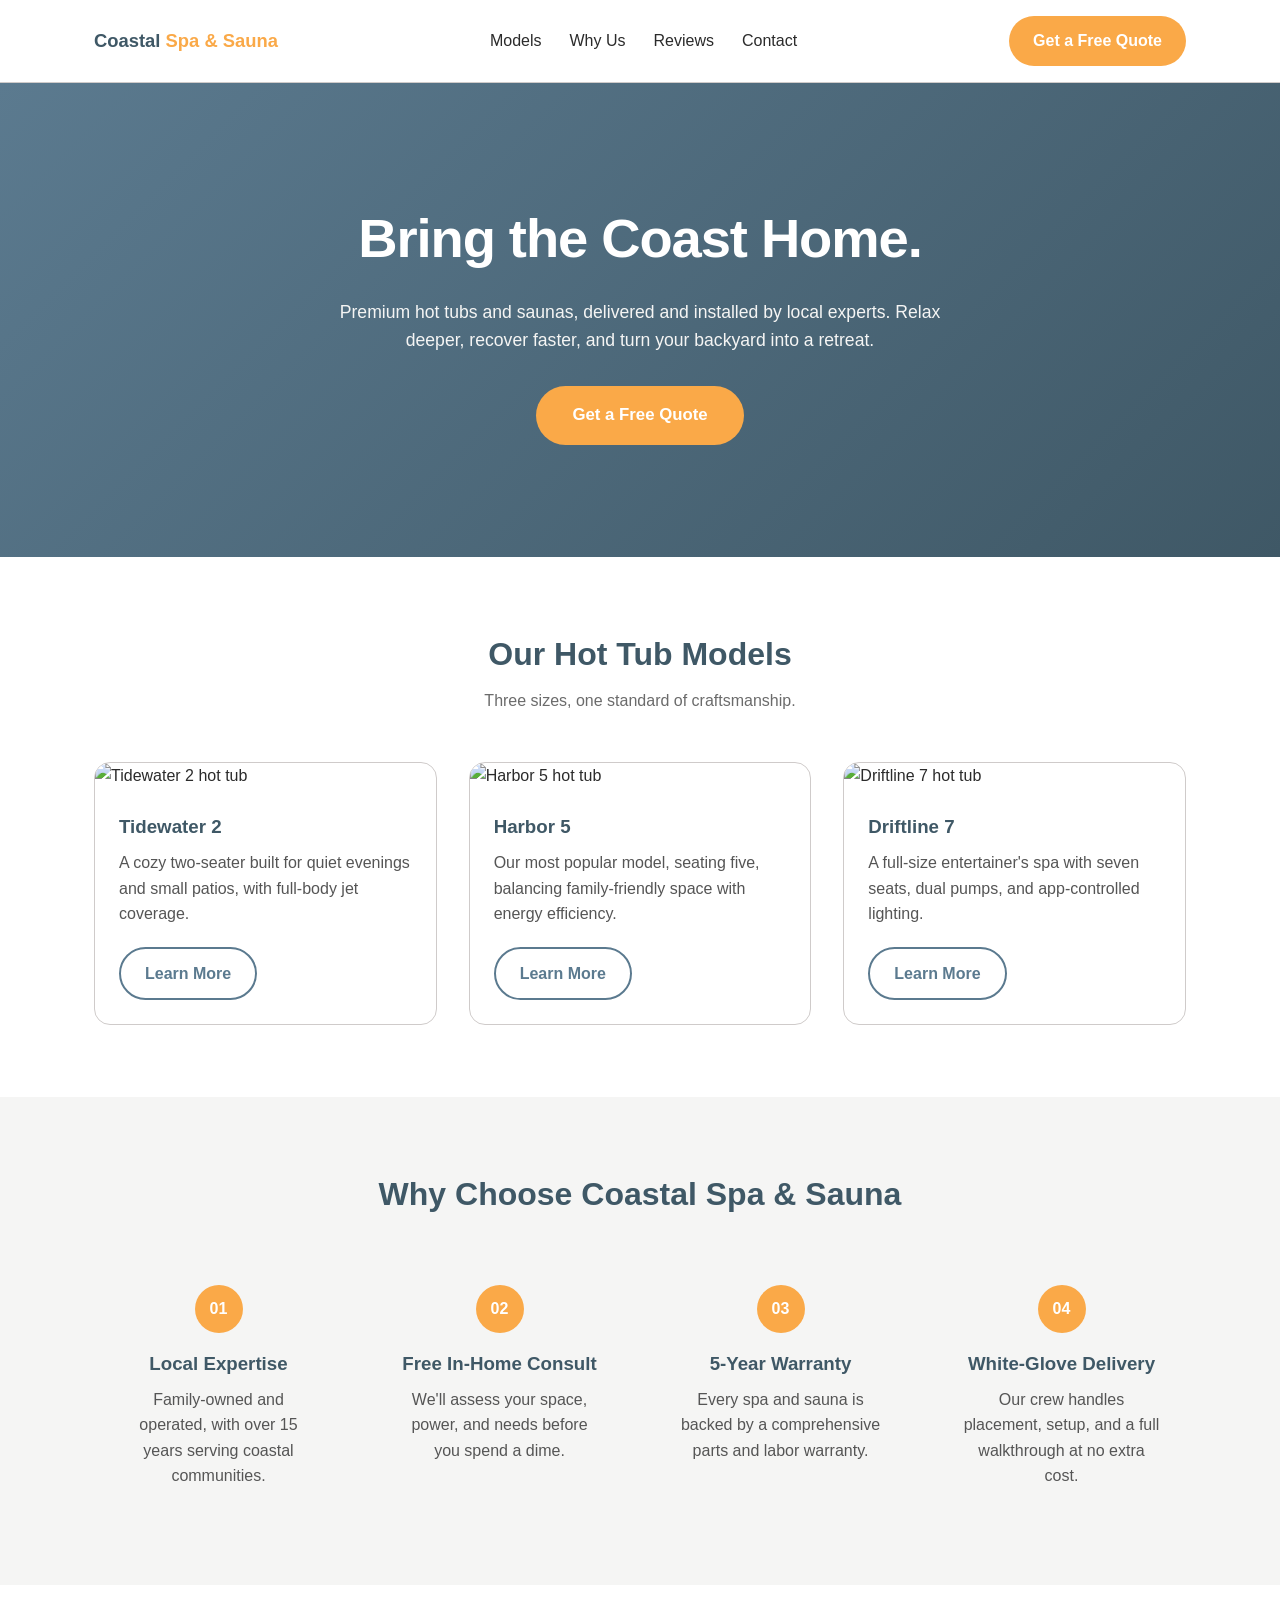
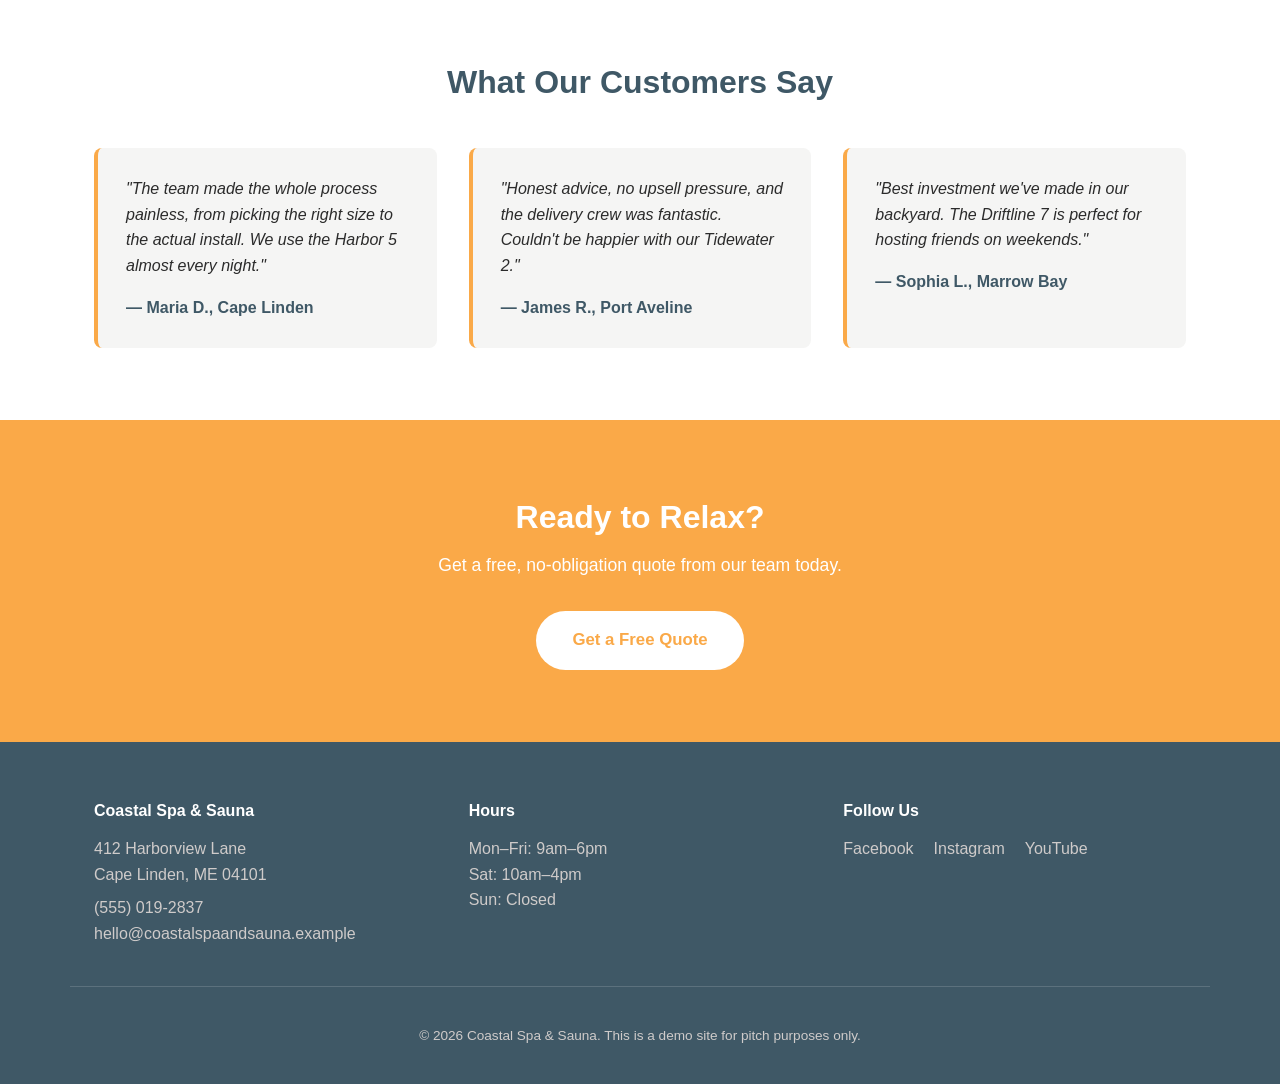
==== index.html @ b7e0aa8c "Add pricing landing page for ad campaign, link nav CTA to it New pricing.html is a conversion-focuse" ====
<!DOCTYPE html>
<html lang="en">
<head>
<meta charset="UTF-8">
<meta name="viewport" content="width=device-width, initial-scale=1.0">
<title>Coastal Spa & Sauna | Hot Tubs & Saunas</title>
<link rel="stylesheet" href="styles.css">
</head>
<body>

<header class="site-header">
  <div class="container header-inner">
    <a href="#" class="logo">Coastal <span>Spa &amp; Sauna</span></a>
    <nav class="nav">
      <a href="#models">Models</a>
      <a href="#why-us">Why Us</a>
      <a href="#testimonials">Reviews</a>
      <a href="#contact">Contact</a>
    </nav>
    <a href="pricing.html" class="btn btn-primary nav-cta">Get a Free Quote</a>
  </div>
</header>

<section class="hero">
  <div class="container hero-inner">
    <h1>Bring the Coast Home.</h1>
    <p class="subheadline">Premium hot tubs and saunas, delivered and installed by local experts. Relax deeper, recover faster, and turn your backyard into a retreat.</p>
    <a href="#quote" class="btn btn-primary btn-lg">Get a Free Quote</a>
  </div>
</section>

<section class="section" id="models">
  <div class="container">
    <h2 class="section-title">Our Hot Tub Models</h2>
    <p class="section-subtitle">Three sizes, one standard of craftsmanship.</p>
    <div class="product-grid">

      <article class="product-card">
        <img src="https://placehold.co/480x320/5B7A8F/FFFFFF?text=Tidewater+2" alt="Tidewater 2 hot tub">
        <div class="product-body">
          <h3>Tidewater 2</h3>
          <p>A cozy two-seater built for quiet evenings and small patios, with full-body jet coverage.</p>
          <a href="#quote" class="btn btn-outline">Learn More</a>
        </div>
      </article>

      <article class="product-card">
        <img src="https://placehold.co/480x320/FAA948/FFFFFF?text=Harbor+5" alt="Harbor 5 hot tub">
        <div class="product-body">
          <h3>Harbor 5</h3>
          <p>Our most popular model, seating five, balancing family-friendly space with energy efficiency.</p>
          <a href="#quote" class="btn btn-outline">Learn More</a>
        </div>
      </article>

      <article class="product-card">
        <img src="https://placehold.co/480x320/5B7A8F/FFFFFF?text=Driftline+7" alt="Driftline 7 hot tub">
        <div class="product-body">
          <h3>Driftline 7</h3>
          <p>A full-size entertainer's spa with seven seats, dual pumps, and app-controlled lighting.</p>
          <a href="#quote" class="btn btn-outline">Learn More</a>
        </div>
      </article>

    </div>
  </div>
</section>

<section class="section section-alt" id="why-us">
  <div class="container">
    <h2 class="section-title">Why Choose Coastal Spa &amp; Sauna</h2>
    <div class="values-grid">
      <div class="value-card">
        <div class="value-icon">01</div>
        <h3>Local Expertise</h3>
        <p>Family-owned and operated, with over 15 years serving coastal communities.</p>
      </div>
      <div class="value-card">
        <div class="value-icon">02</div>
        <h3>Free In-Home Consult</h3>
        <p>We'll assess your space, power, and needs before you spend a dime.</p>
      </div>
      <div class="value-card">
        <div class="value-icon">03</div>
        <h3>5-Year Warranty</h3>
        <p>Every spa and sauna is backed by a comprehensive parts and labor warranty.</p>
      </div>
      <div class="value-card">
        <div class="value-icon">04</div>
        <h3>White-Glove Delivery</h3>
        <p>Our crew handles placement, setup, and a full walkthrough at no extra cost.</p>
      </div>
    </div>
  </div>
</section>

<section class="section" id="testimonials">
  <div class="container">
    <h2 class="section-title">What Our Customers Say</h2>
    <div class="testimonial-grid">
      <blockquote class="testimonial-card">
        <p>"The team made the whole process painless, from picking the right size to the actual install. We use the Harbor 5 almost every night."</p>
        <footer>&mdash; Maria D., Cape Linden</footer>
      </blockquote>
      <blockquote class="testimonial-card">
        <p>"Honest advice, no upsell pressure, and the delivery crew was fantastic. Couldn't be happier with our Tidewater 2."</p>
        <footer>&mdash; James R., Port Aveline</footer>
      </blockquote>
      <blockquote class="testimonial-card">
        <p>"Best investment we've made in our backyard. The Driftline 7 is perfect for hosting friends on weekends."</p>
        <footer>&mdash; Sophia L., Marrow Bay</footer>
      </blockquote>
    </div>
  </div>
</section>

<section class="section section-cta" id="quote">
  <div class="container cta-inner">
    <h2>Ready to Relax?</h2>
    <p>Get a free, no-obligation quote from our team today.</p>
    <a href="#contact" class="btn btn-primary btn-lg">Get a Free Quote</a>
  </div>
</section>

<footer class="site-footer" id="contact">
  <div class="container footer-inner">
    <div class="footer-col">
      <h4>Coastal Spa &amp; Sauna</h4>
      <p>412 Harborview Lane<br>Cape Linden, ME 04101</p>
      <p>(555) 019-2837<br>hello@coastalspaandsauna.example</p>
    </div>
    <div class="footer-col">
      <h4>Hours</h4>
      <p>Mon&ndash;Fri: 9am&ndash;6pm<br>Sat: 10am&ndash;4pm<br>Sun: Closed</p>
    </div>
    <div class="footer-col">
      <h4>Follow Us</h4>
      <div class="social-links">
        <a href="#" aria-label="Facebook">Facebook</a>
        <a href="#" aria-label="Instagram">Instagram</a>
        <a href="#" aria-label="YouTube">YouTube</a>
      </div>
    </div>
  </div>
  <div class="container footer-bottom">
    <p>&copy; 2026 Coastal Spa &amp; Sauna. This is a demo site for pitch purposes only.</p>
  </div>
</footer>

<script src="script.js"></script>
</body>
</html>
---- styles.css ----
:root {
  --color-amber: #FAA948;
  --color-slate: #5B7A8F;
  --color-slate-dark: #3f5866;
  --color-stone: #CFCBCA;
  --color-cream: #F5F5F4;
  --color-ink: #2b2b2b;

  --font-base: -apple-system, BlinkMacSystemFont, "Segoe UI", Helvetica, Arial, sans-serif;
  --max-width: 1140px;
}

* {
  box-sizing: border-box;
}

html {
  scroll-behavior: smooth;
}

body {
  margin: 0;
  font-family: var(--font-base);
  color: var(--color-ink);
  background: #fff;
  line-height: 1.6;
}

img {
  max-width: 100%;
  display: block;
}

a {
  text-decoration: none;
  color: inherit;
}

.container {
  max-width: var(--max-width);
  margin: 0 auto;
  padding: 0 1.5rem;
}

/* Buttons */
.btn {
  display: inline-block;
  padding: 0.75rem 1.5rem;
  border-radius: 999px;
  font-weight: 600;
  transition: transform 0.15s ease, box-shadow 0.15s ease, background 0.15s ease;
}

.btn-primary {
  background: var(--color-amber);
  color: #fff;
}

.btn-primary:hover {
  background: #e9963a;
  transform: translateY(-1px);
}

.btn-outline {
  border: 2px solid var(--color-slate);
  color: var(--color-slate);
}

.btn-outline:hover {
  background: var(--color-slate);
  color: #fff;
}

.btn-lg {
  padding: 1rem 2.25rem;
  font-size: 1.05rem;
}

/* Header */
.site-header {
  position: sticky;
  top: 0;
  background: rgba(255, 255, 255, 0.95);
  backdrop-filter: blur(6px);
  border-bottom: 1px solid var(--color-stone);
  z-index: 100;
}

.header-inner {
  display: flex;
  align-items: center;
  justify-content: space-between;
  padding-top: 1rem;
  padding-bottom: 1rem;
  gap: 1rem;
}

.logo {
  font-weight: 700;
  font-size: 1.15rem;
  color: var(--color-slate-dark);
  white-space: nowrap;
}

.logo span {
  color: var(--color-amber);
}

.nav {
  display: none;
  gap: 1.75rem;
  font-weight: 500;
}

.nav a:hover {
  color: var(--color-amber);
}

.nav-cta {
  display: none;
}

@media (min-width: 768px) {
  .nav {
    display: flex;
  }
  .nav-cta {
    display: inline-block;
  }
}

/* Hero */
.hero {
  background: linear-gradient(135deg, var(--color-slate) 0%, var(--color-slate-dark) 100%);
  color: #fff;
  padding: 5rem 0;
  text-align: center;
}

.hero h1 {
  font-size: 2.4rem;
  margin: 0 0 1rem;
  font-weight: 800;
  letter-spacing: -0.02em;
}

.hero .subheadline {
  max-width: 640px;
  margin: 0 auto 2rem;
  font-size: 1.1rem;
  color: var(--color-cream);
}

@media (min-width: 768px) {
  .hero {
    padding: 7rem 0;
  }
  .hero h1 {
    font-size: 3.4rem;
  }
}

/* Sections */
.section {
  padding: 4.5rem 0;
}

.section-alt {
  background: var(--color-cream);
}

.section-title {
  text-align: center;
  font-size: 2rem;
  margin: 0 0 0.5rem;
  color: var(--color-slate-dark);
}

.section-subtitle {
  text-align: center;
  color: #6b6b6b;
  margin: 0 0 3rem;
}

/* Product grid */
.product-grid {
  display: grid;
  grid-template-columns: 1fr;
  gap: 2rem;
  margin-top: 2.5rem;
}

@media (min-width: 768px) {
  .product-grid {
    grid-template-columns: repeat(3, 1fr);
  }
}

.product-card {
  border: 1px solid var(--color-stone);
  border-radius: 16px;
  overflow: hidden;
  background: #fff;
  transition: box-shadow 0.2s ease, transform 0.2s ease;
}

.product-card:hover {
  box-shadow: 0 12px 28px rgba(0, 0, 0, 0.08);
  transform: translateY(-4px);
}

.product-card img {
  width: 100%;
  height: auto;
}

.product-body {
  padding: 1.5rem;
}

.product-body h3 {
  margin: 0 0 0.5rem;
  color: var(--color-slate-dark);
}

.product-body p {
  color: #555;
  margin: 0 0 1.25rem;
}

/* Values grid */
.values-grid {
  display: grid;
  grid-template-columns: 1fr;
  gap: 2rem;
  margin-top: 2.5rem;
}

@media (min-width: 640px) {
  .values-grid {
    grid-template-columns: repeat(2, 1fr);
  }
}

@media (min-width: 1024px) {
  .values-grid {
    grid-template-columns: repeat(4, 1fr);
  }
}

.value-card {
  text-align: center;
  padding: 1.5rem;
}

.value-icon {
  width: 48px;
  height: 48px;
  margin: 0 auto 1rem;
  display: flex;
  align-items: center;
  justify-content: center;
  border-radius: 50%;
  background: var(--color-amber);
  color: #fff;
  font-weight: 700;
}

.value-card h3 {
  margin: 0 0 0.5rem;
  color: var(--color-slate-dark);
}

.value-card p {
  color: #555;
  margin: 0;
}

/* Testimonials */
.testimonial-grid {
  display: grid;
  grid-template-columns: 1fr;
  gap: 2rem;
  margin-top: 2.5rem;
}

@media (min-width: 768px) {
  .testimonial-grid {
    grid-template-columns: repeat(3, 1fr);
  }
}

.testimonial-card {
  background: var(--color-cream);
  border-left: 4px solid var(--color-amber);
  border-radius: 8px;
  padding: 1.75rem;
  margin: 0;
}

.testimonial-card p {
  margin: 0 0 1rem;
  font-style: italic;
  color: var(--color-ink);
}

.testimonial-card footer {
  font-weight: 600;
  color: var(--color-slate-dark);
}

/* CTA band */
.section-cta {
  background: var(--color-amber);
  color: #fff;
  text-align: center;
}

.section-cta h2 {
  margin: 0 0 0.5rem;
  font-size: 2rem;
}

.section-cta p {
  margin: 0 0 2rem;
  font-size: 1.1rem;
}

.section-cta .btn-primary {
  background: #fff;
  color: var(--color-amber);
}

.section-cta .btn-primary:hover {
  background: var(--color-cream);
}

/* Footer */
.site-footer {
  background: var(--color-slate-dark);
  color: var(--color-cream);
  padding: 3.5rem 0 1.5rem;
}

.footer-inner {
  display: grid;
  grid-template-columns: 1fr;
  gap: 2rem;
  margin-bottom: 2rem;
}

@media (min-width: 640px) {
  .footer-inner {
    grid-template-columns: repeat(3, 1fr);
  }
}

.footer-col h4 {
  color: #fff;
  margin: 0 0 0.75rem;
}

.footer-col p {
  margin: 0 0 0.5rem;
  color: var(--color-stone);
}

.social-links {
  display: flex;
  gap: 1.25rem;
}

.social-links a {
  color: var(--color-stone);
  font-weight: 500;
}

.social-links a:hover {
  color: var(--color-amber);
}

.footer-bottom {
  border-top: 1px solid rgba(255, 255, 255, 0.15);
  padding-top: 1.5rem;
  text-align: center;
  font-size: 0.85rem;
  color: var(--color-stone);
}

/* Landing page (pricing) header */
.landing-header .header-inner {
  justify-content: space-between;
}

.landing-phone {
  font-weight: 600;
  color: var(--color-slate-dark);
}

.landing-phone:hover {
  color: var(--color-amber);
}

/* Pricing hero */
.pricing-hero {
  padding: 3.5rem 0;
}

.eyebrow {
  text-transform: uppercase;
  letter-spacing: 0.08em;
  font-size: 0.85rem;
  font-weight: 700;
  color: var(--color-amber);
  margin: 0 0 1rem;
}

.pricing-hero h1 {
  font-size: 2rem;
}

@media (min-width: 768px) {
  .pricing-hero h1 {
    font-size: 2.75rem;
  }
}

/* Pricing form section */
.pricing-form-section {
  padding-top: 3rem;
}

.pricing-layout {
  display: grid;
  grid-template-columns: 1fr;
  gap: 2.5rem;
}

@media (min-width: 900px) {
  .pricing-layout {
    grid-template-columns: 1.2fr 1fr;
    align-items: start;
  }
}

.quote-form {
  background: var(--color-cream);
  border: 1px solid var(--color-stone);
  border-radius: 16px;
  padding: 2rem;
}

.quote-form h2 {
  margin: 0 0 0.5rem;
  color: var(--color-slate-dark);
}

.form-subtitle {
  margin: 0 0 1.5rem;
  color: #555;
}

.quote-form label {
  display: block;
  font-weight: 600;
  margin: 1rem 0 0.4rem;
  color: var(--color-slate-dark);
}

.quote-form input,
.quote-form select {
  width: 100%;
  padding: 0.7rem 0.9rem;
  border: 1px solid var(--color-stone);
  border-radius: 8px;
  font-size: 1rem;
  font-family: inherit;
  background: #fff;
  color: var(--color-ink);
}

.quote-form input:focus,
.quote-form select:focus {
  outline: 2px solid var(--color-slate);
  outline-offset: 1px;
}

.form-submit {
  width: 100%;
  margin-top: 1.5rem;
  border: none;
  cursor: pointer;
}

.form-disclaimer {
  margin: 1rem 0 0;
  font-size: 0.8rem;
  color: #777;
}

/* Pricing tiers */
.pricing-tiers h2 {
  margin: 0 0 1.25rem;
  color: var(--color-slate-dark);
}

.price-card {
  position: relative;
  border: 1px solid var(--color-stone);
  border-radius: 12px;
  padding: 1.25rem 1.5rem;
  margin-bottom: 1.25rem;
}

.price-card-featured {
  border-color: var(--color-amber);
  border-width: 2px;
}

.price-card-badge {
  position: absolute;
  top: -0.7rem;
  right: 1.25rem;
  background: var(--color-amber);
  color: #fff;
  font-size: 0.75rem;
  font-weight: 700;
  padding: 0.25rem 0.75rem;
  border-radius: 999px;
}

.price-card-head {
  display: flex;
  align-items: baseline;
  justify-content: space-between;
  gap: 1rem;
  margin-bottom: 0.4rem;
}

.price-card-head h3 {
  margin: 0;
  color: var(--color-slate-dark);
}

.price-card .price {
  font-weight: 700;
  color: var(--color-amber);
  white-space: nowrap;
}

.price-card p {
  margin: 0;
  color: #555;
  font-size: 0.92rem;
}

.price-note {
  font-size: 0.85rem;
  color: #777;
  margin-top: 1rem;
}

/* Trust strip */
.trust-strip {
  padding: 3rem 0;
}

.trust-grid {
  display: grid;
  grid-template-columns: 1fr;
  gap: 1.5rem;
  text-align: center;
}

@media (min-width: 640px) {
  .trust-grid {
    grid-template-columns: repeat(2, 1fr);
  }
}

@media (min-width: 1024px) {
  .trust-grid {
    grid-template-columns: repeat(4, 1fr);
  }
}

.trust-item {
  display: flex;
  flex-direction: column;
  gap: 0.3rem;
}

.trust-item strong {
  color: var(--color-slate-dark);
  font-size: 1.1rem;
}

.trust-item span {
  color: #666;
  font-size: 0.9rem;
}
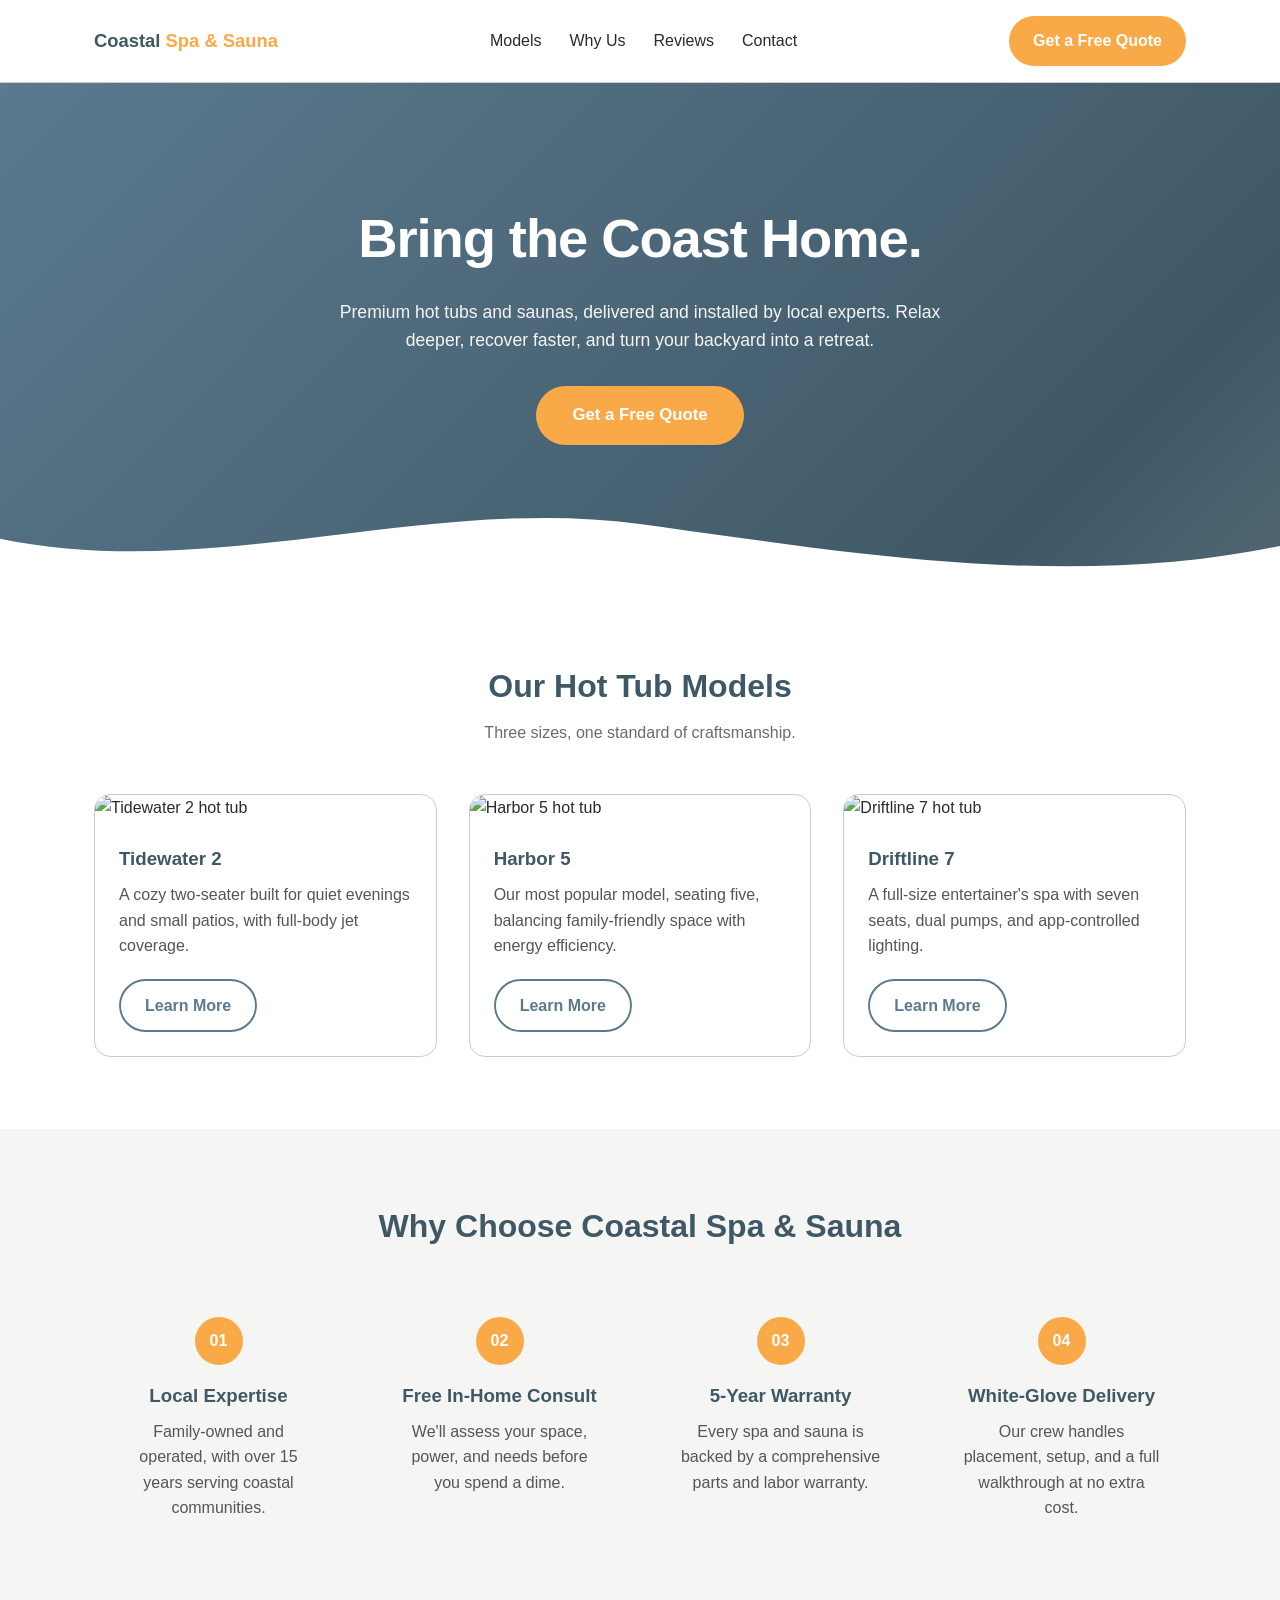
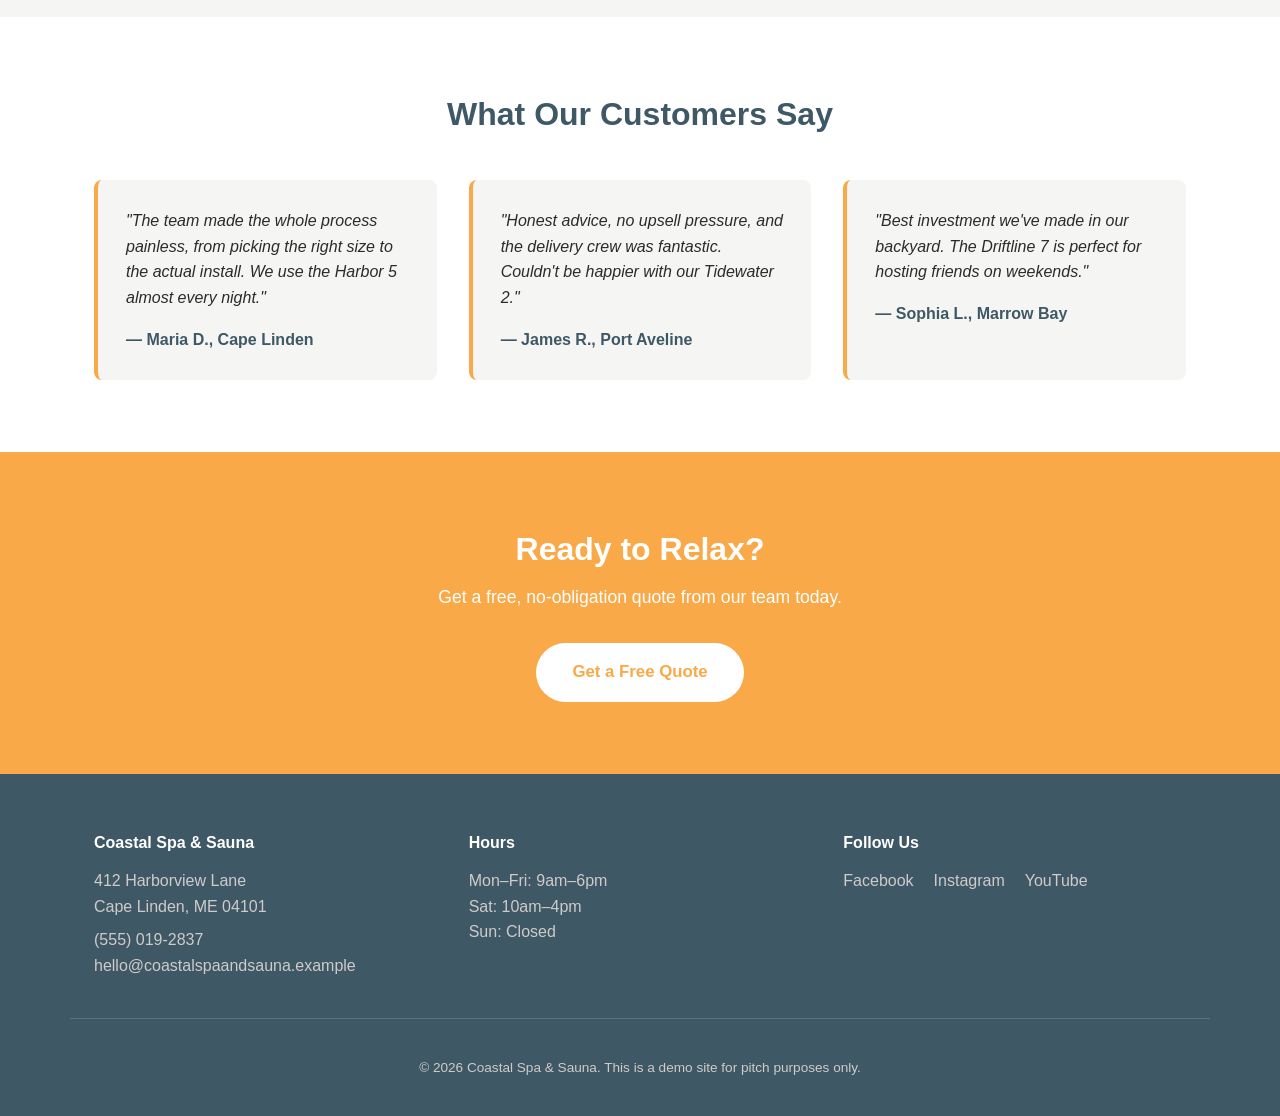
==== commit 351988a0: "Add animated bubbles, wave divider, and entrance motion to hero Makes the homepage hero more eye-cat" ====
--- a/index.html
+++ b/index.html
@@ -22,10 +22,20 @@
 </header>
 
 <section class="hero">
+  <div class="hero-bubbles" aria-hidden="true">
+    <span></span><span></span><span></span><span></span><span></span>
+    <span></span><span></span><span></span><span></span><span></span>
+    <span></span><span></span>
+  </div>
   <div class="container hero-inner">
     <h1>Bring the Coast Home.</h1>
     <p class="subheadline">Premium hot tubs and saunas, delivered and installed by local experts. Relax deeper, recover faster, and turn your backyard into a retreat.</p>
     <a href="#quote" class="btn btn-primary btn-lg">Get a Free Quote</a>
+  </div>
+  <div class="hero-wave" aria-hidden="true">
+    <svg viewBox="0 0 1440 120" preserveAspectRatio="none" xmlns="http://www.w3.org/2000/svg">
+      <path d="M0,64 C240,112 480,16 720,48 C960,80 1200,120 1440,72 L1440,120 L0,120 Z"></path>
+    </svg>
   </div>
 </section>
 
--- a/styles.css
+++ b/styles.css
@@ -131,10 +131,25 @@
 
 /* Hero */
 .hero {
-  background: linear-gradient(135deg, var(--color-slate) 0%, var(--color-slate-dark) 100%);
+  position: relative;
+  overflow: hidden;
+  background: linear-gradient(135deg, var(--color-slate) 0%, var(--color-slate-dark) 55%, #33485499 100%);
+  background-size: 150% 150%;
+  animation: hero-gradient 18s ease infinite;
   color: #fff;
-  padding: 5rem 0;
+  padding: 5rem 0 7rem;
   text-align: center;
+}
+
+@keyframes hero-gradient {
+  0%   { background-position: 0% 50%; }
+  50%  { background-position: 100% 50%; }
+  100% { background-position: 0% 50%; }
+}
+
+.hero-inner {
+  position: relative;
+  z-index: 2;
 }
 
 .hero h1 {
@@ -142,6 +157,8 @@
   margin: 0 0 1rem;
   font-weight: 800;
   letter-spacing: -0.02em;
+  opacity: 0;
+  animation: hero-rise 0.8s cubic-bezier(0.22, 1, 0.36, 1) 0.15s forwards;
 }
 
 .hero .subheadline {
@@ -149,14 +166,107 @@
   margin: 0 auto 2rem;
   font-size: 1.1rem;
   color: var(--color-cream);
+  opacity: 0;
+  animation: hero-rise 0.8s cubic-bezier(0.22, 1, 0.36, 1) 0.35s forwards;
+}
+
+.hero .btn-lg {
+  opacity: 0;
+  animation: hero-rise 0.8s cubic-bezier(0.22, 1, 0.36, 1) 0.55s forwards;
+}
+
+@keyframes hero-rise {
+  from { opacity: 0; transform: translateY(24px); }
+  to   { opacity: 1; transform: translateY(0); }
+}
+
+/* Rising bubbles */
+.hero-bubbles {
+  position: absolute;
+  inset: 0;
+  z-index: 1;
+  pointer-events: none;
+}
+
+.hero-bubbles span {
+  position: absolute;
+  bottom: -60px;
+  display: block;
+  width: 20px;
+  height: 20px;
+  border-radius: 50%;
+  background: rgba(255, 255, 255, 0.12);
+  border: 1px solid rgba(255, 255, 255, 0.18);
+  animation: bubble-rise linear infinite;
+}
+
+.hero-bubbles span:nth-child(1)  { left: 6%;  width: 14px; height: 14px; animation-duration: 13s; animation-delay: 0s; }
+.hero-bubbles span:nth-child(2)  { left: 15%; width: 28px; height: 28px; animation-duration: 17s; animation-delay: 3s; }
+.hero-bubbles span:nth-child(3)  { left: 24%; width: 10px; height: 10px; animation-duration: 11s; animation-delay: 1s; }
+.hero-bubbles span:nth-child(4)  { left: 33%; width: 22px; height: 22px; animation-duration: 15s; animation-delay: 5s; }
+.hero-bubbles span:nth-child(5)  { left: 42%; width: 16px; height: 16px; animation-duration: 14s; animation-delay: 2s; }
+.hero-bubbles span:nth-child(6)  { left: 50%; width: 32px; height: 32px; animation-duration: 19s; animation-delay: 6s; background: rgba(250, 169, 72, 0.14); border-color: rgba(250, 169, 72, 0.22); }
+.hero-bubbles span:nth-child(7)  { left: 59%; width: 12px; height: 12px; animation-duration: 12s; animation-delay: 4s; }
+.hero-bubbles span:nth-child(8)  { left: 67%; width: 24px; height: 24px; animation-duration: 16s; animation-delay: 1.5s; }
+.hero-bubbles span:nth-child(9)  { left: 75%; width: 18px; height: 18px; animation-duration: 14s; animation-delay: 7s; }
+.hero-bubbles span:nth-child(10) { left: 83%; width: 26px; height: 26px; animation-duration: 18s; animation-delay: 3.5s; background: rgba(250, 169, 72, 0.12); border-color: rgba(250, 169, 72, 0.2); }
+.hero-bubbles span:nth-child(11) { left: 91%; width: 12px; height: 12px; animation-duration: 11s; animation-delay: 2.5s; }
+.hero-bubbles span:nth-child(12) { left: 96%; width: 20px; height: 20px; animation-duration: 15s; animation-delay: 5.5s; }
+
+@keyframes bubble-rise {
+  0%   { transform: translateY(0) scale(0.6); opacity: 0; }
+  10%  { opacity: 1; }
+  90%  { opacity: 1; }
+  100% { transform: translateY(-115vh) scale(1); opacity: 0; }
+}
+
+/* Wave divider */
+.hero-wave {
+  position: absolute;
+  left: 0;
+  right: 0;
+  bottom: -1px;
+  z-index: 2;
+  line-height: 0;
+}
+
+.hero-wave svg {
+  display: block;
+  width: 100%;
+  height: 80px;
+}
+
+.hero-wave path {
+  fill: #fff;
 }
 
 @media (min-width: 768px) {
   .hero {
-    padding: 7rem 0;
+    padding: 7rem 0 9rem;
   }
   .hero h1 {
     font-size: 3.4rem;
+  }
+  .hero-wave svg {
+    height: 110px;
+  }
+}
+
+@media (prefers-reduced-motion: reduce) {
+  .hero,
+  .hero h1,
+  .hero .subheadline,
+  .hero .btn-lg,
+  .hero-bubbles span {
+    animation: none;
+  }
+  .hero h1,
+  .hero .subheadline,
+  .hero .btn-lg {
+    opacity: 1;
+  }
+  .hero-bubbles {
+    display: none;
   }
 }
 
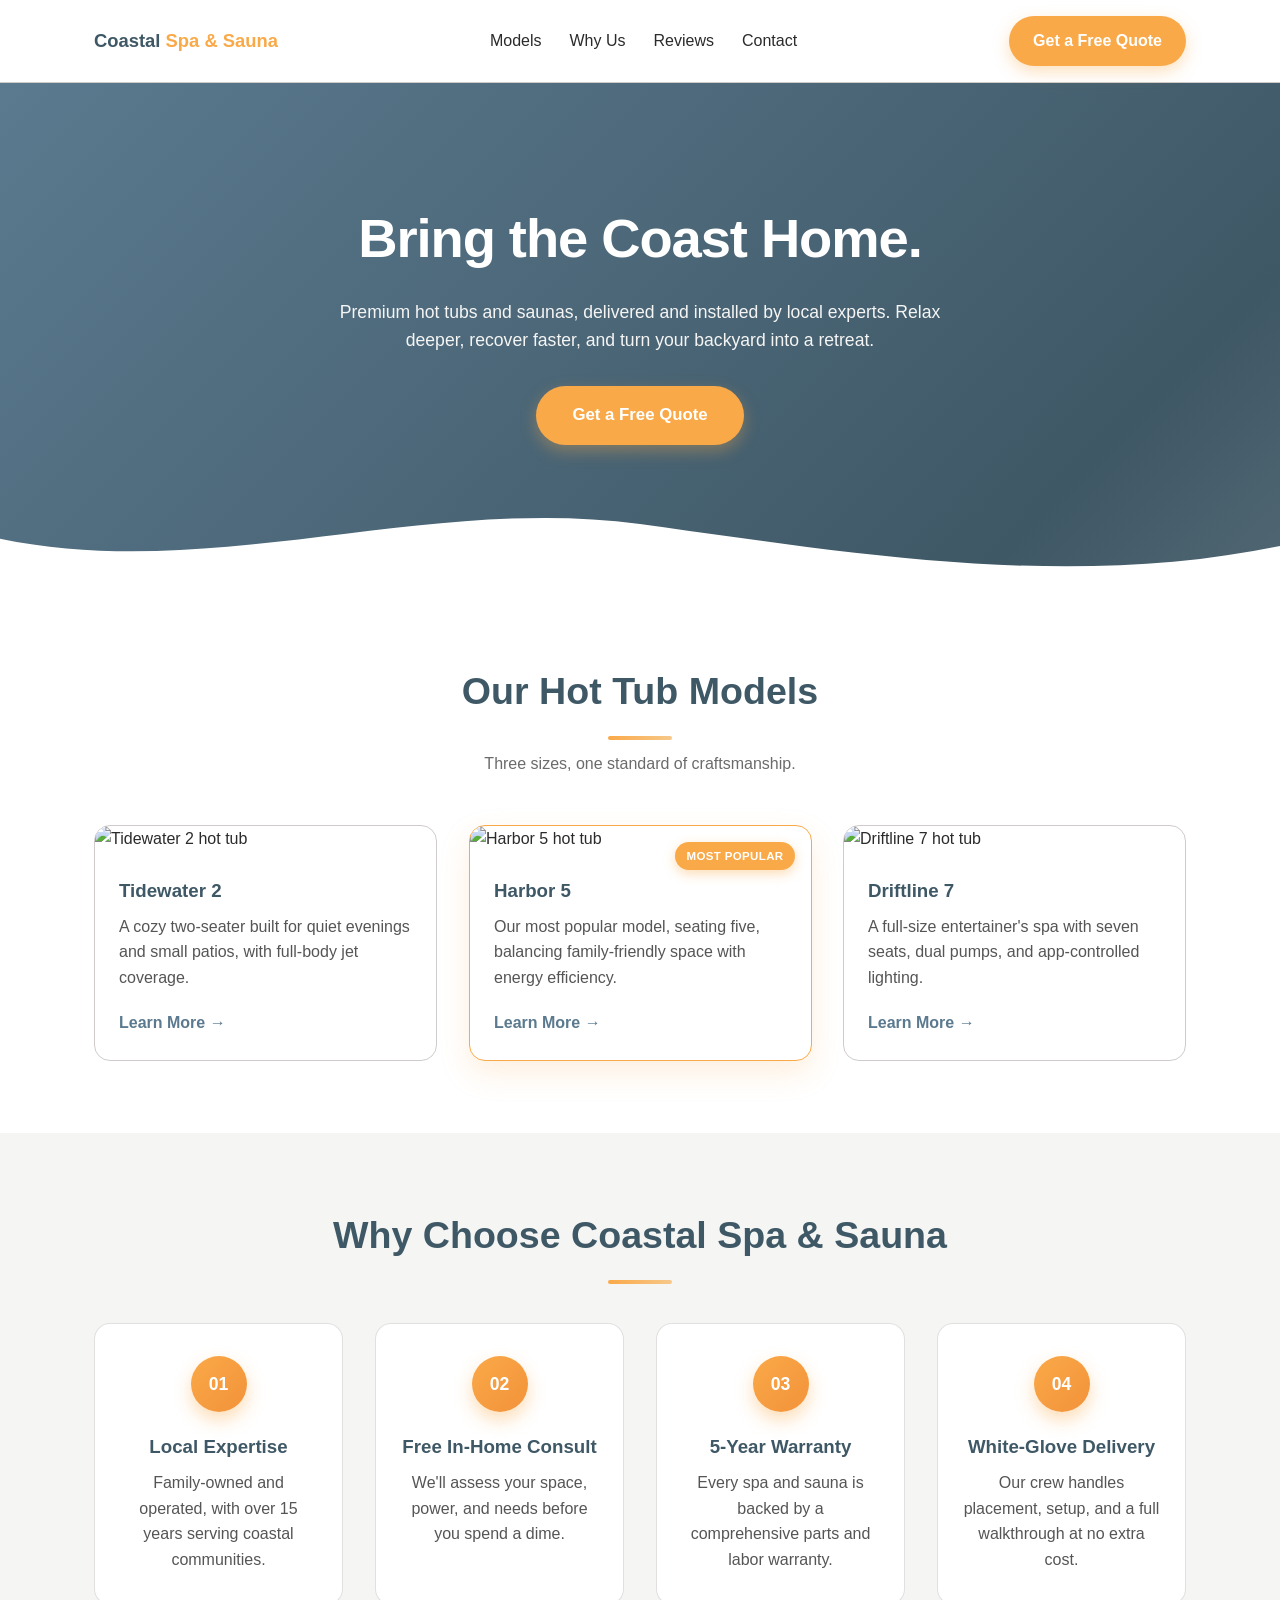
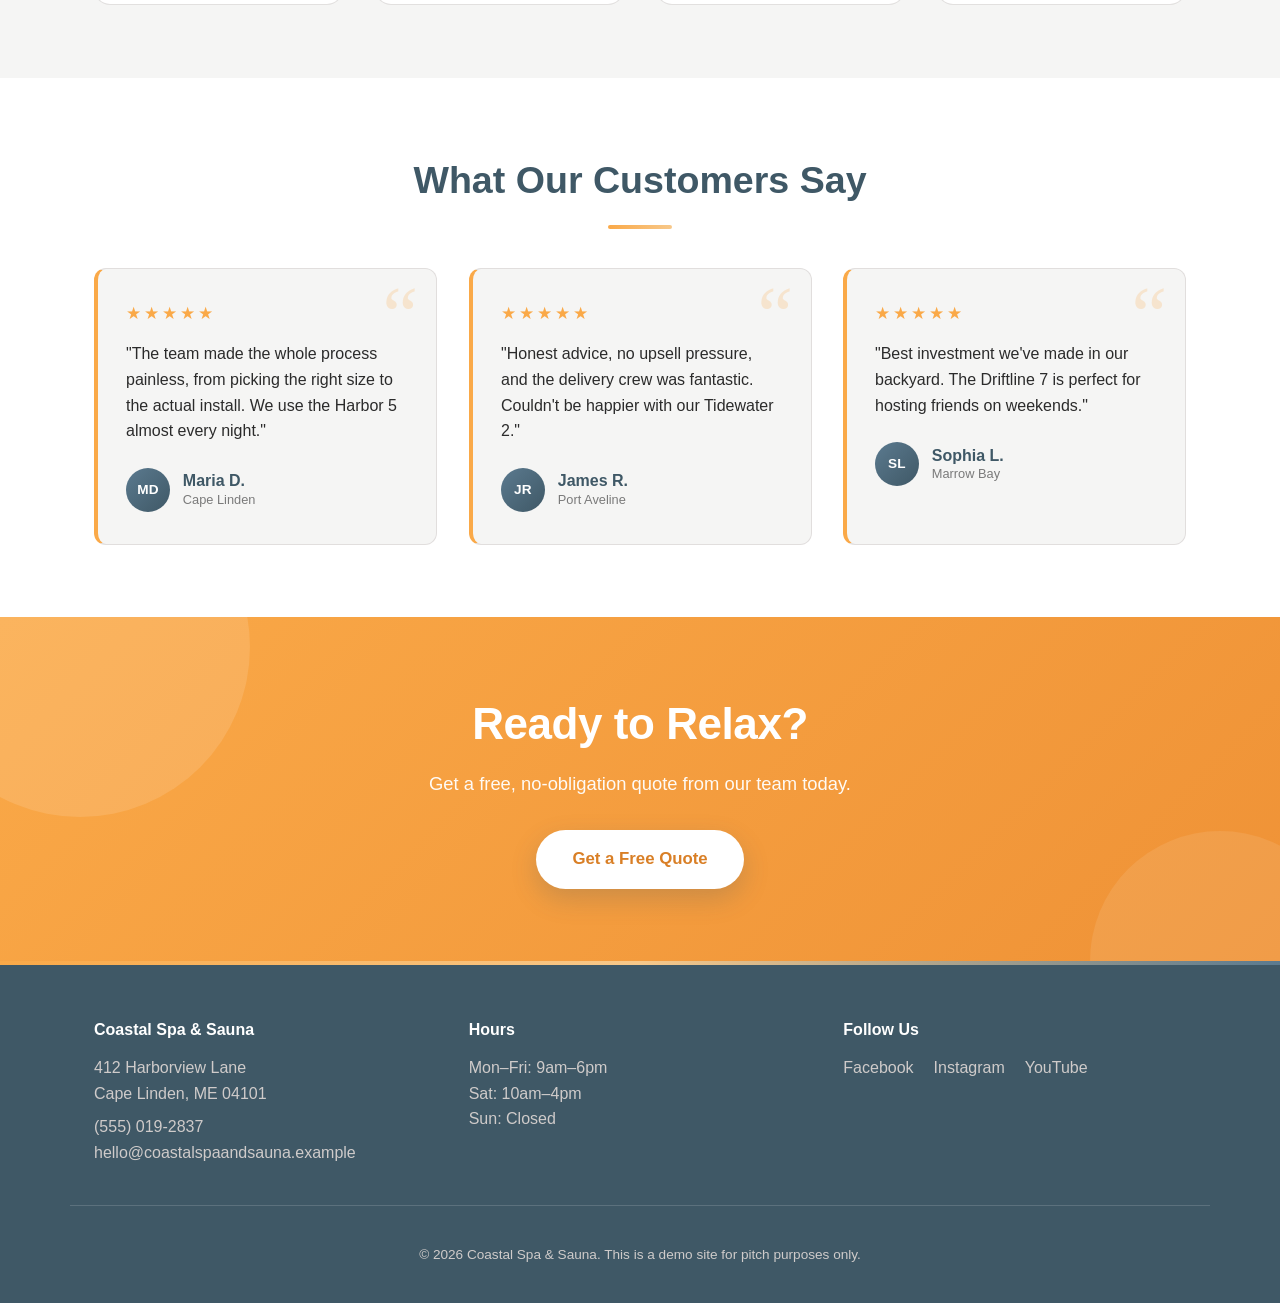
==== commit 3096d157: "Style the full site for visual engagement Extends the hero's motion language across both pages: - Sc" ====
--- a/index.html
+++ b/index.html
@@ -41,34 +41,41 @@
 
 <section class="section" id="models">
   <div class="container">
-    <h2 class="section-title">Our Hot Tub Models</h2>
-    <p class="section-subtitle">Three sizes, one standard of craftsmanship.</p>
+    <h2 class="section-title reveal">Our Hot Tub Models</h2>
+    <p class="section-subtitle reveal">Three sizes, one standard of craftsmanship.</p>
     <div class="product-grid">
 
-      <article class="product-card">
-        <img src="https://placehold.co/480x320/5B7A8F/FFFFFF?text=Tidewater+2" alt="Tidewater 2 hot tub">
+      <article class="product-card reveal">
+        <div class="product-media">
+          <img src="https://placehold.co/480x320/5B7A8F/FFFFFF?text=Tidewater+2" alt="Tidewater 2 hot tub">
+        </div>
         <div class="product-body">
           <h3>Tidewater 2</h3>
           <p>A cozy two-seater built for quiet evenings and small patios, with full-body jet coverage.</p>
-          <a href="#quote" class="btn btn-outline">Learn More</a>
+          <a href="#quote" class="product-link">Learn More <span aria-hidden="true">&rarr;</span></a>
         </div>
       </article>
 
-      <article class="product-card">
-        <img src="https://placehold.co/480x320/FAA948/FFFFFF?text=Harbor+5" alt="Harbor 5 hot tub">
+      <article class="product-card product-card-featured reveal">
+        <div class="product-badge">Most Popular</div>
+        <div class="product-media">
+          <img src="https://placehold.co/480x320/FAA948/FFFFFF?text=Harbor+5" alt="Harbor 5 hot tub">
+        </div>
         <div class="product-body">
           <h3>Harbor 5</h3>
           <p>Our most popular model, seating five, balancing family-friendly space with energy efficiency.</p>
-          <a href="#quote" class="btn btn-outline">Learn More</a>
+          <a href="#quote" class="product-link">Learn More <span aria-hidden="true">&rarr;</span></a>
         </div>
       </article>
 
-      <article class="product-card">
-        <img src="https://placehold.co/480x320/5B7A8F/FFFFFF?text=Driftline+7" alt="Driftline 7 hot tub">
+      <article class="product-card reveal">
+        <div class="product-media">
+          <img src="https://placehold.co/480x320/5B7A8F/FFFFFF?text=Driftline+7" alt="Driftline 7 hot tub">
+        </div>
         <div class="product-body">
           <h3>Driftline 7</h3>
           <p>A full-size entertainer's spa with seven seats, dual pumps, and app-controlled lighting.</p>
-          <a href="#quote" class="btn btn-outline">Learn More</a>
+          <a href="#quote" class="product-link">Learn More <span aria-hidden="true">&rarr;</span></a>
         </div>
       </article>
 
@@ -78,24 +85,24 @@
 
 <section class="section section-alt" id="why-us">
   <div class="container">
-    <h2 class="section-title">Why Choose Coastal Spa &amp; Sauna</h2>
+    <h2 class="section-title reveal">Why Choose Coastal Spa &amp; Sauna</h2>
     <div class="values-grid">
-      <div class="value-card">
+      <div class="value-card reveal">
         <div class="value-icon">01</div>
         <h3>Local Expertise</h3>
         <p>Family-owned and operated, with over 15 years serving coastal communities.</p>
       </div>
-      <div class="value-card">
+      <div class="value-card reveal">
         <div class="value-icon">02</div>
         <h3>Free In-Home Consult</h3>
         <p>We'll assess your space, power, and needs before you spend a dime.</p>
       </div>
-      <div class="value-card">
+      <div class="value-card reveal">
         <div class="value-icon">03</div>
         <h3>5-Year Warranty</h3>
         <p>Every spa and sauna is backed by a comprehensive parts and labor warranty.</p>
       </div>
-      <div class="value-card">
+      <div class="value-card reveal">
         <div class="value-icon">04</div>
         <h3>White-Glove Delivery</h3>
         <p>Our crew handles placement, setup, and a full walkthrough at no extra cost.</p>
@@ -106,29 +113,41 @@
 
 <section class="section" id="testimonials">
   <div class="container">
-    <h2 class="section-title">What Our Customers Say</h2>
+    <h2 class="section-title reveal">What Our Customers Say</h2>
     <div class="testimonial-grid">
-      <blockquote class="testimonial-card">
+      <blockquote class="testimonial-card reveal">
+        <div class="stars" role="img" aria-label="Rated 5 out of 5">&#9733;&#9733;&#9733;&#9733;&#9733;</div>
         <p>"The team made the whole process painless, from picking the right size to the actual install. We use the Harbor 5 almost every night."</p>
-        <footer>&mdash; Maria D., Cape Linden</footer>
+        <footer>
+          <span class="avatar" aria-hidden="true">MD</span>
+          <span class="cite">Maria D.<small>Cape Linden</small></span>
+        </footer>
       </blockquote>
-      <blockquote class="testimonial-card">
+      <blockquote class="testimonial-card reveal">
+        <div class="stars" role="img" aria-label="Rated 5 out of 5">&#9733;&#9733;&#9733;&#9733;&#9733;</div>
         <p>"Honest advice, no upsell pressure, and the delivery crew was fantastic. Couldn't be happier with our Tidewater 2."</p>
-        <footer>&mdash; James R., Port Aveline</footer>
+        <footer>
+          <span class="avatar" aria-hidden="true">JR</span>
+          <span class="cite">James R.<small>Port Aveline</small></span>
+        </footer>
       </blockquote>
-      <blockquote class="testimonial-card">
+      <blockquote class="testimonial-card reveal">
+        <div class="stars" role="img" aria-label="Rated 5 out of 5">&#9733;&#9733;&#9733;&#9733;&#9733;</div>
         <p>"Best investment we've made in our backyard. The Driftline 7 is perfect for hosting friends on weekends."</p>
-        <footer>&mdash; Sophia L., Marrow Bay</footer>
+        <footer>
+          <span class="avatar" aria-hidden="true">SL</span>
+          <span class="cite">Sophia L.<small>Marrow Bay</small></span>
+        </footer>
       </blockquote>
     </div>
   </div>
 </section>
 
 <section class="section section-cta" id="quote">
-  <div class="container cta-inner">
+  <div class="cta-inner container reveal">
     <h2>Ready to Relax?</h2>
     <p>Get a free, no-obligation quote from our team today.</p>
-    <a href="#contact" class="btn btn-primary btn-lg">Get a Free Quote</a>
+    <a href="pricing.html" class="btn btn-primary btn-lg">Get a Free Quote</a>
   </div>
 </section>
 
--- a/styles.css
+++ b/styles.css
@@ -42,6 +42,48 @@
   padding: 0 1.5rem;
 }
 
+/* Scroll reveal */
+.reveal {
+  opacity: 0;
+  transform: translateY(28px);
+  transition: opacity 0.7s cubic-bezier(0.22, 1, 0.36, 1),
+              transform 0.7s cubic-bezier(0.22, 1, 0.36, 1);
+  will-change: opacity, transform;
+}
+
+.reveal.is-visible {
+  opacity: 1;
+  transform: none;
+}
+
+/* Staggered reveal for items within a grid */
+.product-grid .reveal:nth-child(2),
+.values-grid .reveal:nth-child(2),
+.testimonial-grid .reveal:nth-child(2),
+.trust-grid .reveal:nth-child(2) {
+  transition-delay: 0.1s;
+}
+
+.product-grid .reveal:nth-child(3),
+.values-grid .reveal:nth-child(3),
+.testimonial-grid .reveal:nth-child(3),
+.trust-grid .reveal:nth-child(3) {
+  transition-delay: 0.2s;
+}
+
+.values-grid .reveal:nth-child(4),
+.trust-grid .reveal:nth-child(4) {
+  transition-delay: 0.3s;
+}
+
+@media (prefers-reduced-motion: reduce) {
+  .reveal {
+    opacity: 1;
+    transform: none;
+    transition: none;
+  }
+}
+
 /* Buttons */
 .btn {
   display: inline-block;
@@ -54,11 +96,13 @@
 .btn-primary {
   background: var(--color-amber);
   color: #fff;
+  box-shadow: 0 6px 16px rgba(250, 169, 72, 0.35);
 }
 
 .btn-primary:hover {
   background: #e9963a;
-  transform: translateY(-1px);
+  transform: translateY(-2px);
+  box-shadow: 0 10px 24px rgba(250, 169, 72, 0.45);
 }
 
 .btn-outline {
@@ -84,6 +128,12 @@
   backdrop-filter: blur(6px);
   border-bottom: 1px solid var(--color-stone);
   z-index: 100;
+  transition: box-shadow 0.3s ease, background 0.3s ease;
+}
+
+.site-header.scrolled {
+  background: rgba(255, 255, 255, 0.98);
+  box-shadow: 0 4px 20px rgba(63, 88, 102, 0.1);
 }
 
 .header-inner {
@@ -257,12 +307,14 @@
   .hero h1,
   .hero .subheadline,
   .hero .btn-lg,
+  .pricing-hero .eyebrow,
   .hero-bubbles span {
     animation: none;
   }
   .hero h1,
   .hero .subheadline,
-  .hero .btn-lg {
+  .hero .btn-lg,
+  .pricing-hero .eyebrow {
     opacity: 1;
   }
   .hero-bubbles {
@@ -282,14 +334,30 @@
 .section-title {
   text-align: center;
   font-size: 2rem;
-  margin: 0 0 0.5rem;
+  margin: 0 0 1.5rem;
   color: var(--color-slate-dark);
+}
+
+.section-title::after {
+  content: "";
+  display: block;
+  width: 64px;
+  height: 4px;
+  margin: 0.9rem auto 0;
+  border-radius: 999px;
+  background: linear-gradient(90deg, var(--color-amber), #f7c88a);
 }
 
 .section-subtitle {
   text-align: center;
   color: #6b6b6b;
-  margin: 0 0 3rem;
+  margin: -0.75rem 0 3rem;
+}
+
+@media (min-width: 768px) {
+  .section-title {
+    font-size: 2.35rem;
+  }
 }
 
 /* Product grid */
@@ -307,21 +375,73 @@
 }
 
 .product-card {
+  position: relative;
   border: 1px solid var(--color-stone);
   border-radius: 16px;
   overflow: hidden;
   background: #fff;
-  transition: box-shadow 0.2s ease, transform 0.2s ease;
+  transition: transform 0.35s ease, box-shadow 0.35s ease,
+              opacity 0.7s cubic-bezier(0.22, 1, 0.36, 1);
+}
+
+.product-card::before {
+  content: "";
+  position: absolute;
+  top: 0;
+  left: 0;
+  right: 0;
+  height: 4px;
+  z-index: 3;
+  background: linear-gradient(90deg, var(--color-amber), #f7c88a);
+  transform: scaleX(0);
+  transform-origin: left;
+  transition: transform 0.4s ease;
 }
 
 .product-card:hover {
-  box-shadow: 0 12px 28px rgba(0, 0, 0, 0.08);
-  transform: translateY(-4px);
-}
-
-.product-card img {
+  box-shadow: 0 18px 40px rgba(63, 88, 102, 0.16);
+  transform: translateY(-6px);
+}
+
+.product-card:hover::before {
+  transform: scaleX(1);
+}
+
+.product-card-featured {
+  border-color: var(--color-amber);
+  box-shadow: 0 12px 30px rgba(250, 169, 72, 0.18);
+}
+
+.product-badge {
+  position: absolute;
+  top: 1rem;
+  right: 1rem;
+  z-index: 3;
+  background: var(--color-amber);
+  color: #fff;
+  font-size: 0.72rem;
+  font-weight: 700;
+  letter-spacing: 0.03em;
+  text-transform: uppercase;
+  padding: 0.3rem 0.7rem;
+  border-radius: 999px;
+  box-shadow: 0 4px 12px rgba(250, 169, 72, 0.4);
+}
+
+.product-media {
+  position: relative;
+  overflow: hidden;
+}
+
+.product-media img {
   width: 100%;
   height: auto;
+  display: block;
+  transition: transform 0.6s cubic-bezier(0.22, 1, 0.36, 1);
+}
+
+.product-card:hover .product-media img {
+  transform: scale(1.07);
 }
 
 .product-body {
@@ -336,6 +456,24 @@
 .product-body p {
   color: #555;
   margin: 0 0 1.25rem;
+}
+
+.product-link {
+  font-weight: 600;
+  color: var(--color-slate);
+}
+
+.product-link span {
+  display: inline-block;
+  transition: transform 0.25s ease;
+}
+
+.product-link:hover {
+  color: var(--color-amber);
+}
+
+.product-link:hover span {
+  transform: translateX(4px);
 }
 
 /* Values grid */
@@ -360,20 +498,37 @@
 
 .value-card {
   text-align: center;
-  padding: 1.5rem;
+  padding: 2rem 1.5rem;
+  background: #fff;
+  border: 1px solid rgba(207, 203, 202, 0.6);
+  border-radius: 16px;
+  transition: transform 0.3s ease, box-shadow 0.3s ease,
+              opacity 0.7s cubic-bezier(0.22, 1, 0.36, 1);
+}
+
+.value-card:hover {
+  transform: translateY(-6px);
+  box-shadow: 0 16px 34px rgba(63, 88, 102, 0.12);
 }
 
 .value-icon {
-  width: 48px;
-  height: 48px;
-  margin: 0 auto 1rem;
+  width: 56px;
+  height: 56px;
+  margin: 0 auto 1.25rem;
   display: flex;
   align-items: center;
   justify-content: center;
   border-radius: 50%;
-  background: var(--color-amber);
+  background: linear-gradient(135deg, var(--color-amber), #f2923a);
   color: #fff;
   font-weight: 700;
+  font-size: 1.1rem;
+  box-shadow: 0 8px 18px rgba(250, 169, 72, 0.4);
+  transition: transform 0.3s ease;
+}
+
+.value-card:hover .value-icon {
+  transform: scale(1.08) rotate(-4deg);
 }
 
 .value-card h3 {
@@ -401,55 +556,166 @@
 }
 
 .testimonial-card {
+  position: relative;
   background: var(--color-cream);
+  border: 1px solid rgba(207, 203, 202, 0.55);
   border-left: 4px solid var(--color-amber);
-  border-radius: 8px;
-  padding: 1.75rem;
+  border-radius: 12px;
+  padding: 2rem 1.75rem;
   margin: 0;
+  overflow: hidden;
+  transition: transform 0.3s ease, box-shadow 0.3s ease,
+              opacity 0.7s cubic-bezier(0.22, 1, 0.36, 1);
+}
+
+.testimonial-card::before {
+  content: "\201C";
+  position: absolute;
+  top: 0.4rem;
+  right: 1.1rem;
+  font-family: Georgia, "Times New Roman", serif;
+  font-size: 5rem;
+  line-height: 1;
+  color: rgba(250, 169, 72, 0.22);
+  pointer-events: none;
+}
+
+.testimonial-card:hover {
+  transform: translateY(-5px);
+  box-shadow: 0 16px 34px rgba(63, 88, 102, 0.12);
+}
+
+.stars {
+  color: var(--color-amber);
+  letter-spacing: 3px;
+  font-size: 1.05rem;
+  margin-bottom: 0.85rem;
 }
 
 .testimonial-card p {
-  margin: 0 0 1rem;
-  font-style: italic;
+  margin: 0 0 1.5rem;
   color: var(--color-ink);
+  position: relative;
 }
 
 .testimonial-card footer {
+  display: flex;
+  align-items: center;
+  gap: 0.8rem;
   font-weight: 600;
   color: var(--color-slate-dark);
 }
 
+.avatar {
+  flex: none;
+  width: 44px;
+  height: 44px;
+  border-radius: 50%;
+  display: flex;
+  align-items: center;
+  justify-content: center;
+  background: linear-gradient(135deg, var(--color-slate), var(--color-slate-dark));
+  color: #fff;
+  font-size: 0.85rem;
+  font-weight: 700;
+  letter-spacing: 0.02em;
+}
+
+.cite {
+  display: flex;
+  flex-direction: column;
+  line-height: 1.3;
+}
+
+.cite small {
+  font-weight: 500;
+  color: #7a7a7a;
+  font-size: 0.8rem;
+}
+
 /* CTA band */
 .section-cta {
-  background: var(--color-amber);
+  position: relative;
+  overflow: hidden;
+  background: linear-gradient(135deg, var(--color-amber) 0%, #ef9236 100%);
   color: #fff;
   text-align: center;
 }
 
+.section-cta::before,
+.section-cta::after {
+  content: "";
+  position: absolute;
+  border-radius: 50%;
+  pointer-events: none;
+}
+
+.section-cta::before {
+  width: 340px;
+  height: 340px;
+  top: -140px;
+  left: -90px;
+  background: rgba(255, 255, 255, 0.12);
+}
+
+.section-cta::after {
+  width: 260px;
+  height: 260px;
+  bottom: -130px;
+  right: -70px;
+  background: rgba(255, 255, 255, 0.09);
+}
+
+.cta-inner {
+  position: relative;
+  z-index: 1;
+}
+
 .section-cta h2 {
-  margin: 0 0 0.5rem;
-  font-size: 2rem;
+  margin: 0 0 0.6rem;
+  font-size: 2.2rem;
+  letter-spacing: -0.01em;
+}
+
+@media (min-width: 768px) {
+  .section-cta h2 {
+    font-size: 2.75rem;
+  }
 }
 
 .section-cta p {
   margin: 0 0 2rem;
-  font-size: 1.1rem;
+  font-size: 1.15rem;
+  opacity: 0.95;
 }
 
 .section-cta .btn-primary {
   background: #fff;
-  color: var(--color-amber);
+  color: #d97f26;
+  box-shadow: 0 10px 26px rgba(63, 88, 102, 0.22);
 }
 
 .section-cta .btn-primary:hover {
   background: var(--color-cream);
+  box-shadow: 0 14px 32px rgba(63, 88, 102, 0.3);
 }
 
 /* Footer */
 .site-footer {
+  position: relative;
   background: var(--color-slate-dark);
   color: var(--color-cream);
   padding: 3.5rem 0 1.5rem;
+}
+
+.site-footer::before {
+  content: "";
+  position: absolute;
+  top: 0;
+  left: 0;
+  right: 0;
+  height: 4px;
+  background: linear-gradient(90deg, var(--color-amber), #f7c88a, var(--color-slate));
 }
 
 .footer-inner {
@@ -513,16 +779,26 @@
 
 /* Pricing hero */
 .pricing-hero {
-  padding: 3.5rem 0;
+  padding: 3.5rem 0 6rem;
 }
 
 .eyebrow {
+  display: inline-block;
   text-transform: uppercase;
   letter-spacing: 0.08em;
-  font-size: 0.85rem;
+  font-size: 0.8rem;
   font-weight: 700;
-  color: var(--color-amber);
-  margin: 0 0 1rem;
+  color: #fff;
+  background: rgba(255, 255, 255, 0.15);
+  border: 1px solid rgba(255, 255, 255, 0.25);
+  padding: 0.4rem 0.9rem;
+  border-radius: 999px;
+  margin: 0 0 1.25rem;
+}
+
+.pricing-hero .eyebrow {
+  opacity: 0;
+  animation: hero-rise 0.8s cubic-bezier(0.22, 1, 0.36, 1) 0.05s forwards;
 }
 
 .pricing-hero h1 {
@@ -616,15 +892,29 @@
 
 .price-card {
   position: relative;
+  background: #fff;
   border: 1px solid var(--color-stone);
   border-radius: 12px;
   padding: 1.25rem 1.5rem;
   margin-bottom: 1.25rem;
+  transition: transform 0.25s ease, box-shadow 0.25s ease, border-color 0.25s ease;
+}
+
+.price-card:hover {
+  transform: translateY(-3px);
+  box-shadow: 0 12px 26px rgba(63, 88, 102, 0.1);
+  border-color: var(--color-slate);
 }
 
 .price-card-featured {
   border-color: var(--color-amber);
   border-width: 2px;
+  background: linear-gradient(135deg, #ffffff, #fff6ea);
+}
+
+.price-card-featured:hover {
+  border-color: var(--color-amber);
+  box-shadow: 0 14px 30px rgba(250, 169, 72, 0.22);
 }
 
 .price-card-badge {
@@ -697,7 +987,32 @@
 .trust-item {
   display: flex;
   flex-direction: column;
-  gap: 0.3rem;
+  align-items: center;
+  gap: 0.35rem;
+  transition: transform 0.7s cubic-bezier(0.22, 1, 0.36, 1),
+              opacity 0.7s cubic-bezier(0.22, 1, 0.36, 1);
+}
+
+.trust-item .trust-icon {
+  width: 56px;
+  height: 56px;
+  margin-bottom: 0.35rem;
+  display: flex;
+  align-items: center;
+  justify-content: center;
+  border-radius: 50%;
+  background: linear-gradient(135deg, var(--color-amber), #f2923a);
+  box-shadow: 0 8px 18px rgba(250, 169, 72, 0.35);
+}
+
+.trust-item .trust-icon svg {
+  width: 26px;
+  height: 26px;
+  fill: none;
+  stroke: #fff;
+  stroke-width: 2;
+  stroke-linecap: round;
+  stroke-linejoin: round;
 }
 
 .trust-item strong {
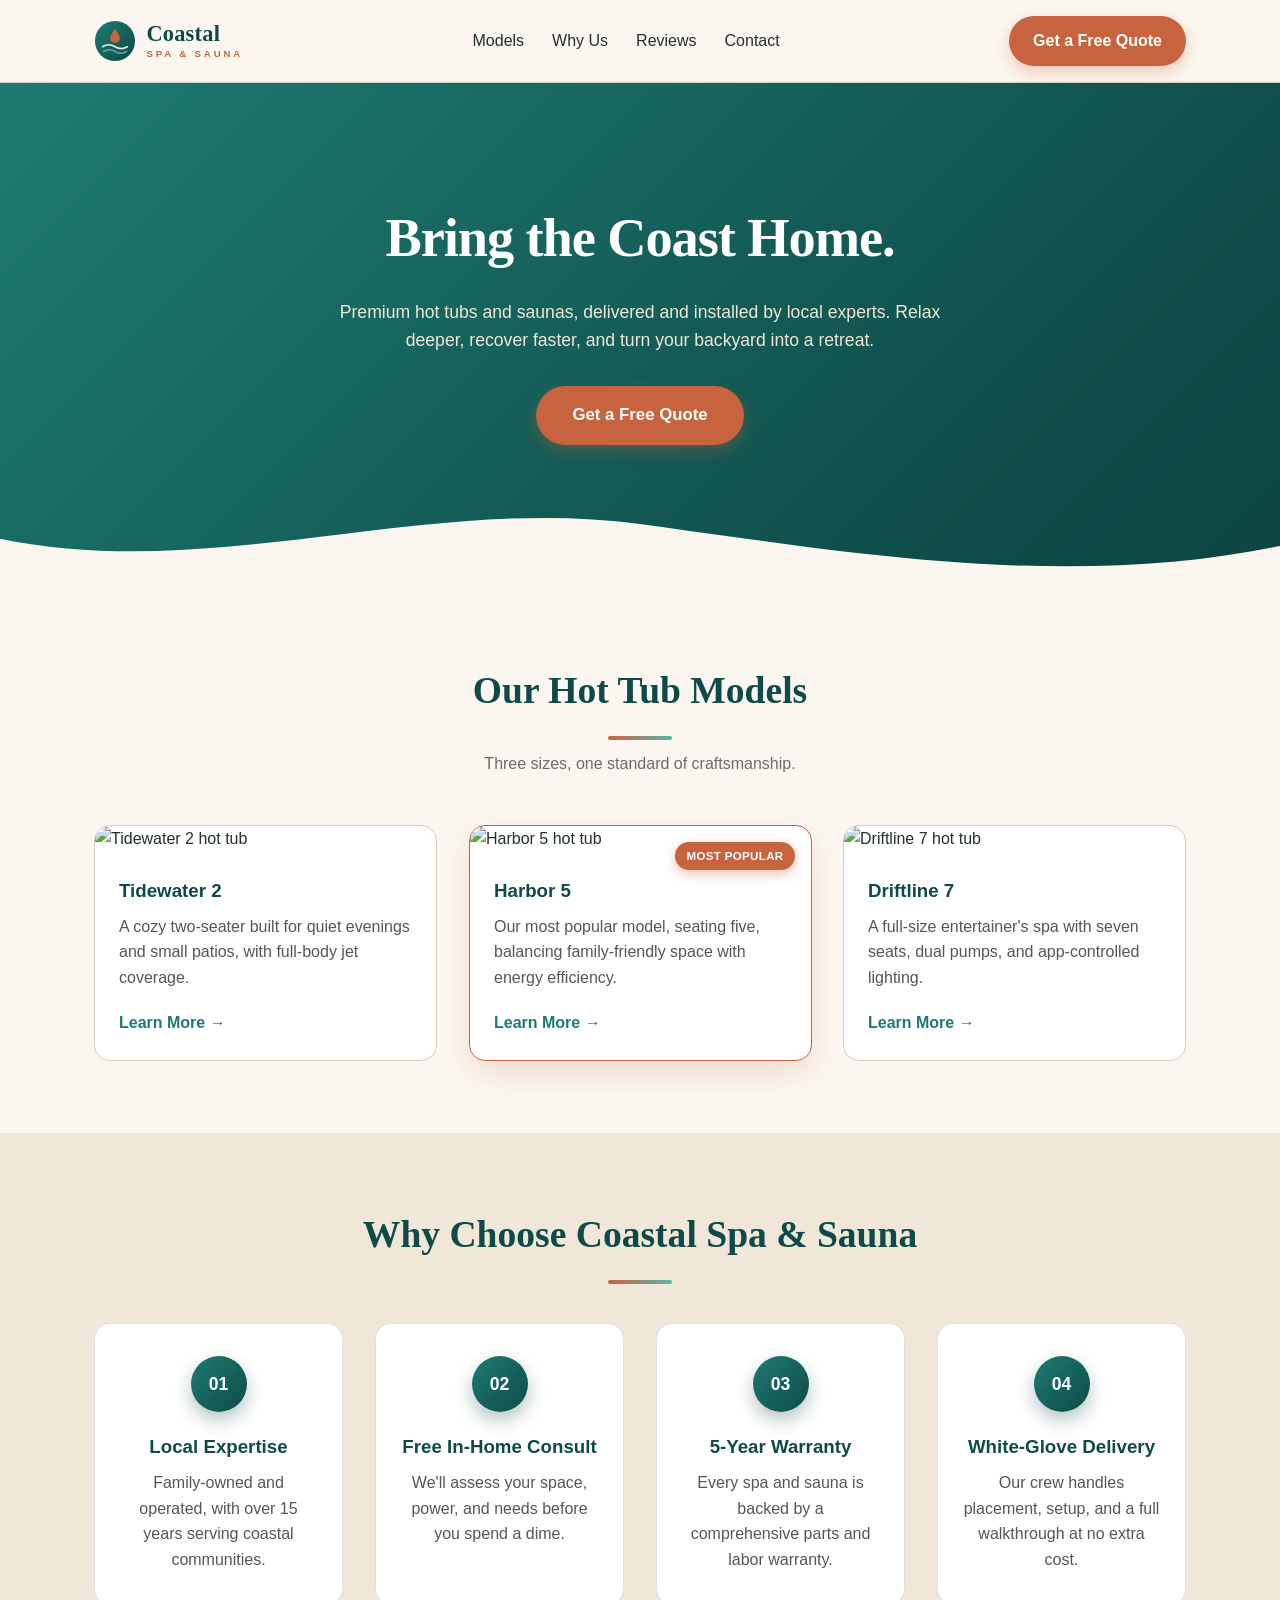
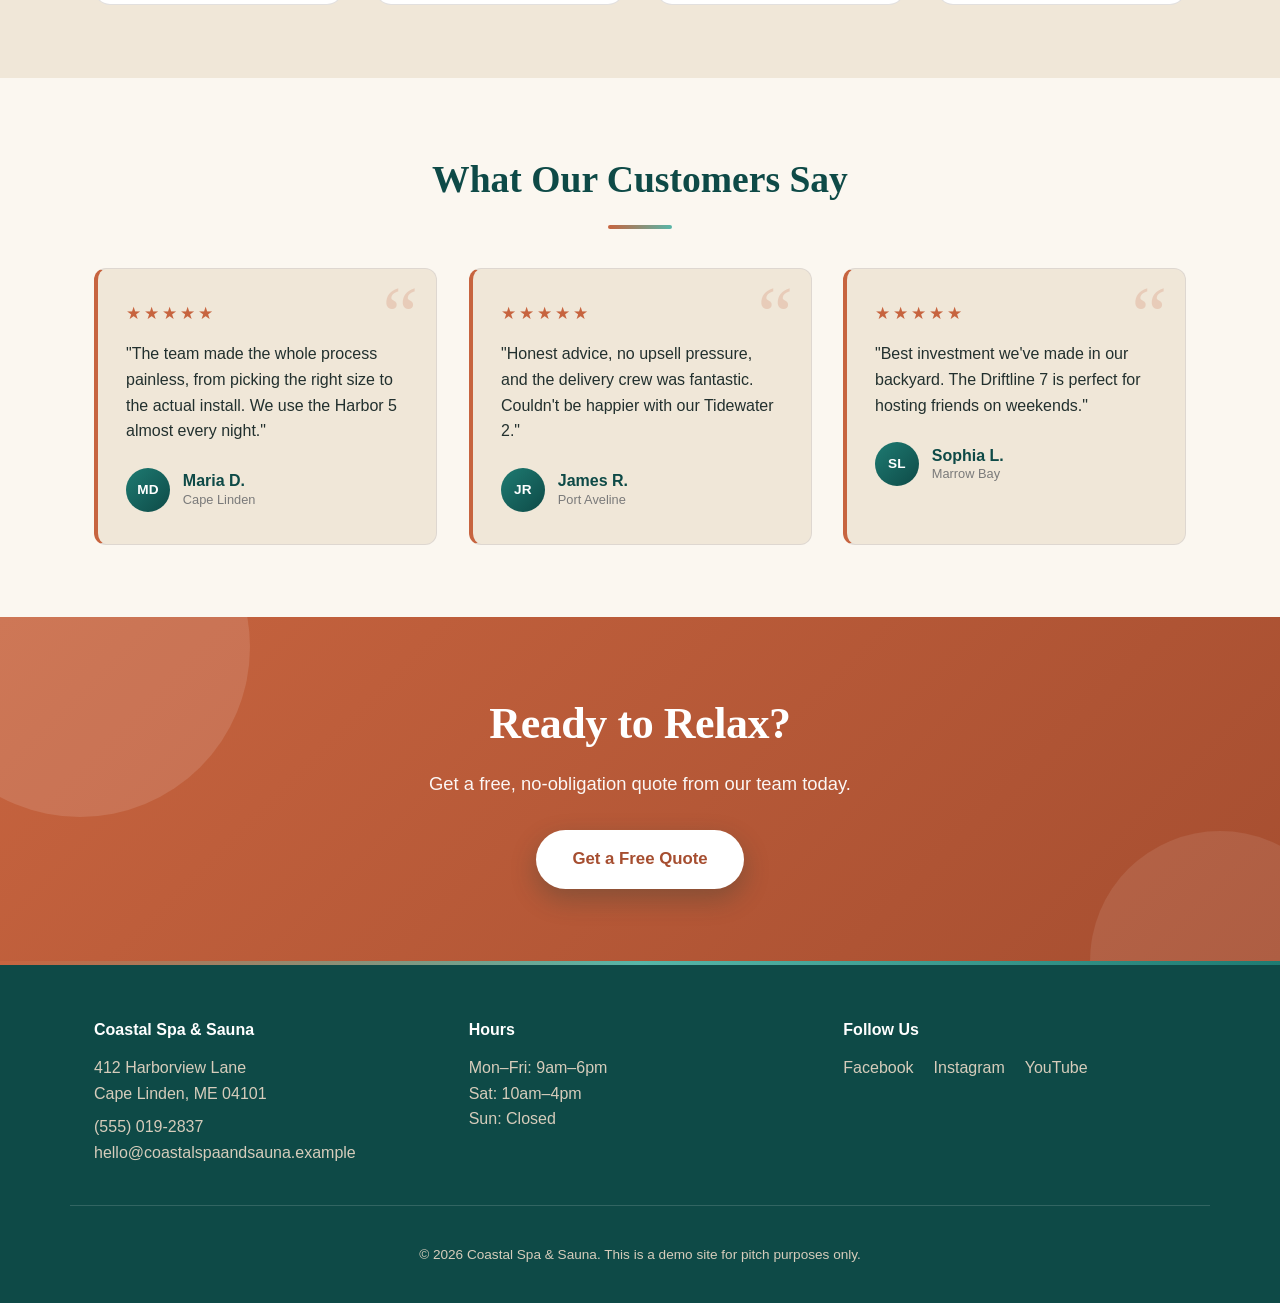
==== commit 24b94b0c: "Rebrand styling for a boutique hot tub dealer identity Replaces the amber/slate scheme with a spa-in" ====
--- a/index.html
+++ b/index.html
@@ -10,7 +10,26 @@
 
 <header class="site-header">
   <div class="container header-inner">
-    <a href="#" class="logo">Coastal <span>Spa &amp; Sauna</span></a>
+    <a href="index.html" class="logo">
+      <span class="logo-mark" aria-hidden="true">
+        <svg viewBox="0 0 44 44" xmlns="http://www.w3.org/2000/svg">
+          <defs>
+            <linearGradient id="spaMark" x1="0" y1="0" x2="1" y2="1">
+              <stop offset="0" stop-color="#1E7B72"/>
+              <stop offset="1" stop-color="#0E4A47"/>
+            </linearGradient>
+          </defs>
+          <circle cx="22" cy="22" r="21" fill="url(#spaMark)"/>
+          <path d="M22 9 C25 14 27 16.5 27 19 a5 5 0 0 1 -10 0 C17 16.5 19 14 22 9 Z" fill="#C7643F"/>
+          <path d="M9 28 q6.5 -4 13 0 t13 0" fill="none" stroke="#FBF7F0" stroke-width="1.6" stroke-linecap="round" opacity="0.9"/>
+          <path d="M10 33 q6 -3.6 12 0 t12 0" fill="none" stroke="#57B6A8" stroke-width="1.6" stroke-linecap="round" opacity="0.9"/>
+        </svg>
+      </span>
+      <span class="logo-text">
+        <span class="logo-name">Coastal</span>
+        <span class="logo-sub">Spa &amp; Sauna</span>
+      </span>
+    </a>
     <nav class="nav">
       <a href="#models">Models</a>
       <a href="#why-us">Why Us</a>
@@ -47,35 +66,35 @@
 
       <article class="product-card reveal">
         <div class="product-media">
-          <img src="https://placehold.co/480x320/5B7A8F/FFFFFF?text=Tidewater+2" alt="Tidewater 2 hot tub">
+          <img src="https://placehold.co/480x320/1E7B72/FFFFFF?text=Tidewater+2" alt="Tidewater 2 hot tub">
         </div>
         <div class="product-body">
           <h3>Tidewater 2</h3>
           <p>A cozy two-seater built for quiet evenings and small patios, with full-body jet coverage.</p>
-          <a href="#quote" class="product-link">Learn More <span aria-hidden="true">&rarr;</span></a>
+          <a href="tidewater-2.html" class="product-link">Learn More <span aria-hidden="true">&rarr;</span></a>
         </div>
       </article>
 
       <article class="product-card product-card-featured reveal">
         <div class="product-badge">Most Popular</div>
         <div class="product-media">
-          <img src="https://placehold.co/480x320/FAA948/FFFFFF?text=Harbor+5" alt="Harbor 5 hot tub">
+          <img src="https://placehold.co/480x320/C7643F/FFFFFF?text=Harbor+5" alt="Harbor 5 hot tub">
         </div>
         <div class="product-body">
           <h3>Harbor 5</h3>
           <p>Our most popular model, seating five, balancing family-friendly space with energy efficiency.</p>
-          <a href="#quote" class="product-link">Learn More <span aria-hidden="true">&rarr;</span></a>
+          <a href="harbor-5.html" class="product-link">Learn More <span aria-hidden="true">&rarr;</span></a>
         </div>
       </article>
 
       <article class="product-card reveal">
         <div class="product-media">
-          <img src="https://placehold.co/480x320/5B7A8F/FFFFFF?text=Driftline+7" alt="Driftline 7 hot tub">
+          <img src="https://placehold.co/480x320/0E4A47/FFFFFF?text=Driftline+7" alt="Driftline 7 hot tub">
         </div>
         <div class="product-body">
           <h3>Driftline 7</h3>
           <p>A full-size entertainer's spa with seven seats, dual pumps, and app-controlled lighting.</p>
-          <a href="#quote" class="product-link">Learn More <span aria-hidden="true">&rarr;</span></a>
+          <a href="driftline-7.html" class="product-link">Learn More <span aria-hidden="true">&rarr;</span></a>
         </div>
       </article>
 
--- a/styles.css
+++ b/styles.css
@@ -1,12 +1,19 @@
 :root {
-  --color-amber: #FAA948;
-  --color-slate: #5B7A8F;
-  --color-slate-dark: #3f5866;
-  --color-stone: #CFCBCA;
-  --color-cream: #F5F5F4;
-  --color-ink: #2b2b2b;
+  /* Warm terracotta accent (was the agency amber) */
+  --color-amber: #C7643F;
+  --color-clay-dark: #A64E30;
+  /* Spa teal brand tones (were the agency slate) */
+  --color-slate: #1E7B72;
+  --color-slate-dark: #0E4A47;
+  --color-aqua: #57B6A8;
+  /* Warm neutrals */
+  --color-stone: #D6CCBB;
+  --color-cream: #F0E7D8;
+  --color-paper: #FBF7F0;
+  --color-ink: #22302E;
 
   --font-base: -apple-system, BlinkMacSystemFont, "Segoe UI", Helvetica, Arial, sans-serif;
+  --font-display: "Iowan Old Style", "Palatino Linotype", "Palatino", "Georgia", serif;
   --max-width: 1140px;
 }
 
@@ -22,8 +29,13 @@
   margin: 0;
   font-family: var(--font-base);
   color: var(--color-ink);
-  background: #fff;
+  background: var(--color-paper);
   line-height: 1.6;
+}
+
+h1, h2 {
+  font-family: var(--font-display);
+  font-weight: 700;
 }
 
 img {
@@ -96,13 +108,13 @@
 .btn-primary {
   background: var(--color-amber);
   color: #fff;
-  box-shadow: 0 6px 16px rgba(250, 169, 72, 0.35);
+  box-shadow: 0 6px 16px rgba(199, 100, 63, 0.32);
 }
 
 .btn-primary:hover {
-  background: #e9963a;
+  background: var(--color-clay-dark);
   transform: translateY(-2px);
-  box-shadow: 0 10px 24px rgba(250, 169, 72, 0.45);
+  box-shadow: 0 10px 24px rgba(199, 100, 63, 0.42);
 }
 
 .btn-outline {
@@ -124,16 +136,16 @@
 .site-header {
   position: sticky;
   top: 0;
-  background: rgba(255, 255, 255, 0.95);
-  backdrop-filter: blur(6px);
+  background: rgba(251, 247, 240, 0.9);
+  backdrop-filter: blur(8px);
   border-bottom: 1px solid var(--color-stone);
   z-index: 100;
   transition: box-shadow 0.3s ease, background 0.3s ease;
 }
 
 .site-header.scrolled {
-  background: rgba(255, 255, 255, 0.98);
-  box-shadow: 0 4px 20px rgba(63, 88, 102, 0.1);
+  background: rgba(251, 247, 240, 0.97);
+  box-shadow: 0 4px 20px rgba(14, 74, 71, 0.12);
 }
 
 .header-inner {
@@ -146,14 +158,46 @@
 }
 
 .logo {
+  display: flex;
+  align-items: center;
+  gap: 0.65rem;
+  white-space: nowrap;
+}
+
+.logo-mark {
+  flex: none;
+  width: 42px;
+  height: 42px;
+  display: block;
+}
+
+.logo-mark svg {
+  width: 100%;
+  height: 100%;
+  display: block;
+}
+
+.logo-text {
+  display: flex;
+  flex-direction: column;
+  line-height: 1;
+}
+
+.logo-name {
+  font-family: var(--font-display);
+  font-size: 1.4rem;
   font-weight: 700;
-  font-size: 1.15rem;
   color: var(--color-slate-dark);
-  white-space: nowrap;
-}
-
-.logo span {
+  letter-spacing: 0.01em;
+}
+
+.logo-sub {
+  font-size: 0.6rem;
+  font-weight: 600;
+  text-transform: uppercase;
+  letter-spacing: 0.3em;
   color: var(--color-amber);
+  margin-top: 3px;
 }
 
 .nav {
@@ -183,7 +227,7 @@
 .hero {
   position: relative;
   overflow: hidden;
-  background: linear-gradient(135deg, var(--color-slate) 0%, var(--color-slate-dark) 55%, #33485499 100%);
+  background: linear-gradient(135deg, #1E7B72 0%, #0E4A47 55%, #0A3835 100%);
   background-size: 150% 150%;
   animation: hero-gradient 18s ease infinite;
   color: #fff;
@@ -255,11 +299,11 @@
 .hero-bubbles span:nth-child(3)  { left: 24%; width: 10px; height: 10px; animation-duration: 11s; animation-delay: 1s; }
 .hero-bubbles span:nth-child(4)  { left: 33%; width: 22px; height: 22px; animation-duration: 15s; animation-delay: 5s; }
 .hero-bubbles span:nth-child(5)  { left: 42%; width: 16px; height: 16px; animation-duration: 14s; animation-delay: 2s; }
-.hero-bubbles span:nth-child(6)  { left: 50%; width: 32px; height: 32px; animation-duration: 19s; animation-delay: 6s; background: rgba(250, 169, 72, 0.14); border-color: rgba(250, 169, 72, 0.22); }
+.hero-bubbles span:nth-child(6)  { left: 50%; width: 32px; height: 32px; animation-duration: 19s; animation-delay: 6s; background: rgba(87, 182, 168, 0.18); border-color: rgba(87, 182, 168, 0.3); }
 .hero-bubbles span:nth-child(7)  { left: 59%; width: 12px; height: 12px; animation-duration: 12s; animation-delay: 4s; }
 .hero-bubbles span:nth-child(8)  { left: 67%; width: 24px; height: 24px; animation-duration: 16s; animation-delay: 1.5s; }
 .hero-bubbles span:nth-child(9)  { left: 75%; width: 18px; height: 18px; animation-duration: 14s; animation-delay: 7s; }
-.hero-bubbles span:nth-child(10) { left: 83%; width: 26px; height: 26px; animation-duration: 18s; animation-delay: 3.5s; background: rgba(250, 169, 72, 0.12); border-color: rgba(250, 169, 72, 0.2); }
+.hero-bubbles span:nth-child(10) { left: 83%; width: 26px; height: 26px; animation-duration: 18s; animation-delay: 3.5s; background: rgba(87, 182, 168, 0.16); border-color: rgba(87, 182, 168, 0.26); }
 .hero-bubbles span:nth-child(11) { left: 91%; width: 12px; height: 12px; animation-duration: 11s; animation-delay: 2.5s; }
 .hero-bubbles span:nth-child(12) { left: 96%; width: 20px; height: 20px; animation-duration: 15s; animation-delay: 5.5s; }
 
@@ -287,7 +331,7 @@
 }
 
 .hero-wave path {
-  fill: #fff;
+  fill: var(--color-paper);
 }
 
 @media (min-width: 768px) {
@@ -345,7 +389,7 @@
   height: 4px;
   margin: 0.9rem auto 0;
   border-radius: 999px;
-  background: linear-gradient(90deg, var(--color-amber), #f7c88a);
+  background: linear-gradient(90deg, var(--color-amber), var(--color-aqua));
 }
 
 .section-subtitle {
@@ -392,14 +436,14 @@
   right: 0;
   height: 4px;
   z-index: 3;
-  background: linear-gradient(90deg, var(--color-amber), #f7c88a);
+  background: linear-gradient(90deg, var(--color-amber), var(--color-aqua));
   transform: scaleX(0);
   transform-origin: left;
   transition: transform 0.4s ease;
 }
 
 .product-card:hover {
-  box-shadow: 0 18px 40px rgba(63, 88, 102, 0.16);
+  box-shadow: 0 18px 40px rgba(14, 74, 71, 0.16);
   transform: translateY(-6px);
 }
 
@@ -409,7 +453,7 @@
 
 .product-card-featured {
   border-color: var(--color-amber);
-  box-shadow: 0 12px 30px rgba(250, 169, 72, 0.18);
+  box-shadow: 0 12px 30px rgba(199, 100, 63, 0.18);
 }
 
 .product-badge {
@@ -425,7 +469,7 @@
   text-transform: uppercase;
   padding: 0.3rem 0.7rem;
   border-radius: 999px;
-  box-shadow: 0 4px 12px rgba(250, 169, 72, 0.4);
+  box-shadow: 0 4px 12px rgba(199, 100, 63, 0.4);
 }
 
 .product-media {
@@ -508,7 +552,7 @@
 
 .value-card:hover {
   transform: translateY(-6px);
-  box-shadow: 0 16px 34px rgba(63, 88, 102, 0.12);
+  box-shadow: 0 16px 34px rgba(14, 74, 71, 0.14);
 }
 
 .value-icon {
@@ -519,11 +563,11 @@
   align-items: center;
   justify-content: center;
   border-radius: 50%;
-  background: linear-gradient(135deg, var(--color-amber), #f2923a);
+  background: linear-gradient(135deg, var(--color-slate), var(--color-slate-dark));
   color: #fff;
   font-weight: 700;
   font-size: 1.1rem;
-  box-shadow: 0 8px 18px rgba(250, 169, 72, 0.4);
+  box-shadow: 0 8px 18px rgba(14, 74, 71, 0.32);
   transition: transform 0.3s ease;
 }
 
@@ -576,13 +620,13 @@
   font-family: Georgia, "Times New Roman", serif;
   font-size: 5rem;
   line-height: 1;
-  color: rgba(250, 169, 72, 0.22);
+  color: rgba(199, 100, 63, 0.2);
   pointer-events: none;
 }
 
 .testimonial-card:hover {
   transform: translateY(-5px);
-  box-shadow: 0 16px 34px rgba(63, 88, 102, 0.12);
+  box-shadow: 0 16px 34px rgba(14, 74, 71, 0.14);
 }
 
 .stars {
@@ -637,7 +681,7 @@
 .section-cta {
   position: relative;
   overflow: hidden;
-  background: linear-gradient(135deg, var(--color-amber) 0%, #ef9236 100%);
+  background: linear-gradient(135deg, var(--color-amber) 0%, var(--color-clay-dark) 100%);
   color: #fff;
   text-align: center;
 }
@@ -691,13 +735,13 @@
 
 .section-cta .btn-primary {
   background: #fff;
-  color: #d97f26;
-  box-shadow: 0 10px 26px rgba(63, 88, 102, 0.22);
+  color: var(--color-clay-dark);
+  box-shadow: 0 10px 26px rgba(10, 56, 53, 0.28);
 }
 
 .section-cta .btn-primary:hover {
   background: var(--color-cream);
-  box-shadow: 0 14px 32px rgba(63, 88, 102, 0.3);
+  box-shadow: 0 14px 32px rgba(10, 56, 53, 0.36);
 }
 
 /* Footer */
@@ -715,7 +759,7 @@
   left: 0;
   right: 0;
   height: 4px;
-  background: linear-gradient(90deg, var(--color-amber), #f7c88a, var(--color-slate));
+  background: linear-gradient(90deg, var(--color-amber), var(--color-aqua), var(--color-slate));
 }
 
 .footer-inner {
@@ -902,19 +946,19 @@
 
 .price-card:hover {
   transform: translateY(-3px);
-  box-shadow: 0 12px 26px rgba(63, 88, 102, 0.1);
+  box-shadow: 0 12px 26px rgba(14, 74, 71, 0.12);
   border-color: var(--color-slate);
 }
 
 .price-card-featured {
   border-color: var(--color-amber);
   border-width: 2px;
-  background: linear-gradient(135deg, #ffffff, #fff6ea);
+  background: linear-gradient(135deg, #ffffff, #fbefe7);
 }
 
 .price-card-featured:hover {
   border-color: var(--color-amber);
-  box-shadow: 0 14px 30px rgba(250, 169, 72, 0.22);
+  box-shadow: 0 14px 30px rgba(199, 100, 63, 0.22);
 }
 
 .price-card-badge {
@@ -1001,8 +1045,8 @@
   align-items: center;
   justify-content: center;
   border-radius: 50%;
-  background: linear-gradient(135deg, var(--color-amber), #f2923a);
-  box-shadow: 0 8px 18px rgba(250, 169, 72, 0.35);
+  background: linear-gradient(135deg, var(--color-slate), var(--color-slate-dark));
+  box-shadow: 0 8px 18px rgba(14, 74, 71, 0.3);
 }
 
 .trust-item .trust-icon svg {
@@ -1024,3 +1068,237 @@
   color: #666;
   font-size: 0.9rem;
 }
+
+/* ===== Product detail pages ===== */
+.breadcrumb {
+  padding: 1.25rem 0 0;
+  font-size: 0.85rem;
+  color: #888;
+}
+
+.breadcrumb a {
+  color: var(--color-slate);
+  font-weight: 500;
+}
+
+.breadcrumb a:hover {
+  color: var(--color-amber);
+}
+
+.breadcrumb span {
+  margin: 0 0.45rem;
+  color: var(--color-stone);
+}
+
+.pd-hero {
+  padding: 2rem 0 4rem;
+}
+
+.pd-grid {
+  display: grid;
+  grid-template-columns: 1fr;
+  gap: 2.5rem;
+  align-items: center;
+}
+
+@media (min-width: 900px) {
+  .pd-grid {
+    grid-template-columns: 1.05fr 0.95fr;
+    gap: 3.5rem;
+  }
+}
+
+.pd-media {
+  position: relative;
+}
+
+.pd-media img {
+  width: 100%;
+  height: auto;
+  border-radius: 20px;
+  box-shadow: 0 24px 50px rgba(14, 74, 71, 0.2);
+}
+
+.pd-tag {
+  display: inline-block;
+  font-size: 0.78rem;
+  font-weight: 700;
+  text-transform: uppercase;
+  letter-spacing: 0.06em;
+  color: var(--color-clay-dark);
+  background: rgba(199, 100, 63, 0.14);
+  padding: 0.35rem 0.85rem;
+  border-radius: 999px;
+  margin-bottom: 1rem;
+}
+
+.pd-info h1 {
+  font-size: 2.3rem;
+  margin: 0 0 0.75rem;
+  color: var(--color-slate-dark);
+  letter-spacing: -0.02em;
+}
+
+@media (min-width: 768px) {
+  .pd-info h1 {
+    font-size: 3rem;
+  }
+}
+
+.pd-tagline {
+  font-size: 1.15rem;
+  color: #555;
+  margin: 0 0 1.5rem;
+}
+
+.pd-price {
+  font-size: 1.6rem;
+  font-weight: 800;
+  color: var(--color-amber);
+  margin: 0;
+}
+
+.pd-price small {
+  display: block;
+  font-size: 0.85rem;
+  font-weight: 500;
+  color: #777;
+  margin-top: 0.2rem;
+}
+
+.pd-highlights {
+  display: flex;
+  flex-wrap: wrap;
+  gap: 0.75rem;
+  margin: 1.5rem 0 2rem;
+}
+
+.pd-chip {
+  background: var(--color-cream);
+  border: 1px solid var(--color-stone);
+  border-radius: 12px;
+  padding: 0.65rem 1.1rem;
+  text-align: center;
+  min-width: 82px;
+}
+
+.pd-chip strong {
+  display: block;
+  font-size: 1.2rem;
+  color: var(--color-slate-dark);
+  line-height: 1.2;
+}
+
+.pd-chip span {
+  font-size: 0.75rem;
+  color: #777;
+  text-transform: uppercase;
+  letter-spacing: 0.04em;
+}
+
+.pd-cta-row {
+  display: flex;
+  flex-wrap: wrap;
+  gap: 1rem;
+}
+
+/* Specifications */
+.spec-grid {
+  display: grid;
+  grid-template-columns: repeat(2, 1fr);
+  gap: 1px;
+  background: var(--color-stone);
+  border: 1px solid var(--color-stone);
+  border-radius: 16px;
+  overflow: hidden;
+  margin-top: 2.5rem;
+}
+
+@media (min-width: 768px) {
+  .spec-grid {
+    grid-template-columns: repeat(4, 1fr);
+  }
+}
+
+.spec-item {
+  background: #fff;
+  padding: 1.4rem 1.35rem;
+}
+
+.spec-label {
+  display: block;
+  font-size: 0.76rem;
+  text-transform: uppercase;
+  letter-spacing: 0.05em;
+  color: #8a8a8a;
+  margin-bottom: 0.4rem;
+}
+
+.spec-value {
+  display: block;
+  font-size: 1.05rem;
+  font-weight: 700;
+  color: var(--color-slate-dark);
+}
+
+/* Feature list */
+.feature-list {
+  display: grid;
+  grid-template-columns: 1fr;
+  gap: 1.25rem;
+  margin-top: 2.5rem;
+}
+
+@media (min-width: 700px) {
+  .feature-list {
+    grid-template-columns: repeat(2, 1fr);
+    gap: 1.5rem 2.5rem;
+  }
+}
+
+.feature-item {
+  display: flex;
+  gap: 0.85rem;
+  align-items: flex-start;
+}
+
+.feature-check {
+  flex: none;
+  width: 30px;
+  height: 30px;
+  border-radius: 50%;
+  display: flex;
+  align-items: center;
+  justify-content: center;
+  background: linear-gradient(135deg, var(--color-slate), var(--color-slate-dark));
+  box-shadow: 0 5px 13px rgba(14, 74, 71, 0.3);
+}
+
+.feature-check svg {
+  width: 16px;
+  height: 16px;
+  fill: none;
+  stroke: #fff;
+  stroke-width: 3;
+  stroke-linecap: round;
+  stroke-linejoin: round;
+}
+
+.feature-item p {
+  margin: 0.15rem 0 0;
+  color: #444;
+}
+
+/* Other models cross-links */
+.other-grid {
+  display: grid;
+  grid-template-columns: 1fr;
+  gap: 2rem;
+  margin-top: 2.5rem;
+}
+
+@media (min-width: 700px) {
+  .other-grid {
+    grid-template-columns: repeat(2, 1fr);
+  }
+}
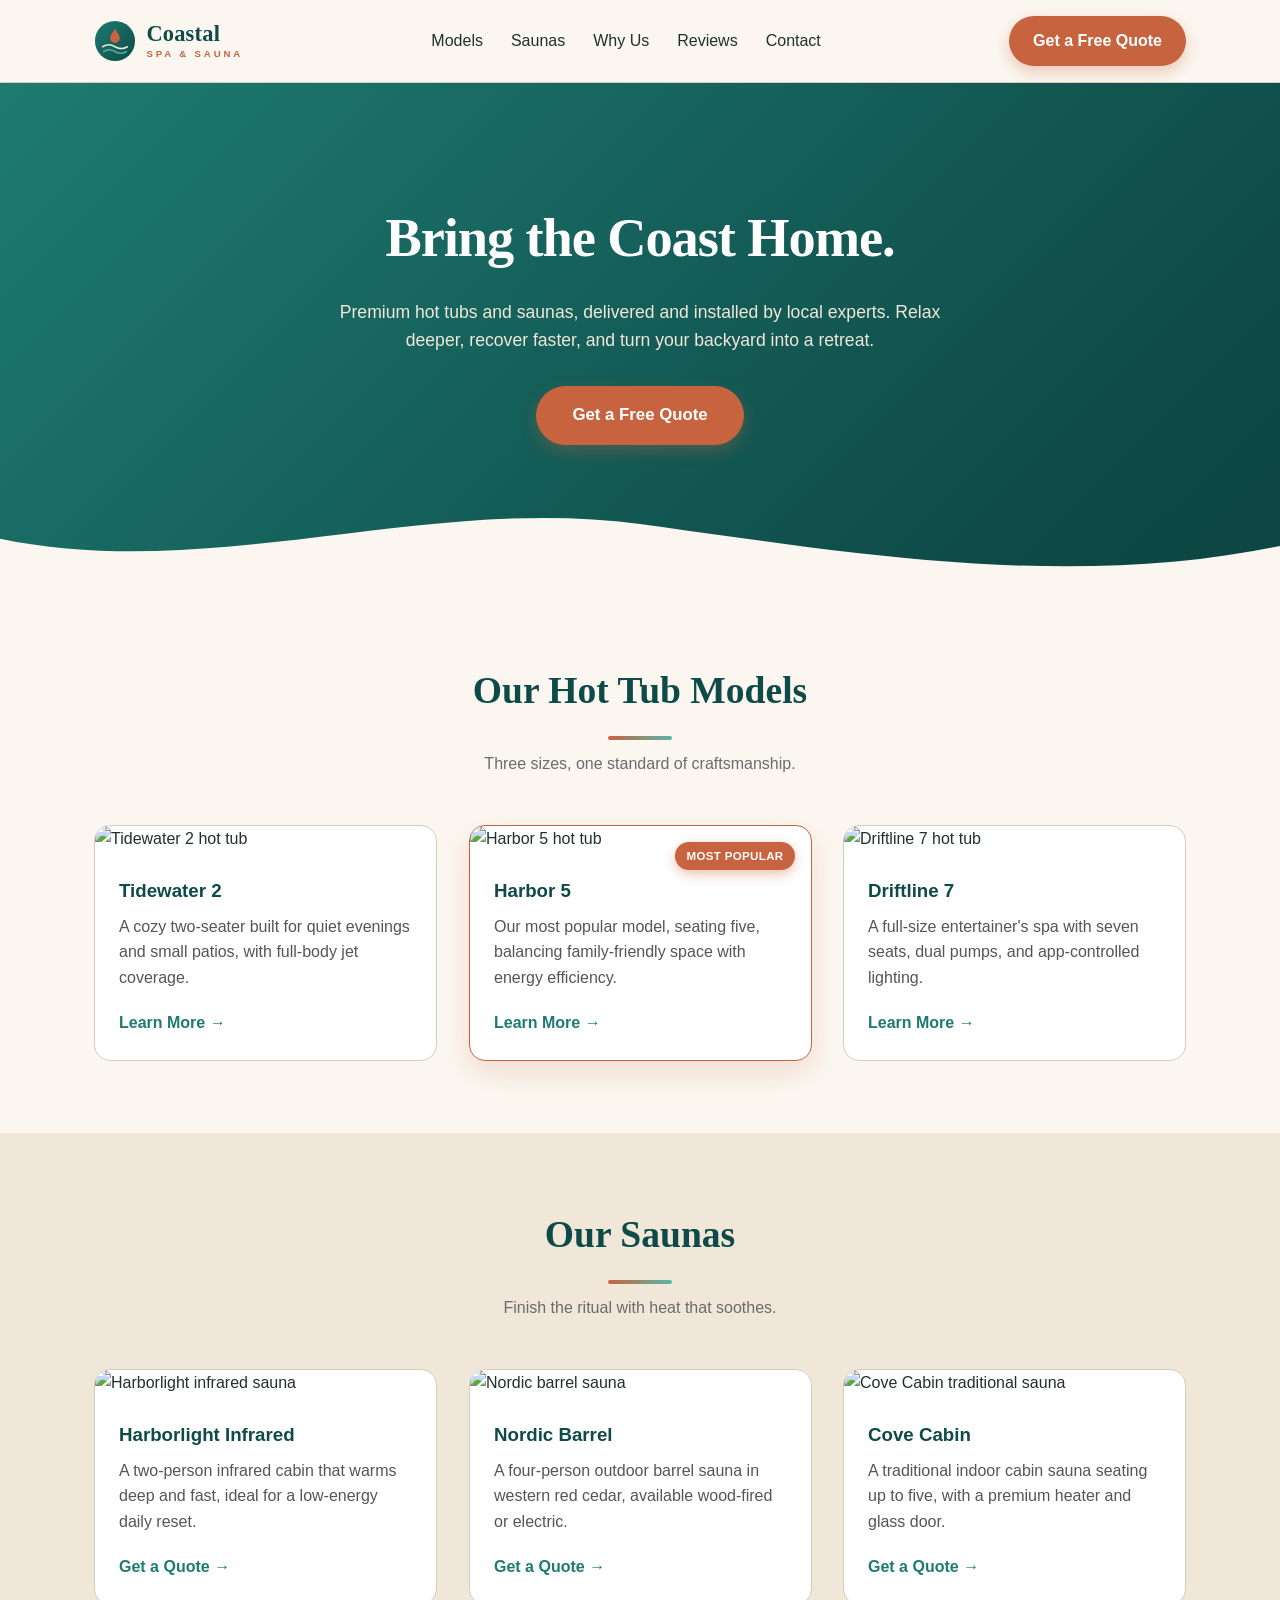
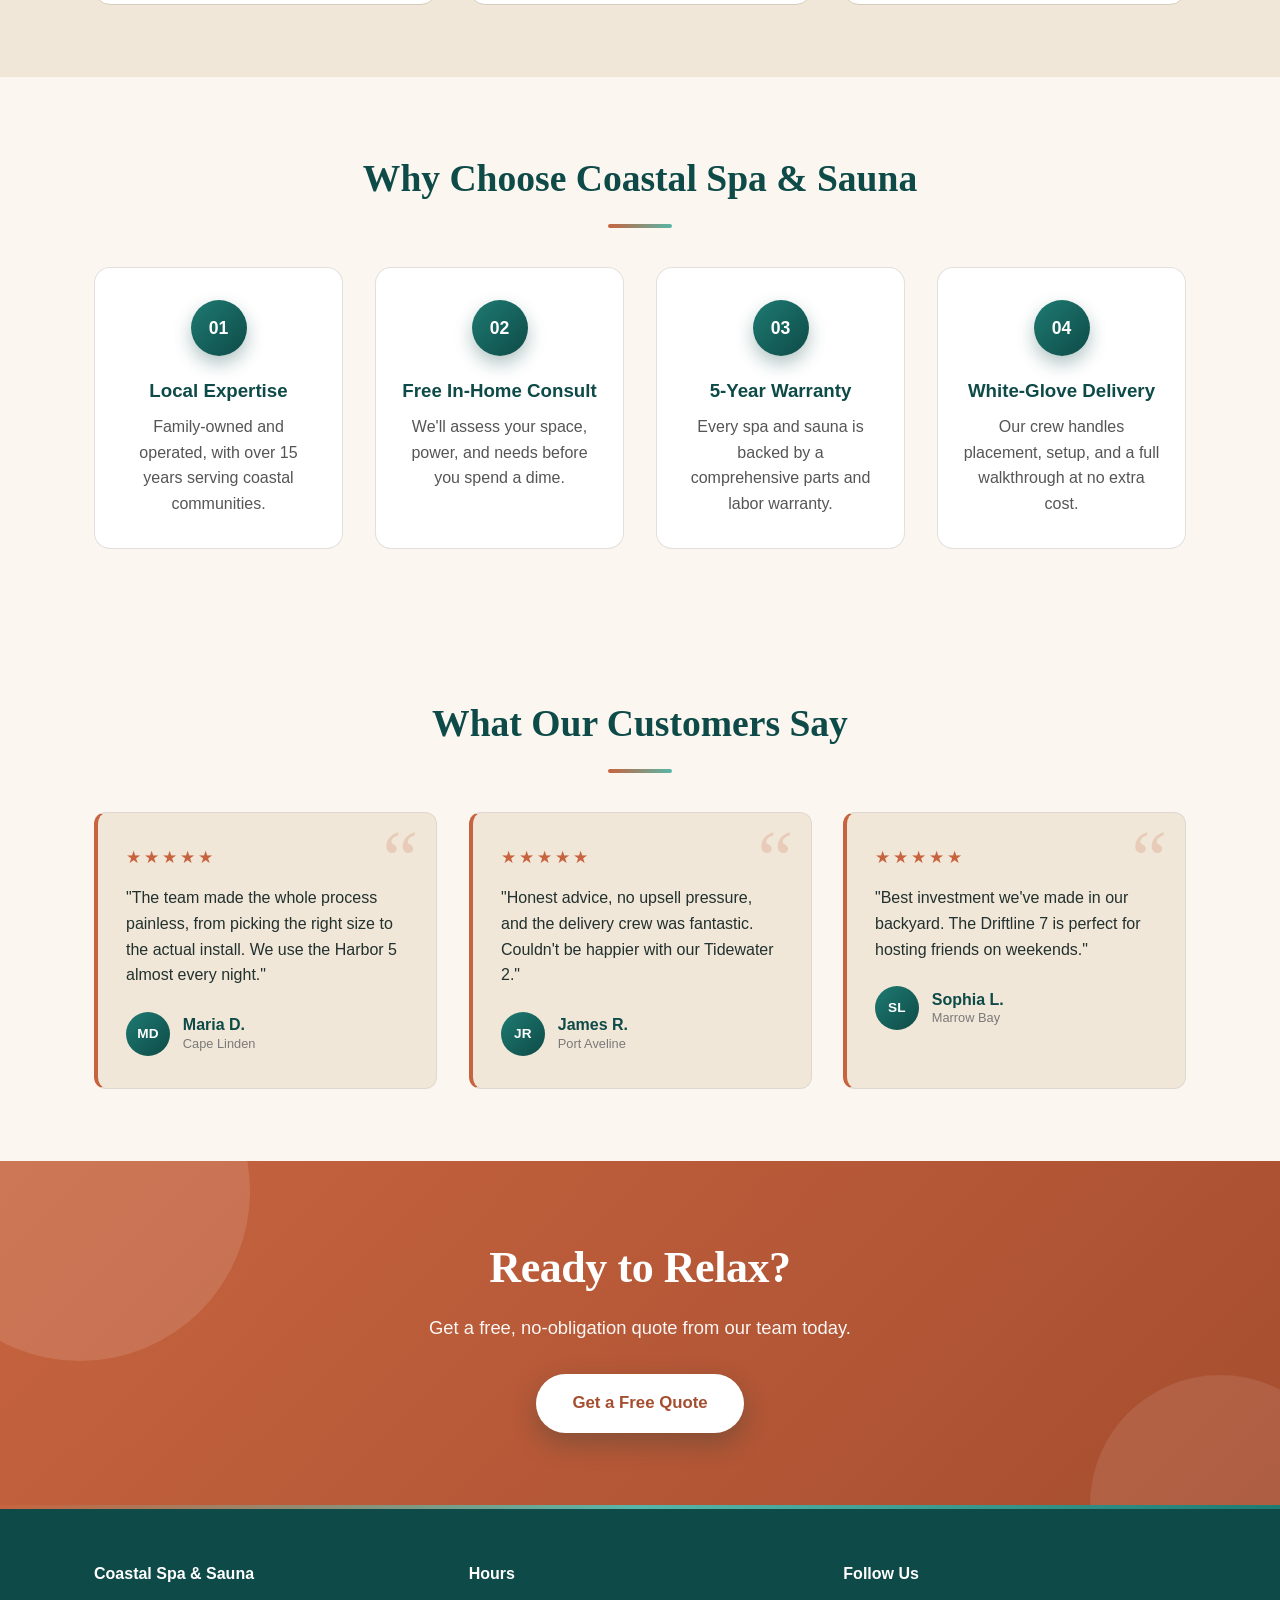
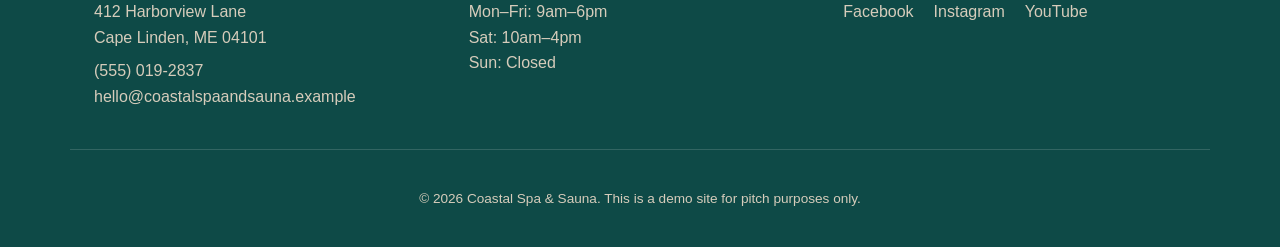
==== commit 98f428b9: "Add mobile nav, a saunas section, and SEO/social basics - Mobile navigation: a hamburger menu that o" ====
--- a/index.html
+++ b/index.html
@@ -4,6 +4,15 @@
 <meta charset="UTF-8">
 <meta name="viewport" content="width=device-width, initial-scale=1.0">
 <title>Coastal Spa & Sauna | Hot Tubs & Saunas</title>
+<meta name="description" content="Coastal Spa & Sauna is a family-owned dealer of premium hot tubs and saunas, delivered and installed across the coast. Explore our models and get a free quote.">
+<meta name="theme-color" content="#0E4A47">
+<link rel="icon" href="favicon.svg" type="image/svg+xml">
+<meta property="og:type" content="website">
+<meta property="og:title" content="Coastal Spa & Sauna | Hot Tubs & Saunas">
+<meta property="og:description" content="Family-owned dealer of premium hot tubs and saunas, delivered and installed across the coast. Get a free quote today.">
+<meta property="og:url" content="https://coastalspaandsauna.example/">
+<meta property="og:image" content="https://placehold.co/1200x630/0E4A47/FBF7F0?text=Coastal+Spa+%26+Sauna">
+<meta name="twitter:card" content="summary_large_image">
 <link rel="stylesheet" href="styles.css">
 </head>
 <body>
@@ -30,11 +39,16 @@
         <span class="logo-sub">Spa &amp; Sauna</span>
       </span>
     </a>
-    <nav class="nav">
+    <button class="nav-toggle" type="button" aria-label="Open menu" aria-expanded="false" aria-controls="site-nav">
+      <span></span><span></span><span></span>
+    </button>
+    <nav class="nav" id="site-nav">
       <a href="#models">Models</a>
+      <a href="#saunas">Saunas</a>
       <a href="#why-us">Why Us</a>
       <a href="#testimonials">Reviews</a>
       <a href="#contact">Contact</a>
+      <a href="pricing.html" class="btn btn-primary nav-cta-inline">Get a Free Quote</a>
     </nav>
     <a href="pricing.html" class="btn btn-primary nav-cta">Get a Free Quote</a>
   </div>
@@ -102,7 +116,50 @@
   </div>
 </section>
 
-<section class="section section-alt" id="why-us">
+<section class="section section-alt" id="saunas">
+  <div class="container">
+    <h2 class="section-title reveal">Our Saunas</h2>
+    <p class="section-subtitle reveal">Finish the ritual with heat that soothes.</p>
+    <div class="product-grid">
+
+      <article class="product-card reveal">
+        <div class="product-media">
+          <img src="https://placehold.co/480x320/1E7B72/FFFFFF?text=Harborlight" alt="Harborlight infrared sauna">
+        </div>
+        <div class="product-body">
+          <h3>Harborlight Infrared</h3>
+          <p>A two-person infrared cabin that warms deep and fast, ideal for a low-energy daily reset.</p>
+          <a href="pricing.html" class="product-link">Get a Quote <span aria-hidden="true">&rarr;</span></a>
+        </div>
+      </article>
+
+      <article class="product-card reveal">
+        <div class="product-media">
+          <img src="https://placehold.co/480x320/C7643F/FFFFFF?text=Nordic+Barrel" alt="Nordic barrel sauna">
+        </div>
+        <div class="product-body">
+          <h3>Nordic Barrel</h3>
+          <p>A four-person outdoor barrel sauna in western red cedar, available wood-fired or electric.</p>
+          <a href="pricing.html" class="product-link">Get a Quote <span aria-hidden="true">&rarr;</span></a>
+        </div>
+      </article>
+
+      <article class="product-card reveal">
+        <div class="product-media">
+          <img src="https://placehold.co/480x320/0E4A47/FFFFFF?text=Cove+Cabin" alt="Cove Cabin traditional sauna">
+        </div>
+        <div class="product-body">
+          <h3>Cove Cabin</h3>
+          <p>A traditional indoor cabin sauna seating up to five, with a premium heater and glass door.</p>
+          <a href="pricing.html" class="product-link">Get a Quote <span aria-hidden="true">&rarr;</span></a>
+        </div>
+      </article>
+
+    </div>
+  </div>
+</section>
+
+<section class="section" id="why-us">
   <div class="container">
     <h2 class="section-title reveal">Why Choose Coastal Spa &amp; Sauna</h2>
     <div class="values-grid">
@@ -195,6 +252,8 @@
   </div>
 </footer>
 
+<a href="pricing.html" class="mobile-quote-bar">Get a Free Quote</a>
+
 <script src="script.js"></script>
 </body>
 </html>
--- a/styles.css
+++ b/styles.css
@@ -200,26 +200,125 @@
   margin-top: 3px;
 }
 
+/* Hamburger toggle (mobile only) */
+.nav-toggle {
+  display: inline-flex;
+  flex-direction: column;
+  justify-content: center;
+  gap: 5px;
+  width: 44px;
+  height: 44px;
+  padding: 0 10px;
+  border: 1px solid var(--color-stone);
+  border-radius: 10px;
+  background: transparent;
+  cursor: pointer;
+}
+
+.nav-toggle span {
+  display: block;
+  height: 2px;
+  width: 100%;
+  border-radius: 2px;
+  background: var(--color-slate-dark);
+  transition: transform 0.25s ease, opacity 0.25s ease;
+}
+
+.site-header.nav-open .nav-toggle span:nth-child(1) { transform: translateY(7px) rotate(45deg); }
+.site-header.nav-open .nav-toggle span:nth-child(2) { opacity: 0; }
+.site-header.nav-open .nav-toggle span:nth-child(3) { transform: translateY(-7px) rotate(-45deg); }
+
+/* Nav: dropdown panel on mobile */
 .nav {
   display: none;
-  gap: 1.75rem;
-  font-weight: 500;
+  position: absolute;
+  top: 100%;
+  left: 0;
+  right: 0;
+  flex-direction: column;
+  align-items: stretch;
+  padding: 0.5rem 1.5rem 1.25rem;
+  background: var(--color-paper);
+  border-bottom: 1px solid var(--color-stone);
+  box-shadow: 0 14px 26px rgba(14, 74, 71, 0.12);
+  font-weight: 600;
+}
+
+.site-header.nav-open .nav {
+  display: flex;
+}
+
+.nav a {
+  padding: 0.85rem 0.25rem;
+  border-bottom: 1px solid rgba(14, 74, 71, 0.08);
 }
 
 .nav a:hover {
   color: var(--color-amber);
 }
 
+.nav-cta-inline {
+  margin-top: 1rem;
+  text-align: center;
+  color: #fff;
+  border-bottom: none;
+}
+
 .nav-cta {
   display: none;
 }
 
 @media (min-width: 768px) {
+  .nav-toggle {
+    display: none;
+  }
   .nav {
+    position: static;
     display: flex;
+    flex-direction: row;
+    align-items: center;
+    gap: 1.75rem;
+    padding: 0;
+    background: none;
+    border-bottom: none;
+    box-shadow: none;
+    font-weight: 500;
+  }
+  .nav a {
+    padding: 0;
+    border-bottom: none;
+  }
+  .nav-cta-inline {
+    display: none;
   }
   .nav-cta {
     display: inline-block;
+  }
+}
+
+/* Persistent quote bar (mobile only) */
+.mobile-quote-bar {
+  display: none;
+}
+
+@media (max-width: 767px) {
+  .mobile-quote-bar {
+    display: block;
+    position: fixed;
+    left: 0;
+    right: 0;
+    bottom: 0;
+    z-index: 200;
+    padding: 0.95rem 1rem;
+    background: var(--color-amber);
+    color: #fff;
+    font-weight: 700;
+    text-align: center;
+    letter-spacing: 0.01em;
+    box-shadow: 0 -4px 18px rgba(14, 74, 71, 0.2);
+  }
+  body {
+    padding-bottom: 3.6rem;
   }
 }
 
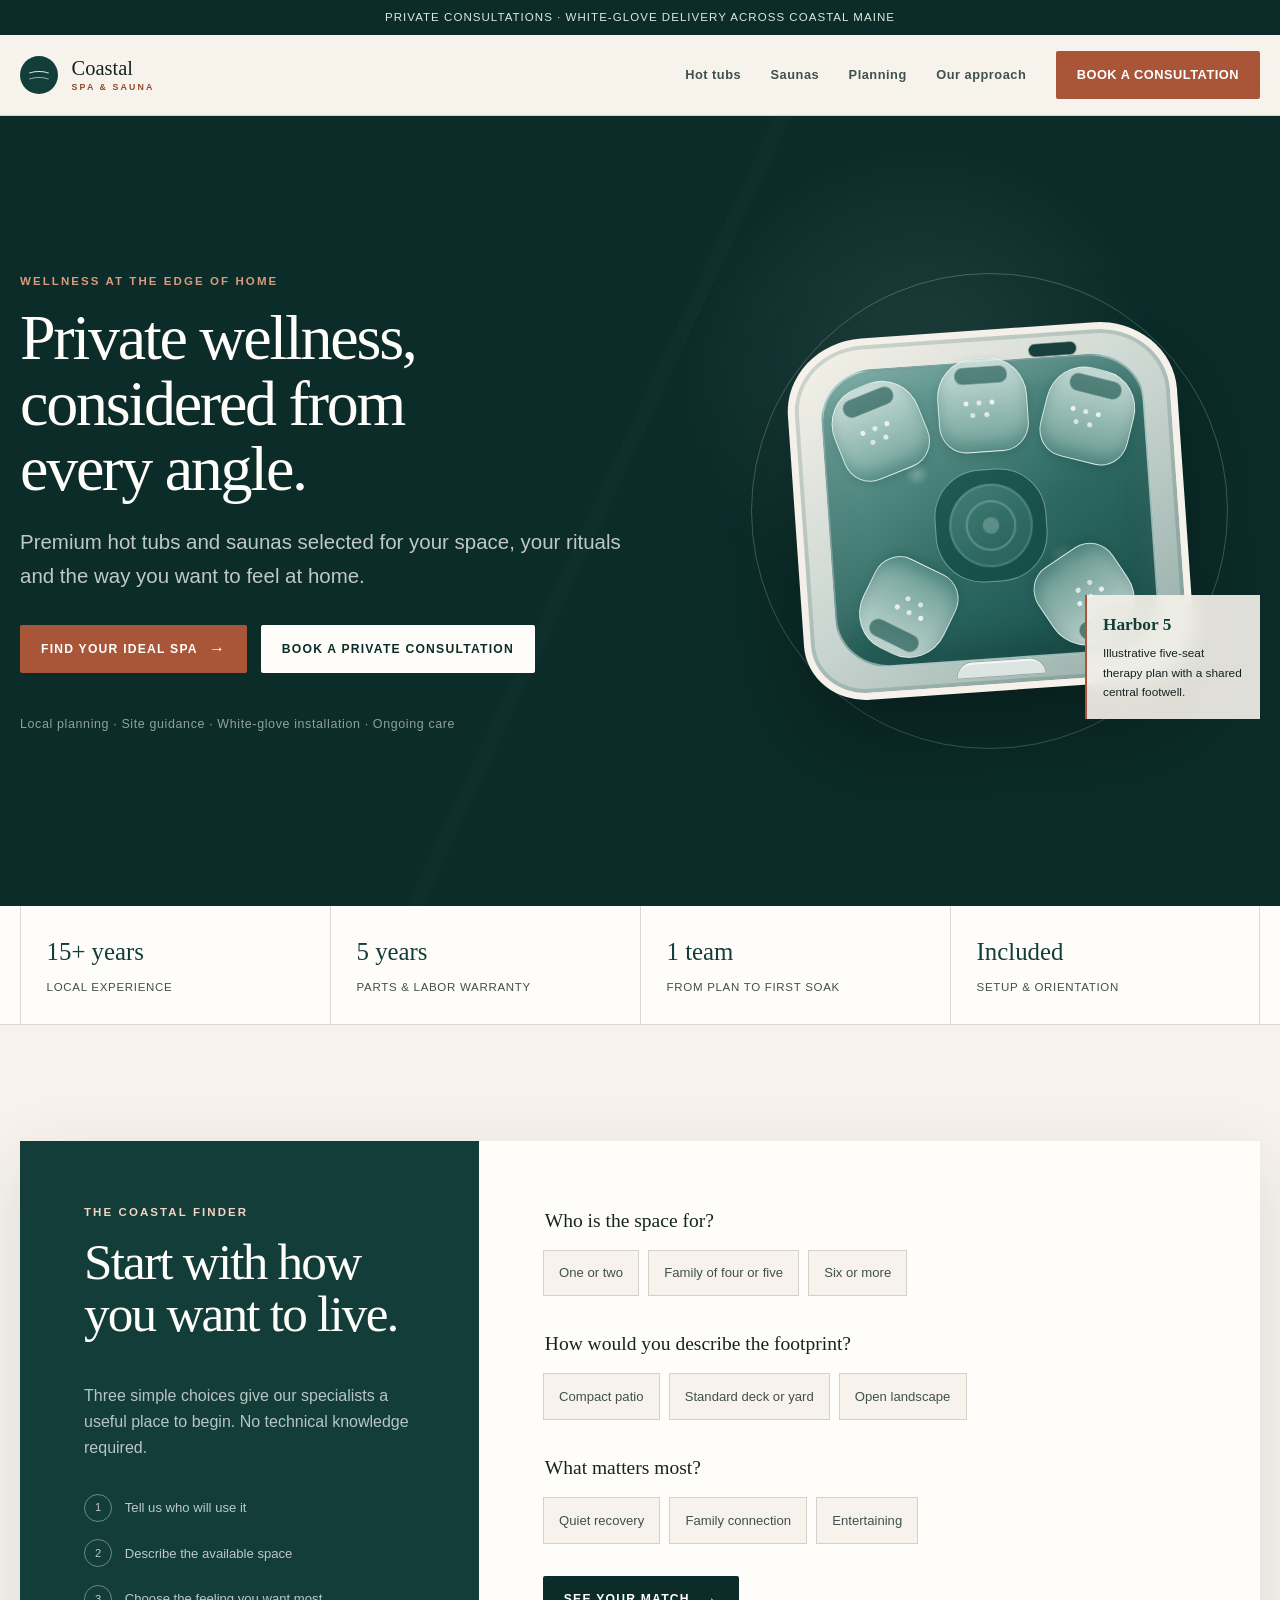
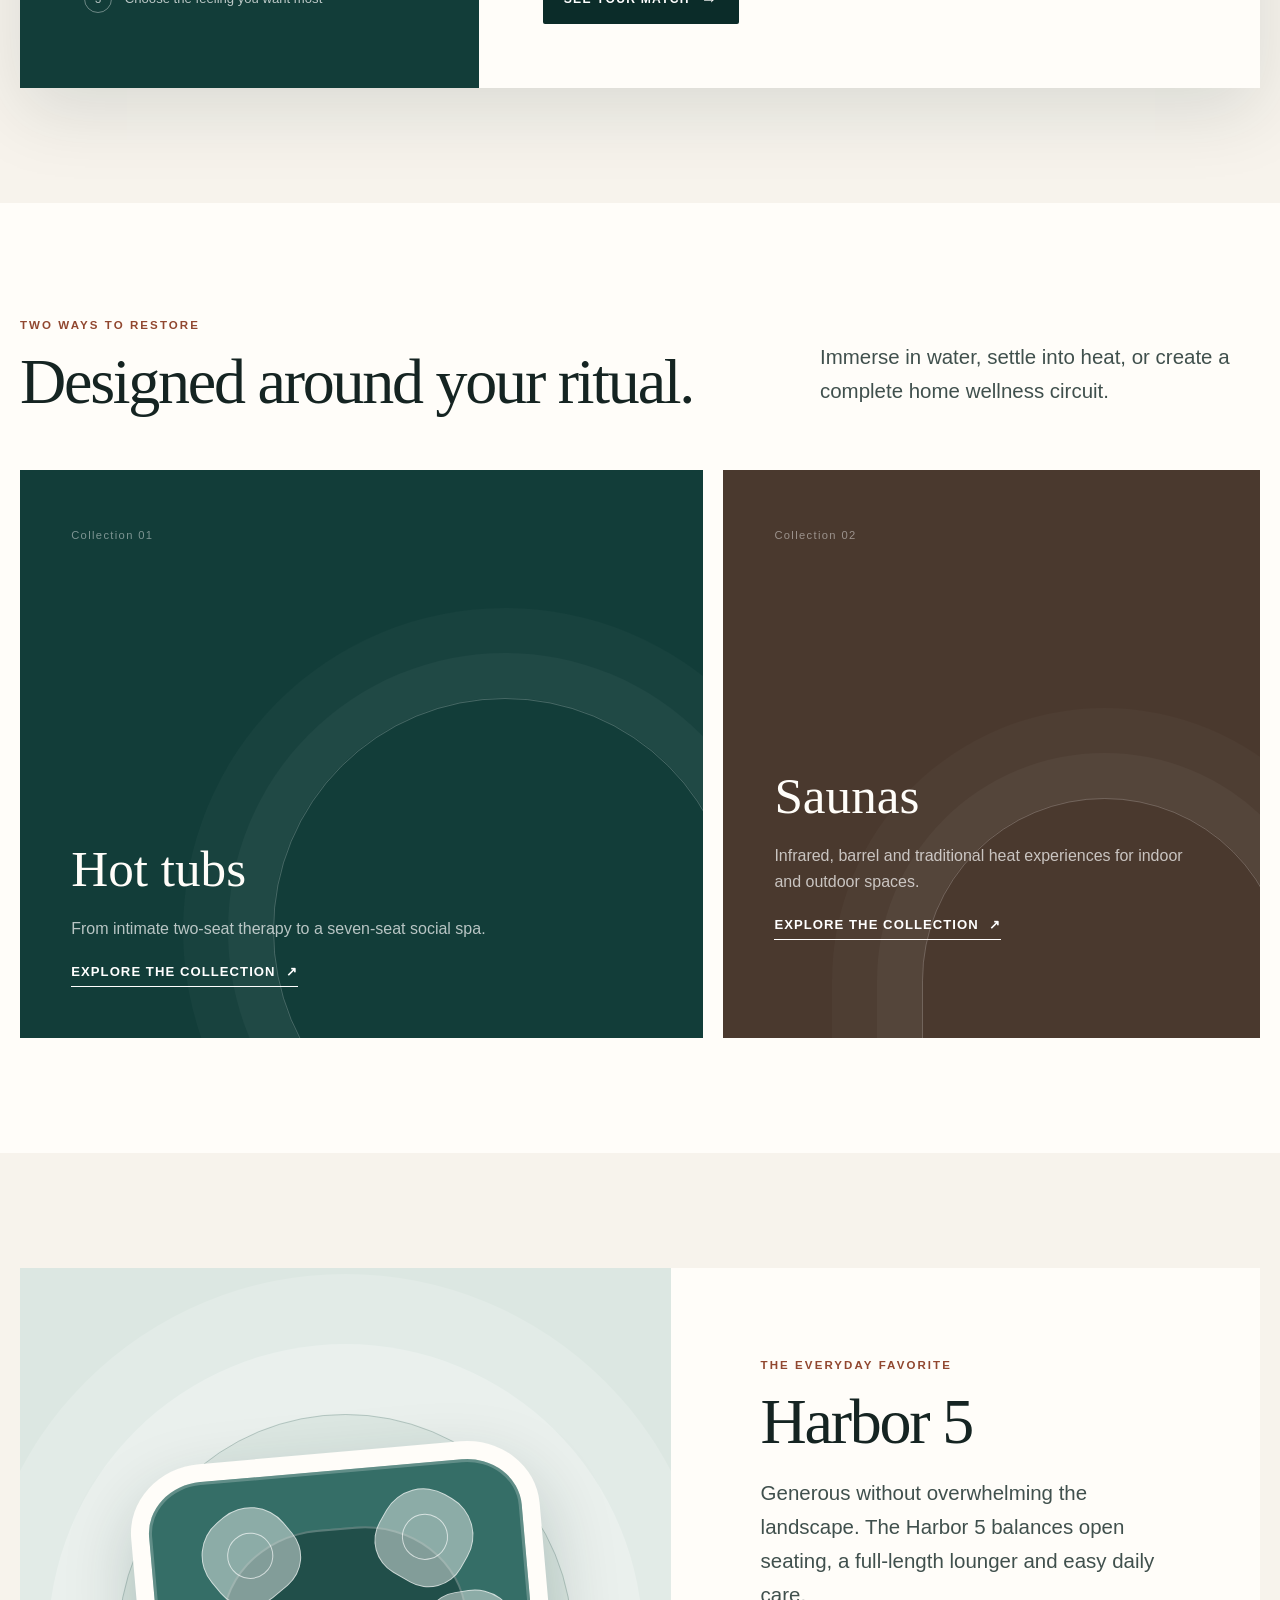
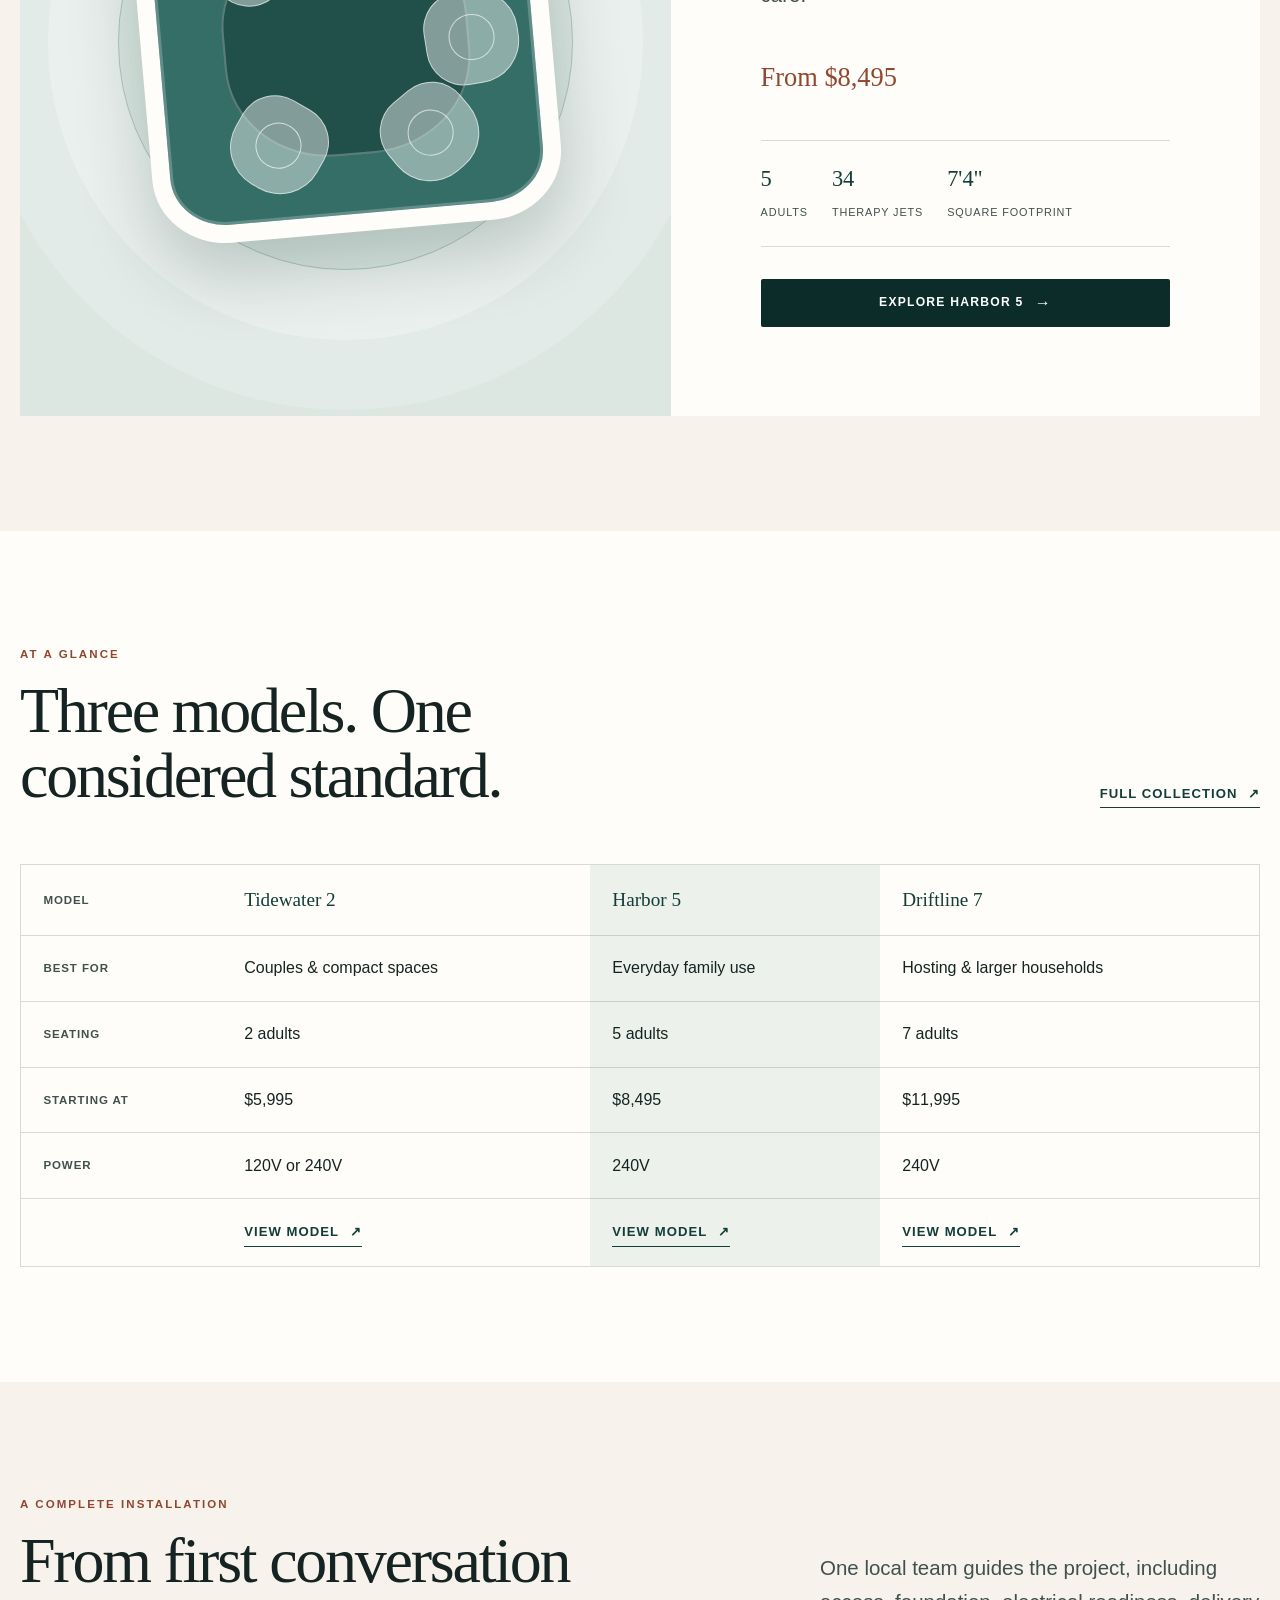
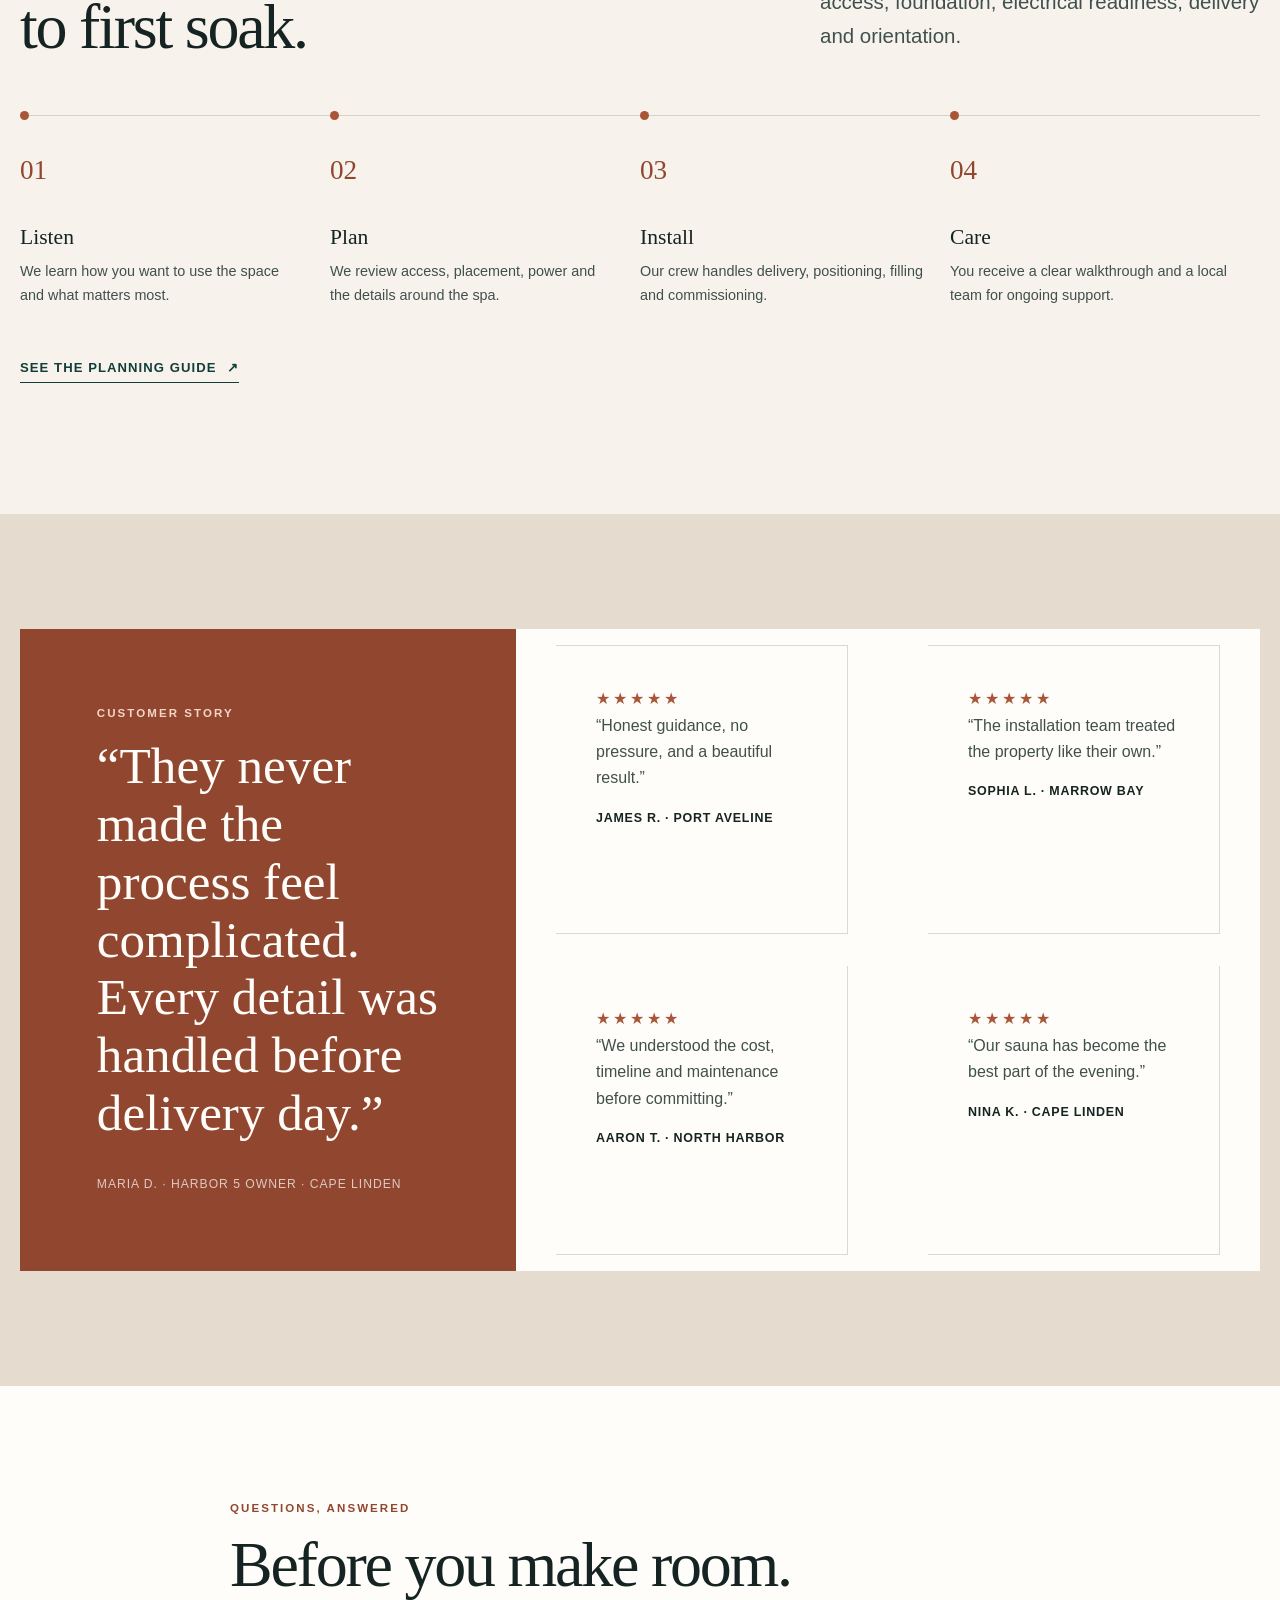
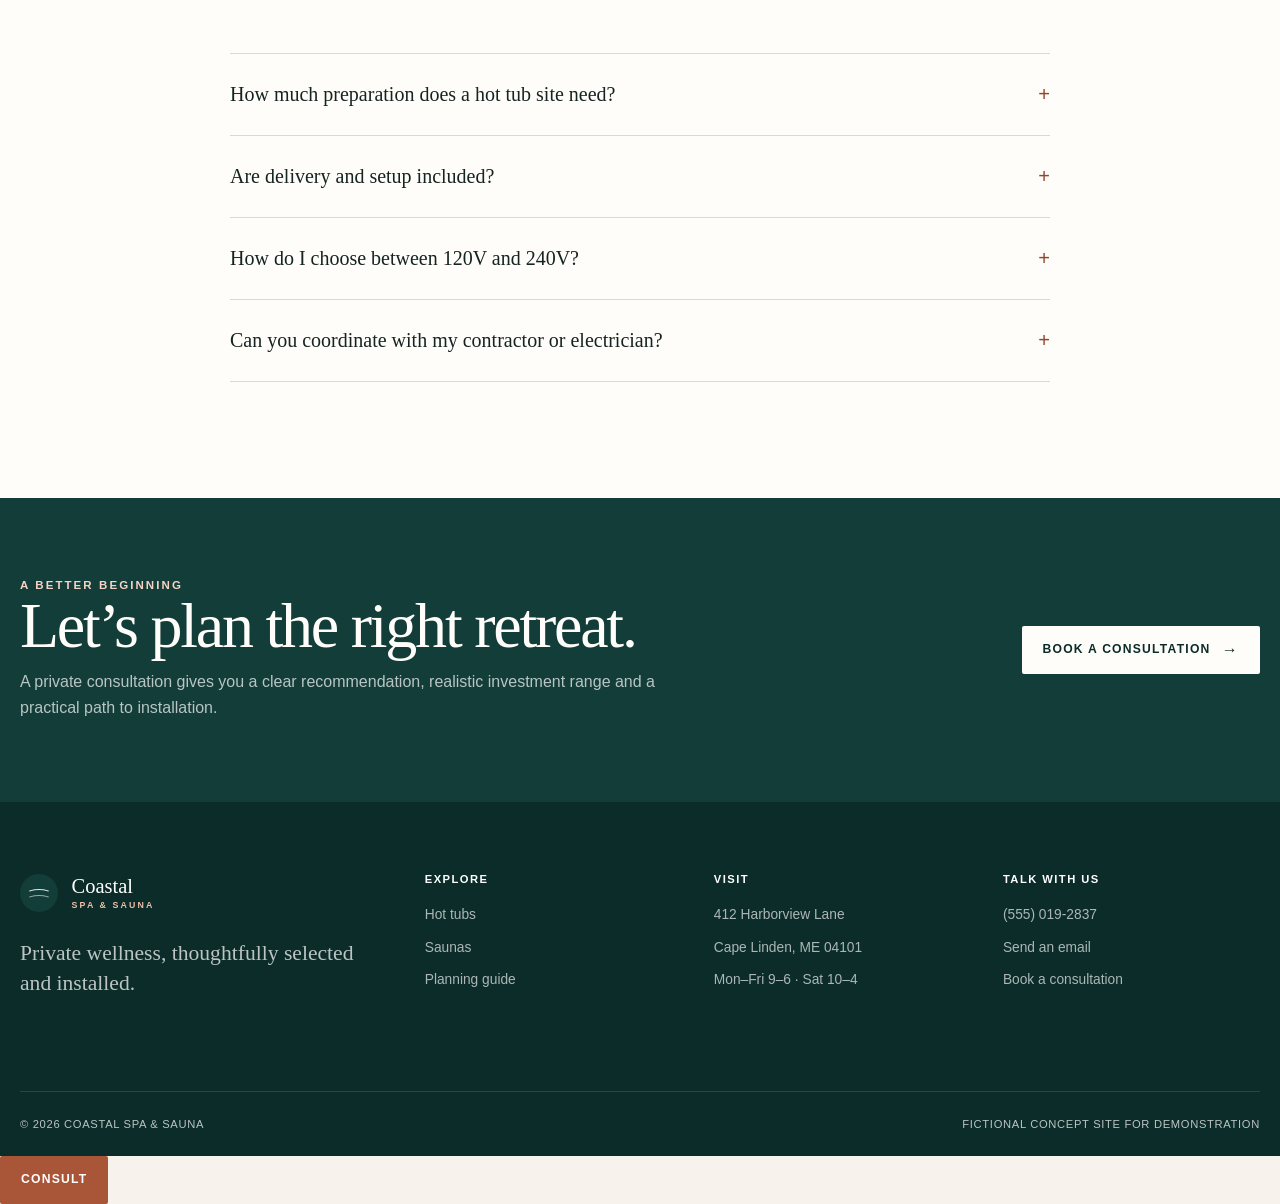
==== commit 3d487a6d: "Redesign site for a luxury dealer experience" ====
--- a/index.html
+++ b/index.html
@@ -1,259 +1,106 @@
-<!DOCTYPE html>
+<!doctype html>
 <html lang="en">
 <head>
-<meta charset="UTF-8">
-<meta name="viewport" content="width=device-width, initial-scale=1.0">
-<title>Coastal Spa & Sauna | Hot Tubs & Saunas</title>
-<meta name="description" content="Coastal Spa & Sauna is a family-owned dealer of premium hot tubs and saunas, delivered and installed across the coast. Explore our models and get a free quote.">
-<meta name="theme-color" content="#0E4A47">
-<link rel="icon" href="favicon.svg" type="image/svg+xml">
-<meta property="og:type" content="website">
-<meta property="og:title" content="Coastal Spa & Sauna | Hot Tubs & Saunas">
-<meta property="og:description" content="Family-owned dealer of premium hot tubs and saunas, delivered and installed across the coast. Get a free quote today.">
-<meta property="og:url" content="https://coastalspaandsauna.example/">
-<meta property="og:image" content="https://placehold.co/1200x630/0E4A47/FBF7F0?text=Coastal+Spa+%26+Sauna">
-<meta name="twitter:card" content="summary_large_image">
-<link rel="stylesheet" href="styles.css">
+  <meta charset="utf-8">
+  <meta name="viewport" content="width=device-width,initial-scale=1">
+  <title>Coastal Spa &amp; Sauna | Private Wellness, Thoughtfully Installed</title>
+  <meta name="description" content="Explore premium hot tubs and saunas with guidance from local specialists. Coastal Spa & Sauna provides thoughtful planning, white-glove installation and lifelong support.">
+  <meta name="theme-color" content="#0b2c29"><meta property="og:image" content="https://coastal-spa-sauna.thomas-12e.workers.dev/og-coastal.png"><meta name="twitter:card" content="summary_large_image">
+  <link rel="canonical" href="https://coastal-spa-sauna.thomas-12e.workers.dev/">
+  <link rel="icon" href="favicon.svg" type="image/svg+xml">
+  <meta property="og:type" content="website">
+  <meta property="og:title" content="Coastal Spa & Sauna | Private Wellness, Thoughtfully Installed">
+  <meta property="og:description" content="Premium hot tubs and saunas, selected with care and installed by local specialists.">
+  <meta property="og:url" content="https://coastal-spa-sauna.thomas-12e.workers.dev/">
+
+  <link rel="stylesheet" href="styles.css">
+  <script src="script.js" defer></script>
+  <script type="application/ld+json">{"@context":"https://schema.org","@type":"LocalBusiness","name":"Coastal Spa & Sauna","description":"A fictional premium hot tub and sauna dealer serving coastal Maine.","telephone":"+1-555-019-2837","email":"hello@coastalspaandsauna.example","address":{"@type":"PostalAddress","streetAddress":"412 Harborview Lane","addressLocality":"Cape Linden","addressRegion":"ME","postalCode":"04101"},"url":"https://coastal-spa-sauna.thomas-12e.workers.dev/"}</script>
 </head>
 <body>
-
+<a class="skip-link" href="#main">Skip to main content</a>
+<div class="announcement">Private consultations &middot; White-glove delivery across coastal Maine</div>
 <header class="site-header">
   <div class="container header-inner">
-    <a href="index.html" class="logo">
-      <span class="logo-mark" aria-hidden="true">
-        <svg viewBox="0 0 44 44" xmlns="http://www.w3.org/2000/svg">
-          <defs>
-            <linearGradient id="spaMark" x1="0" y1="0" x2="1" y2="1">
-              <stop offset="0" stop-color="#1E7B72"/>
-              <stop offset="1" stop-color="#0E4A47"/>
-            </linearGradient>
-          </defs>
-          <circle cx="22" cy="22" r="21" fill="url(#spaMark)"/>
-          <path d="M22 9 C25 14 27 16.5 27 19 a5 5 0 0 1 -10 0 C17 16.5 19 14 22 9 Z" fill="#C7643F"/>
-          <path d="M9 28 q6.5 -4 13 0 t13 0" fill="none" stroke="#FBF7F0" stroke-width="1.6" stroke-linecap="round" opacity="0.9"/>
-          <path d="M10 33 q6 -3.6 12 0 t12 0" fill="none" stroke="#57B6A8" stroke-width="1.6" stroke-linecap="round" opacity="0.9"/>
-        </svg>
-      </span>
-      <span class="logo-text">
-        <span class="logo-name">Coastal</span>
-        <span class="logo-sub">Spa &amp; Sauna</span>
-      </span>
-    </a>
-    <button class="nav-toggle" type="button" aria-label="Open menu" aria-expanded="false" aria-controls="site-nav">
-      <span></span><span></span><span></span>
-    </button>
-    <nav class="nav" id="site-nav">
-      <a href="#models">Models</a>
-      <a href="#saunas">Saunas</a>
-      <a href="#why-us">Why Us</a>
-      <a href="#testimonials">Reviews</a>
-      <a href="#contact">Contact</a>
-      <a href="pricing.html" class="btn btn-primary nav-cta-inline">Get a Free Quote</a>
+    <a class="brand" href="index.html" aria-label="Coastal Spa and Sauna home"><span class="brand-mark" aria-hidden="true"></span><span class="brand-copy"><span class="brand-name">Coastal</span><span class="brand-sub">Spa &amp; Sauna</span></span></a>
+    <button class="nav-toggle" type="button" aria-label="Open menu" aria-expanded="false" aria-controls="site-nav"><span></span><span></span><span></span></button>
+    <nav class="nav" id="site-nav" aria-label="Primary navigation">
+      <a href="hot-tubs.html">Hot tubs</a><a href="saunas.html">Saunas</a><a href="planning.html">Planning</a><a href="about.html">Our approach</a><a class="btn btn-primary" href="pricing.html">Book a consultation</a>
     </nav>
-    <a href="pricing.html" class="btn btn-primary nav-cta">Get a Free Quote</a>
   </div>
 </header>
 
-<section class="hero">
-  <div class="hero-bubbles" aria-hidden="true">
-    <span></span><span></span><span></span><span></span><span></span>
-    <span></span><span></span><span></span><span></span><span></span>
-    <span></span><span></span>
-  </div>
-  <div class="container hero-inner">
-    <h1>Bring the Coast Home.</h1>
-    <p class="subheadline">Premium hot tubs and saunas, delivered and installed by local experts. Relax deeper, recover faster, and turn your backyard into a retreat.</p>
-    <a href="#quote" class="btn btn-primary btn-lg">Get a Free Quote</a>
-  </div>
-  <div class="hero-wave" aria-hidden="true">
-    <svg viewBox="0 0 1440 120" preserveAspectRatio="none" xmlns="http://www.w3.org/2000/svg">
-      <path d="M0,64 C240,112 480,16 720,48 C960,80 1200,120 1440,72 L1440,120 L0,120 Z"></path>
-    </svg>
-  </div>
-</section>
-
-<section class="section" id="models">
-  <div class="container">
-    <h2 class="section-title reveal">Our Hot Tub Models</h2>
-    <p class="section-subtitle reveal">Three sizes, one standard of craftsmanship.</p>
-    <div class="product-grid">
-
-      <article class="product-card reveal">
-        <div class="product-media">
-          <img src="https://placehold.co/480x320/1E7B72/FFFFFF?text=Tidewater+2" alt="Tidewater 2 hot tub">
-        </div>
-        <div class="product-body">
-          <h3>Tidewater 2</h3>
-          <p>A cozy two-seater built for quiet evenings and small patios, with full-body jet coverage.</p>
-          <a href="tidewater-2.html" class="product-link">Learn More <span aria-hidden="true">&rarr;</span></a>
-        </div>
-      </article>
-
-      <article class="product-card product-card-featured reveal">
-        <div class="product-badge">Most Popular</div>
-        <div class="product-media">
-          <img src="https://placehold.co/480x320/C7643F/FFFFFF?text=Harbor+5" alt="Harbor 5 hot tub">
-        </div>
-        <div class="product-body">
-          <h3>Harbor 5</h3>
-          <p>Our most popular model, seating five, balancing family-friendly space with energy efficiency.</p>
-          <a href="harbor-5.html" class="product-link">Learn More <span aria-hidden="true">&rarr;</span></a>
-        </div>
-      </article>
-
-      <article class="product-card reveal">
-        <div class="product-media">
-          <img src="https://placehold.co/480x320/0E4A47/FFFFFF?text=Driftline+7" alt="Driftline 7 hot tub">
-        </div>
-        <div class="product-body">
-          <h3>Driftline 7</h3>
-          <p>A full-size entertainer's spa with seven seats, dual pumps, and app-controlled lighting.</p>
-          <a href="driftline-7.html" class="product-link">Learn More <span aria-hidden="true">&rarr;</span></a>
-        </div>
-      </article>
-
-    </div>
-  </div>
-</section>
-
-<section class="section section-alt" id="saunas">
-  <div class="container">
-    <h2 class="section-title reveal">Our Saunas</h2>
-    <p class="section-subtitle reveal">Finish the ritual with heat that soothes.</p>
-    <div class="product-grid">
-
-      <article class="product-card reveal">
-        <div class="product-media">
-          <img src="https://placehold.co/480x320/1E7B72/FFFFFF?text=Harborlight" alt="Harborlight infrared sauna">
-        </div>
-        <div class="product-body">
-          <h3>Harborlight Infrared</h3>
-          <p>A two-person infrared cabin that warms deep and fast, ideal for a low-energy daily reset.</p>
-          <a href="pricing.html" class="product-link">Get a Quote <span aria-hidden="true">&rarr;</span></a>
-        </div>
-      </article>
-
-      <article class="product-card reveal">
-        <div class="product-media">
-          <img src="https://placehold.co/480x320/C7643F/FFFFFF?text=Nordic+Barrel" alt="Nordic barrel sauna">
-        </div>
-        <div class="product-body">
-          <h3>Nordic Barrel</h3>
-          <p>A four-person outdoor barrel sauna in western red cedar, available wood-fired or electric.</p>
-          <a href="pricing.html" class="product-link">Get a Quote <span aria-hidden="true">&rarr;</span></a>
-        </div>
-      </article>
-
-      <article class="product-card reveal">
-        <div class="product-media">
-          <img src="https://placehold.co/480x320/0E4A47/FFFFFF?text=Cove+Cabin" alt="Cove Cabin traditional sauna">
-        </div>
-        <div class="product-body">
-          <h3>Cove Cabin</h3>
-          <p>A traditional indoor cabin sauna seating up to five, with a premium heater and glass door.</p>
-          <a href="pricing.html" class="product-link">Get a Quote <span aria-hidden="true">&rarr;</span></a>
-        </div>
-      </article>
-
-    </div>
-  </div>
-</section>
-
-<section class="section" id="why-us">
-  <div class="container">
-    <h2 class="section-title reveal">Why Choose Coastal Spa &amp; Sauna</h2>
-    <div class="values-grid">
-      <div class="value-card reveal">
-        <div class="value-icon">01</div>
-        <h3>Local Expertise</h3>
-        <p>Family-owned and operated, with over 15 years serving coastal communities.</p>
+<main id="main">
+  <section class="hero-home">
+    <div class="container hero-grid">
+      <div class="hero-copy">
+        <p class="eyebrow">Wellness at the edge of home</p>
+        <h1>Private wellness, considered from every angle.</h1>
+        <p class="lede">Premium hot tubs and saunas selected for your space, your rituals and the way you want to feel at home.</p>
+        <div class="hero-actions"><a class="btn btn-primary btn-arrow" href="#finder">Find your ideal spa</a><a class="btn btn-light" href="pricing.html">Book a private consultation</a></div>
+        <p class="hero-note">Local planning &middot; Site guidance &middot; White-glove installation &middot; Ongoing care</p>
       </div>
-      <div class="value-card reveal">
-        <div class="value-icon">02</div>
-        <h3>Free In-Home Consult</h3>
-        <p>We'll assess your space, power, and needs before you spend a dime.</p>
-      </div>
-      <div class="value-card reveal">
-        <div class="value-icon">03</div>
-        <h3>5-Year Warranty</h3>
-        <p>Every spa and sauna is backed by a comprehensive parts and labor warranty.</p>
-      </div>
-      <div class="value-card reveal">
-        <div class="value-icon">04</div>
-        <h3>White-Glove Delivery</h3>
-        <p>Our crew handles placement, setup, and a full walkthrough at no extra cost.</p>
+      <div class="hero-stage" aria-label="Illustrative top-down seating plan of the five-seat Harbor 5 spa">
+        <span class="water-orbit" aria-hidden="true"></span>
+        <span class="hero-spa" aria-hidden="true">
+          <i class="hero-seat hero-seat-1"></i><i class="hero-seat hero-seat-2"></i><i class="hero-seat hero-seat-3"></i><i class="hero-seat hero-seat-4"></i><i class="hero-seat hero-seat-5"></i>
+          <i class="hero-footwell"></i><i class="hero-control"></i>
+        </span>
+        <div class="stage-label"><strong>Harbor 5</strong>Illustrative five-seat therapy plan with a shared central footwell.</div>
       </div>
     </div>
-  </div>
-</section>
+  </section>
 
-<section class="section" id="testimonials">
-  <div class="container">
-    <h2 class="section-title reveal">What Our Customers Say</h2>
-    <div class="testimonial-grid">
-      <blockquote class="testimonial-card reveal">
-        <div class="stars" role="img" aria-label="Rated 5 out of 5">&#9733;&#9733;&#9733;&#9733;&#9733;</div>
-        <p>"The team made the whole process painless, from picking the right size to the actual install. We use the Harbor 5 almost every night."</p>
-        <footer>
-          <span class="avatar" aria-hidden="true">MD</span>
-          <span class="cite">Maria D.<small>Cape Linden</small></span>
-        </footer>
-      </blockquote>
-      <blockquote class="testimonial-card reveal">
-        <div class="stars" role="img" aria-label="Rated 5 out of 5">&#9733;&#9733;&#9733;&#9733;&#9733;</div>
-        <p>"Honest advice, no upsell pressure, and the delivery crew was fantastic. Couldn't be happier with our Tidewater 2."</p>
-        <footer>
-          <span class="avatar" aria-hidden="true">JR</span>
-          <span class="cite">James R.<small>Port Aveline</small></span>
-        </footer>
-      </blockquote>
-      <blockquote class="testimonial-card reveal">
-        <div class="stars" role="img" aria-label="Rated 5 out of 5">&#9733;&#9733;&#9733;&#9733;&#9733;</div>
-        <p>"Best investment we've made in our backyard. The Driftline 7 is perfect for hosting friends on weekends."</p>
-        <footer>
-          <span class="avatar" aria-hidden="true">SL</span>
-          <span class="cite">Sophia L.<small>Marrow Bay</small></span>
-        </footer>
-      </blockquote>
+  <section class="proof-bar" aria-label="Dealer credentials">
+    <div class="container proof-grid">
+      <div class="proof-item"><strong>15+ years</strong><span>Local experience</span></div>
+      <div class="proof-item"><strong>5 years</strong><span>Parts &amp; labor warranty</span></div>
+      <div class="proof-item"><strong>1 team</strong><span>From plan to first soak</span></div>
+      <div class="proof-item"><strong>Included</strong><span>Setup &amp; orientation</span></div>
     </div>
-  </div>
-</section>
+  </section>
 
-<section class="section section-cta" id="quote">
-  <div class="cta-inner container reveal">
-    <h2>Ready to Relax?</h2>
-    <p>Get a free, no-obligation quote from our team today.</p>
-    <a href="pricing.html" class="btn btn-primary btn-lg">Get a Free Quote</a>
-  </div>
-</section>
+  <section class="section" id="finder">
+    <div class="container finder-shell reveal">
+      <div class="finder-intro"><p class="eyebrow">The Coastal Finder</p><h2>Start with how you want to live.</h2><p>Three simple choices give our specialists a useful place to begin. No technical knowledge required.</p><ol class="finder-steps"><li>Tell us who will use it</li><li>Describe the available space</li><li>Choose the feeling you want most</li></ol></div>
+      <form class="finder-form" id="spa-finder">
+        <fieldset class="finder-question"><legend>Who is the space for?</legend><div class="choice-row"><label class="choice"><input required type="radio" name="people" value="two"><span>One or two</span></label><label class="choice"><input type="radio" name="people" value="five"><span>Family of four or five</span></label><label class="choice"><input type="radio" name="people" value="seven"><span>Six or more</span></label></div></fieldset>
+        <fieldset class="finder-question"><legend>How would you describe the footprint?</legend><div class="choice-row"><label class="choice"><input required type="radio" name="space" value="compact"><span>Compact patio</span></label><label class="choice"><input type="radio" name="space" value="standard"><span>Standard deck or yard</span></label><label class="choice"><input type="radio" name="space" value="open"><span>Open landscape</span></label></div></fieldset>
+        <fieldset class="finder-question"><legend>What matters most?</legend><div class="choice-row"><label class="choice"><input required type="radio" name="goal" value="restore"><span>Quiet recovery</span></label><label class="choice"><input type="radio" name="goal" value="connect"><span>Family connection</span></label><label class="choice"><input type="radio" name="goal" value="entertain"><span>Entertaining</span></label></div></fieldset>
+        <button class="btn btn-dark btn-arrow" type="submit">See your match</button>
+        <div class="finder-result" tabindex="-1" aria-live="polite"><p class="eyebrow">Your starting point</p><h3 data-result-name></h3><p data-result-reason></p><div class="hero-actions"><a class="text-link" data-result-link href="hot-tubs.html">Explore the model</a><a class="text-link" data-quote-link href="pricing.html">Discuss this fit</a></div></div>
+      </form>
+    </div>
+  </section>
 
-<footer class="site-footer" id="contact">
-  <div class="container footer-inner">
-    <div class="footer-col">
-      <h4>Coastal Spa &amp; Sauna</h4>
-      <p>412 Harborview Lane<br>Cape Linden, ME 04101</p>
-      <p>(555) 019-2837<br>hello@coastalspaandsauna.example</p>
-    </div>
-    <div class="footer-col">
-      <h4>Hours</h4>
-      <p>Mon&ndash;Fri: 9am&ndash;6pm<br>Sat: 10am&ndash;4pm<br>Sun: Closed</p>
-    </div>
-    <div class="footer-col">
-      <h4>Follow Us</h4>
-      <div class="social-links">
-        <a href="#" aria-label="Facebook">Facebook</a>
-        <a href="#" aria-label="Instagram">Instagram</a>
-        <a href="#" aria-label="YouTube">YouTube</a>
+  <section class="section section-paper">
+    <div class="container"><div class="section-head reveal"><div><p class="eyebrow">Two ways to restore</p><h2>Designed around your ritual.</h2></div><p class="lede">Immerse in water, settle into heat, or create a complete home wellness circuit.</p></div>
+      <div class="collection-grid">
+        <a class="collection-card reveal" href="hot-tubs.html"><span class="number">Collection 01</span><h3>Hot tubs</h3><p>From intimate two-seat therapy to a seven-seat social spa.</p><span class="text-link">Explore the collection</span></a>
+        <a class="collection-card reveal" href="saunas.html"><span class="number">Collection 02</span><h3>Saunas</h3><p>Infrared, barrel and traditional heat experiences for indoor and outdoor spaces.</p><span class="text-link">Explore the collection</span></a>
       </div>
     </div>
-  </div>
-  <div class="container footer-bottom">
-    <p>&copy; 2026 Coastal Spa &amp; Sauna. This is a demo site for pitch purposes only.</p>
-  </div>
-</footer>
+  </section>
 
-<a href="pricing.html" class="mobile-quote-bar">Get a Free Quote</a>
+  <section class="section"><div class="container feature-story reveal">
+    <div class="model-stage" aria-label="Top-down five-seat layout"><div class="spa-diagram" aria-hidden="true"><i class="seat seat-1"></i><i class="seat seat-2"></i><i class="seat seat-3"></i><i class="seat seat-4"></i><i class="seat seat-5"></i></div></div>
+    <div class="story-copy"><p class="eyebrow">The everyday favorite</p><h2>Harbor 5</h2><p class="lede">Generous without overwhelming the landscape. The Harbor 5 balances open seating, a full-length lounger and easy daily care.</p><p class="price">From $8,495</p><div class="stat-row"><div class="stat"><strong>5</strong><span>Adults</span></div><div class="stat"><strong>34</strong><span>Therapy jets</span></div><div class="stat"><strong>7'4"</strong><span>Square footprint</span></div></div><a class="btn btn-dark btn-arrow" href="harbor-5.html">Explore Harbor 5</a></div>
+  </div></section>
 
-<script src="script.js"></script>
+  <section class="section section-paper"><div class="container"><div class="section-head reveal"><div><p class="eyebrow">At a glance</p><h2>Three models. One considered standard.</h2></div><a class="text-link" href="hot-tubs.html">Full collection</a></div>
+    <div class="compare-wrap reveal"><table class="compare-table"><thead><tr><th>Model</th><th>Tidewater 2</th><th class="recommended">Harbor 5</th><th>Driftline 7</th></tr></thead><tbody><tr><td>Best for</td><td>Couples &amp; compact spaces</td><td class="recommended">Everyday family use</td><td>Hosting &amp; larger households</td></tr><tr><td>Seating</td><td>2 adults</td><td class="recommended">5 adults</td><td>7 adults</td></tr><tr><td>Starting at</td><td>$5,995</td><td class="recommended">$8,495</td><td>$11,995</td></tr><tr><td>Power</td><td>120V or 240V</td><td class="recommended">240V</td><td>240V</td></tr><tr><td></td><td><a class="text-link" href="tidewater-2.html">View model</a></td><td class="recommended"><a class="text-link" href="harbor-5.html">View model</a></td><td><a class="text-link" href="driftline-7.html">View model</a></td></tr></tbody></table></div>
+  </div></section>
+
+  <section class="section"><div class="container"><div class="section-head reveal"><div><p class="eyebrow">A complete installation</p><h2>From first conversation to first soak.</h2></div><p class="lede">One local team guides the project, including access, foundation, electrical readiness, delivery and orientation.</p></div><div class="process-grid reveal"><article class="process-step"><span class="step-no">01</span><h3>Listen</h3><p>We learn how you want to use the space and what matters most.</p></article><article class="process-step"><span class="step-no">02</span><h3>Plan</h3><p>We review access, placement, power and the details around the spa.</p></article><article class="process-step"><span class="step-no">03</span><h3>Install</h3><p>Our crew handles delivery, positioning, filling and commissioning.</p></article><article class="process-step"><span class="step-no">04</span><h3>Care</h3><p>You receive a clear walkthrough and a local team for ongoing support.</p></article></div><p style="margin-top:2rem"><a class="text-link" href="planning.html">See the planning guide</a></p></div></section>
+
+  <section class="section section-sand"><div class="container quote-layout reveal"><div class="quote-feature"><p class="eyebrow">Customer story</p><blockquote>“They never made the process feel complicated. Every detail was handled before delivery day.”</blockquote><cite>Maria D. &middot; Harbor 5 owner &middot; Cape Linden</cite></div><div class="quote-notes"><blockquote class="quote-note"><div class="stars" aria-label="5 out of 5 stars">★★★★★</div><p>“Honest guidance, no pressure, and a beautiful result.”</p><footer>James R. &middot; Port Aveline</footer></blockquote><blockquote class="quote-note"><div class="stars" aria-label="5 out of 5 stars">★★★★★</div><p>“The installation team treated the property like their own.”</p><footer>Sophia L. &middot; Marrow Bay</footer></blockquote><blockquote class="quote-note"><div class="stars" aria-label="5 out of 5 stars">★★★★★</div><p>“We understood the cost, timeline and maintenance before committing.”</p><footer>Aaron T. &middot; North Harbor</footer></blockquote><blockquote class="quote-note"><div class="stars" aria-label="5 out of 5 stars">★★★★★</div><p>“Our sauna has become the best part of the evening.”</p><footer>Nina K. &middot; Cape Linden</footer></blockquote></div></div></section>
+
+  <section class="section section-paper"><div class="narrow"><div class="section-head reveal"><div><p class="eyebrow">Questions, answered</p><h2>Before you make room.</h2></div></div><div class="faq-list reveal"><details><summary>How much preparation does a hot tub site need?</summary><p>Most spas need a level, load-bearing surface, a clear delivery path and appropriate electrical service. Our consultation identifies those needs before delivery is scheduled.</p></details><details><summary>Are delivery and setup included?</summary><p>Standard local delivery, positioning, setup and a full owner orientation are included in this fictional demonstration offer. Complex access or crane placement would be quoted separately.</p></details><details><summary>How do I choose between 120V and 240V?</summary><p>A 120V spa can simplify installation in compact settings, while 240V generally supports faster heating and stronger simultaneous operation. We review the tradeoff for your climate and routine.</p></details><details><summary>Can you coordinate with my contractor or electrician?</summary><p>Yes. We can provide placement and electrical requirements and coordinate the sequence so the site is ready before delivery day.</p></details></div></div></section>
+
+  <section class="consult-band"><div class="container consult-inner"><div><p class="eyebrow">A better beginning</p><h2>Let’s plan the right retreat.</h2><p>A private consultation gives you a clear recommendation, realistic investment range and a practical path to installation.</p></div><a class="btn btn-light btn-arrow" href="pricing.html">Book a consultation</a></div></section>
+</main>
+
+<footer class="site-footer"><div class="container footer-main"><div class="footer-brand"><a class="brand" href="index.html"><span class="brand-mark" aria-hidden="true"></span><span class="brand-copy"><span class="brand-name" style="color:#fff">Coastal</span><span class="brand-sub">Spa &amp; Sauna</span></span></a><p>Private wellness, thoughtfully selected and installed.</p></div><div class="footer-col"><h2>Explore</h2><a href="hot-tubs.html">Hot tubs</a><a href="saunas.html">Saunas</a><a href="planning.html">Planning guide</a></div><div class="footer-col"><h2>Visit</h2><span>412 Harborview Lane</span><span>Cape Linden, ME 04101</span><span>Mon–Fri 9–6 &middot; Sat 10–4</span></div><div class="footer-col"><h2>Talk with us</h2><a href="tel:+15550192837">(555) 019-2837</a><a href="mailto:hello@coastalspaandsauna.example">Send an email</a><a href="pricing.html">Book a consultation</a></div></div><div class="container footer-bottom"><span>&copy; <span data-year>2026</span> Coastal Spa &amp; Sauna</span><span>Fictional concept site for demonstration</span></div></footer>
+<a class="btn btn-primary mobile-consult" href="pricing.html">Consult</a>
 </body>
 </html>
--- a/styles.css
+++ b/styles.css
@@ -1,1403 +1,680 @@
 :root {
-  /* Warm terracotta accent (was the agency amber) */
-  --color-amber: #C7643F;
-  --color-clay-dark: #A64E30;
-  /* Spa teal brand tones (were the agency slate) */
-  --color-slate: #1E7B72;
-  --color-slate-dark: #0E4A47;
-  --color-aqua: #57B6A8;
-  /* Warm neutrals */
-  --color-stone: #D6CCBB;
-  --color-cream: #F0E7D8;
-  --color-paper: #FBF7F0;
-  --color-ink: #22302E;
-
-  --font-base: -apple-system, BlinkMacSystemFont, "Segoe UI", Helvetica, Arial, sans-serif;
-  --font-display: "Iowan Old Style", "Palatino Linotype", "Palatino", "Georgia", serif;
-  --max-width: 1140px;
-}
-
-* {
-  box-sizing: border-box;
-}
-
-html {
-  scroll-behavior: smooth;
-}
-
+  --ink: #152422;
+  --ink-soft: #40504d;
+  --pine: #123d39;
+  --pine-deep: #0b2c29;
+  --sea-glass: #8fb5ac;
+  --sea-mist: #dce7e2;
+  --oyster: #f7f3ec;
+  --sand: #e5dccf;
+  --paper: #fffdf9;
+  --copper: #a95538;
+  --copper-dark: #91472f;
+  --line: rgba(21, 36, 34, 0.16);
+  --shadow: 0 24px 70px rgba(11, 44, 41, 0.12);
+  --display: "Iowan Old Style", "Baskerville", "Palatino Linotype", Georgia, serif;
+  --sans: Inter, ui-sans-serif, -apple-system, BlinkMacSystemFont, "Segoe UI", sans-serif;
+  --max: 1240px;
+  --header-h: 80px;
+}
+
+*, *::before, *::after { box-sizing: border-box; }
+html { scroll-behavior: smooth; }
 body {
   margin: 0;
-  font-family: var(--font-base);
-  color: var(--color-ink);
-  background: var(--color-paper);
-  line-height: 1.6;
-}
-
+  color: var(--ink);
+  background: var(--oyster);
+  font-family: var(--sans);
+  font-size: 16px;
+  line-height: 1.65;
+  text-rendering: optimizeLegibility;
+}
+body.nav-open { overflow: hidden; }
+img { display: block; max-width: 100%; }
+a { color: inherit; }
+button, input, select, textarea { font: inherit; }
+button { color: inherit; }
+
+:focus-visible {
+  outline: 3px solid var(--copper);
+  outline-offset: 4px;
+}
+
+.skip-link {
+  position: fixed;
+  top: 12px;
+  left: 12px;
+  z-index: 1000;
+  transform: translateY(-180%);
+  padding: .65rem 1rem;
+  background: var(--paper);
+  border: 1px solid var(--ink);
+}
+.skip-link:focus { transform: none; }
+
+.container { width: min(calc(100% - 40px), var(--max)); margin-inline: auto; }
+.narrow { width: min(calc(100% - 40px), 820px); margin-inline: auto; }
+.eyebrow {
+  margin: 0 0 1rem;
+  color: var(--copper-dark);
+  font-size: .72rem;
+  font-weight: 750;
+  letter-spacing: .18em;
+  line-height: 1.3;
+  text-transform: uppercase;
+}
+h1, h2, h3, p { margin-top: 0; }
+h1, h2, h3 { text-wrap: balance; }
 h1, h2 {
-  font-family: var(--font-display);
-  font-weight: 700;
-}
-
-img {
-  max-width: 100%;
-  display: block;
-}
-
-a {
+  font-family: var(--display);
+  font-weight: 500;
+  letter-spacing: -.035em;
+  line-height: 1.02;
+}
+h1 { font-size: clamp(3.2rem, 8vw, 7.2rem); }
+h2 { font-size: clamp(2.3rem, 5vw, 4.5rem); }
+h3 { font-size: 1.35rem; line-height: 1.2; }
+.lede { max-width: 680px; color: var(--ink-soft); font-size: clamp(1.06rem, 2vw, 1.28rem); }
+.kicker { color: var(--ink-soft); font-size: .9rem; letter-spacing: .06em; text-transform: uppercase; }
+.muted { color: var(--ink-soft); }
+.text-link {
+  display: inline-flex;
+  gap: .65rem;
+  align-items: center;
+  padding-bottom: .18rem;
+  color: var(--pine);
+  border-bottom: 1px solid currentColor;
+  font-size: .82rem;
+  font-weight: 750;
+  letter-spacing: .08em;
   text-decoration: none;
-  color: inherit;
-}
-
-.container {
-  max-width: var(--max-width);
-  margin: 0 auto;
-  padding: 0 1.5rem;
-}
-
-/* Scroll reveal */
-.reveal {
-  opacity: 0;
-  transform: translateY(28px);
-  transition: opacity 0.7s cubic-bezier(0.22, 1, 0.36, 1),
-              transform 0.7s cubic-bezier(0.22, 1, 0.36, 1);
-  will-change: opacity, transform;
-}
-
-.reveal.is-visible {
-  opacity: 1;
-  transform: none;
-}
-
-/* Staggered reveal for items within a grid */
-.product-grid .reveal:nth-child(2),
-.values-grid .reveal:nth-child(2),
-.testimonial-grid .reveal:nth-child(2),
-.trust-grid .reveal:nth-child(2) {
-  transition-delay: 0.1s;
-}
-
-.product-grid .reveal:nth-child(3),
-.values-grid .reveal:nth-child(3),
-.testimonial-grid .reveal:nth-child(3),
-.trust-grid .reveal:nth-child(3) {
-  transition-delay: 0.2s;
-}
-
-.values-grid .reveal:nth-child(4),
-.trust-grid .reveal:nth-child(4) {
-  transition-delay: 0.3s;
-}
-
-@media (prefers-reduced-motion: reduce) {
-  .reveal {
-    opacity: 1;
-    transform: none;
-    transition: none;
-  }
-}
-
-/* Buttons */
-.btn {
-  display: inline-block;
-  padding: 0.75rem 1.5rem;
-  border-radius: 999px;
-  font-weight: 600;
-  transition: transform 0.15s ease, box-shadow 0.15s ease, background 0.15s ease;
-}
-
-.btn-primary {
-  background: var(--color-amber);
-  color: #fff;
-  box-shadow: 0 6px 16px rgba(199, 100, 63, 0.32);
-}
-
-.btn-primary:hover {
-  background: var(--color-clay-dark);
-  transform: translateY(-2px);
-  box-shadow: 0 10px 24px rgba(199, 100, 63, 0.42);
-}
-
-.btn-outline {
-  border: 2px solid var(--color-slate);
-  color: var(--color-slate);
-}
-
-.btn-outline:hover {
-  background: var(--color-slate);
-  color: #fff;
-}
-
-.btn-lg {
-  padding: 1rem 2.25rem;
-  font-size: 1.05rem;
-}
-
-/* Header */
+  text-transform: uppercase;
+}
+.text-link::after { content: "\2197"; transition: transform .2s ease; }
+.text-link:hover::after { transform: translate(3px, -3px); }
+
+.announcement {
+  padding: .5rem 20px;
+  color: var(--sea-mist);
+  background: var(--pine-deep);
+  font-size: .72rem;
+  letter-spacing: .09em;
+  text-align: center;
+  text-transform: uppercase;
+}
 .site-header {
   position: sticky;
   top: 0;
-  background: rgba(251, 247, 240, 0.9);
-  backdrop-filter: blur(8px);
-  border-bottom: 1px solid var(--color-stone);
   z-index: 100;
-  transition: box-shadow 0.3s ease, background 0.3s ease;
-}
-
-.site-header.scrolled {
-  background: rgba(251, 247, 240, 0.97);
-  box-shadow: 0 4px 20px rgba(14, 74, 71, 0.12);
-}
-
-.header-inner {
-  display: flex;
-  align-items: center;
-  justify-content: space-between;
-  padding-top: 1rem;
-  padding-bottom: 1rem;
-  gap: 1rem;
-}
-
-.logo {
-  display: flex;
-  align-items: center;
-  gap: 0.65rem;
-  white-space: nowrap;
-}
-
-.logo-mark {
-  flex: none;
-  width: 42px;
-  height: 42px;
-  display: block;
-}
-
-.logo-mark svg {
-  width: 100%;
-  height: 100%;
-  display: block;
-}
-
-.logo-text {
-  display: flex;
-  flex-direction: column;
-  line-height: 1;
-}
-
-.logo-name {
-  font-family: var(--font-display);
-  font-size: 1.4rem;
-  font-weight: 700;
-  color: var(--color-slate-dark);
-  letter-spacing: 0.01em;
-}
-
-.logo-sub {
-  font-size: 0.6rem;
-  font-weight: 600;
-  text-transform: uppercase;
-  letter-spacing: 0.3em;
-  color: var(--color-amber);
-  margin-top: 3px;
-}
-
-/* Hamburger toggle (mobile only) */
-.nav-toggle {
+  min-height: var(--header-h);
+  background: color-mix(in srgb, var(--oyster) 92%, transparent);
+  border-bottom: 1px solid var(--line);
+  backdrop-filter: blur(16px);
+}
+.header-inner { min-height: var(--header-h); display: flex; align-items: center; justify-content: space-between; gap: 1rem; }
+.brand { display: inline-flex; align-items: center; gap: .85rem; color: var(--ink); text-decoration: none; }
+.brand-mark {
+  position: relative;
+  width: 38px;
+  aspect-ratio: 1;
+  overflow: hidden;
+  background: var(--pine);
+  border-radius: 50%;
+}
+.brand-mark::before,
+.brand-mark::after {
+  content: "";
+  position: absolute;
+  left: 7px;
+  width: 24px;
+  height: 8px;
+  border: 1.5px solid var(--sea-mist);
+  border-color: var(--sea-mist) transparent transparent;
+  border-radius: 50%;
+}
+.brand-mark::before { top: 15px; }
+.brand-mark::after { top: 21px; opacity: .65; }
+.brand-copy { display: grid; line-height: 1; }
+.brand-name { font-family: var(--display); font-size: 1.28rem; }
+.brand-sub { margin-top: .3rem; color: var(--copper-dark); font-size: .55rem; font-weight: 750; letter-spacing: .24em; text-transform: uppercase; }
+.nav { display: flex; align-items: center; gap: clamp(1.1rem, 2.3vw, 2rem); }
+.nav a { color: var(--ink-soft); font-size: .8rem; font-weight: 650; letter-spacing: .04em; text-decoration: none; }
+.nav a:hover, .nav a[aria-current="page"] { color: var(--copper-dark); }
+.nav .btn-primary { color: #fff; }
+.nav-toggle { display: none; width: 46px; height: 46px; padding: 10px; background: transparent; border: 1px solid var(--line); cursor: pointer; }
+.nav-toggle span { display: block; width: 100%; height: 1px; margin: 6px 0; background: var(--ink); transition: .25s ease; }
+.site-header.nav-open .nav-toggle span:first-child { transform: translateY(7px) rotate(45deg); }
+.site-header.nav-open .nav-toggle span:nth-child(2) { opacity: 0; }
+.site-header.nav-open .nav-toggle span:last-child { transform: translateY(-7px) rotate(-45deg); }
+
+.btn {
   display: inline-flex;
-  flex-direction: column;
-  justify-content: center;
-  gap: 5px;
-  width: 44px;
-  height: 44px;
-  padding: 0 10px;
-  border: 1px solid var(--color-stone);
-  border-radius: 10px;
-  background: transparent;
-  cursor: pointer;
-}
-
-.nav-toggle span {
-  display: block;
-  height: 2px;
-  width: 100%;
-  border-radius: 2px;
-  background: var(--color-slate-dark);
-  transition: transform 0.25s ease, opacity 0.25s ease;
-}
-
-.site-header.nav-open .nav-toggle span:nth-child(1) { transform: translateY(7px) rotate(45deg); }
-.site-header.nav-open .nav-toggle span:nth-child(2) { opacity: 0; }
-.site-header.nav-open .nav-toggle span:nth-child(3) { transform: translateY(-7px) rotate(-45deg); }
-
-/* Nav: dropdown panel on mobile */
-.nav {
-  display: none;
-  position: absolute;
-  top: 100%;
-  left: 0;
-  right: 0;
-  flex-direction: column;
-  align-items: stretch;
-  padding: 0.5rem 1.5rem 1.25rem;
-  background: var(--color-paper);
-  border-bottom: 1px solid var(--color-stone);
-  box-shadow: 0 14px 26px rgba(14, 74, 71, 0.12);
-  font-weight: 600;
-}
-
-.site-header.nav-open .nav {
-  display: flex;
-}
-
-.nav a {
-  padding: 0.85rem 0.25rem;
-  border-bottom: 1px solid rgba(14, 74, 71, 0.08);
-}
-
-.nav a:hover {
-  color: var(--color-amber);
-}
-
-.nav-cta-inline {
-  margin-top: 1rem;
-  text-align: center;
-  color: #fff;
-  border-bottom: none;
-}
-
-.nav-cta {
-  display: none;
-}
-
-@media (min-width: 768px) {
-  .nav-toggle {
-    display: none;
-  }
-  .nav {
-    position: static;
-    display: flex;
-    flex-direction: row;
-    align-items: center;
-    gap: 1.75rem;
-    padding: 0;
-    background: none;
-    border-bottom: none;
-    box-shadow: none;
-    font-weight: 500;
-  }
-  .nav a {
-    padding: 0;
-    border-bottom: none;
-  }
-  .nav-cta-inline {
-    display: none;
-  }
-  .nav-cta {
-    display: inline-block;
-  }
-}
-
-/* Persistent quote bar (mobile only) */
-.mobile-quote-bar {
-  display: none;
-}
-
-@media (max-width: 767px) {
-  .mobile-quote-bar {
-    display: block;
-    position: fixed;
-    left: 0;
-    right: 0;
-    bottom: 0;
-    z-index: 200;
-    padding: 0.95rem 1rem;
-    background: var(--color-amber);
-    color: #fff;
-    font-weight: 700;
-    text-align: center;
-    letter-spacing: 0.01em;
-    box-shadow: 0 -4px 18px rgba(14, 74, 71, 0.2);
-  }
-  body {
-    padding-bottom: 3.6rem;
-  }
-}
-
-/* Hero */
-.hero {
-  position: relative;
-  overflow: hidden;
-  background: linear-gradient(135deg, #1E7B72 0%, #0E4A47 55%, #0A3835 100%);
-  background-size: 150% 150%;
-  animation: hero-gradient 18s ease infinite;
-  color: #fff;
-  padding: 5rem 0 7rem;
-  text-align: center;
-}
-
-@keyframes hero-gradient {
-  0%   { background-position: 0% 50%; }
-  50%  { background-position: 100% 50%; }
-  100% { background-position: 0% 50%; }
-}
-
-.hero-inner {
-  position: relative;
-  z-index: 2;
-}
-
-.hero h1 {
-  font-size: 2.4rem;
-  margin: 0 0 1rem;
-  font-weight: 800;
-  letter-spacing: -0.02em;
-  opacity: 0;
-  animation: hero-rise 0.8s cubic-bezier(0.22, 1, 0.36, 1) 0.15s forwards;
-}
-
-.hero .subheadline {
-  max-width: 640px;
-  margin: 0 auto 2rem;
-  font-size: 1.1rem;
-  color: var(--color-cream);
-  opacity: 0;
-  animation: hero-rise 0.8s cubic-bezier(0.22, 1, 0.36, 1) 0.35s forwards;
-}
-
-.hero .btn-lg {
-  opacity: 0;
-  animation: hero-rise 0.8s cubic-bezier(0.22, 1, 0.36, 1) 0.55s forwards;
-}
-
-@keyframes hero-rise {
-  from { opacity: 0; transform: translateY(24px); }
-  to   { opacity: 1; transform: translateY(0); }
-}
-
-/* Rising bubbles */
-.hero-bubbles {
-  position: absolute;
-  inset: 0;
-  z-index: 1;
-  pointer-events: none;
-}
-
-.hero-bubbles span {
-  position: absolute;
-  bottom: -60px;
-  display: block;
-  width: 20px;
-  height: 20px;
-  border-radius: 50%;
-  background: rgba(255, 255, 255, 0.12);
-  border: 1px solid rgba(255, 255, 255, 0.18);
-  animation: bubble-rise linear infinite;
-}
-
-.hero-bubbles span:nth-child(1)  { left: 6%;  width: 14px; height: 14px; animation-duration: 13s; animation-delay: 0s; }
-.hero-bubbles span:nth-child(2)  { left: 15%; width: 28px; height: 28px; animation-duration: 17s; animation-delay: 3s; }
-.hero-bubbles span:nth-child(3)  { left: 24%; width: 10px; height: 10px; animation-duration: 11s; animation-delay: 1s; }
-.hero-bubbles span:nth-child(4)  { left: 33%; width: 22px; height: 22px; animation-duration: 15s; animation-delay: 5s; }
-.hero-bubbles span:nth-child(5)  { left: 42%; width: 16px; height: 16px; animation-duration: 14s; animation-delay: 2s; }
-.hero-bubbles span:nth-child(6)  { left: 50%; width: 32px; height: 32px; animation-duration: 19s; animation-delay: 6s; background: rgba(87, 182, 168, 0.18); border-color: rgba(87, 182, 168, 0.3); }
-.hero-bubbles span:nth-child(7)  { left: 59%; width: 12px; height: 12px; animation-duration: 12s; animation-delay: 4s; }
-.hero-bubbles span:nth-child(8)  { left: 67%; width: 24px; height: 24px; animation-duration: 16s; animation-delay: 1.5s; }
-.hero-bubbles span:nth-child(9)  { left: 75%; width: 18px; height: 18px; animation-duration: 14s; animation-delay: 7s; }
-.hero-bubbles span:nth-child(10) { left: 83%; width: 26px; height: 26px; animation-duration: 18s; animation-delay: 3.5s; background: rgba(87, 182, 168, 0.16); border-color: rgba(87, 182, 168, 0.26); }
-.hero-bubbles span:nth-child(11) { left: 91%; width: 12px; height: 12px; animation-duration: 11s; animation-delay: 2.5s; }
-.hero-bubbles span:nth-child(12) { left: 96%; width: 20px; height: 20px; animation-duration: 15s; animation-delay: 5.5s; }
-
-@keyframes bubble-rise {
-  0%   { transform: translateY(0) scale(0.6); opacity: 0; }
-  10%  { opacity: 1; }
-  90%  { opacity: 1; }
-  100% { transform: translateY(-115vh) scale(1); opacity: 0; }
-}
-
-/* Wave divider */
-.hero-wave {
-  position: absolute;
-  left: 0;
-  right: 0;
-  bottom: -1px;
-  z-index: 2;
-  line-height: 0;
-}
-
-.hero-wave svg {
-  display: block;
-  width: 100%;
-  height: 80px;
-}
-
-.hero-wave path {
-  fill: var(--color-paper);
-}
-
-@media (min-width: 768px) {
-  .hero {
-    padding: 7rem 0 9rem;
-  }
-  .hero h1 {
-    font-size: 3.4rem;
-  }
-  .hero-wave svg {
-    height: 110px;
-  }
-}
-
-@media (prefers-reduced-motion: reduce) {
-  .hero,
-  .hero h1,
-  .hero .subheadline,
-  .hero .btn-lg,
-  .pricing-hero .eyebrow,
-  .hero-bubbles span {
-    animation: none;
-  }
-  .hero h1,
-  .hero .subheadline,
-  .hero .btn-lg,
-  .pricing-hero .eyebrow {
-    opacity: 1;
-  }
-  .hero-bubbles {
-    display: none;
-  }
-}
-
-/* Sections */
-.section {
-  padding: 4.5rem 0;
-}
-
-.section-alt {
-  background: var(--color-cream);
-}
-
-.section-title {
-  text-align: center;
-  font-size: 2rem;
-  margin: 0 0 1.5rem;
-  color: var(--color-slate-dark);
-}
-
-.section-title::after {
-  content: "";
-  display: block;
-  width: 64px;
-  height: 4px;
-  margin: 0.9rem auto 0;
-  border-radius: 999px;
-  background: linear-gradient(90deg, var(--color-amber), var(--color-aqua));
-}
-
-.section-subtitle {
-  text-align: center;
-  color: #6b6b6b;
-  margin: -0.75rem 0 3rem;
-}
-
-@media (min-width: 768px) {
-  .section-title {
-    font-size: 2.35rem;
-  }
-}
-
-/* Product grid */
-.product-grid {
-  display: grid;
-  grid-template-columns: 1fr;
-  gap: 2rem;
-  margin-top: 2.5rem;
-}
-
-@media (min-width: 768px) {
-  .product-grid {
-    grid-template-columns: repeat(3, 1fr);
-  }
-}
-
-.product-card {
-  position: relative;
-  border: 1px solid var(--color-stone);
-  border-radius: 16px;
-  overflow: hidden;
-  background: #fff;
-  transition: transform 0.35s ease, box-shadow 0.35s ease,
-              opacity 0.7s cubic-bezier(0.22, 1, 0.36, 1);
-}
-
-.product-card::before {
-  content: "";
-  position: absolute;
-  top: 0;
-  left: 0;
-  right: 0;
-  height: 4px;
-  z-index: 3;
-  background: linear-gradient(90deg, var(--color-amber), var(--color-aqua));
-  transform: scaleX(0);
-  transform-origin: left;
-  transition: transform 0.4s ease;
-}
-
-.product-card:hover {
-  box-shadow: 0 18px 40px rgba(14, 74, 71, 0.16);
-  transform: translateY(-6px);
-}
-
-.product-card:hover::before {
-  transform: scaleX(1);
-}
-
-.product-card-featured {
-  border-color: var(--color-amber);
-  box-shadow: 0 12px 30px rgba(199, 100, 63, 0.18);
-}
-
-.product-badge {
-  position: absolute;
-  top: 1rem;
-  right: 1rem;
-  z-index: 3;
-  background: var(--color-amber);
-  color: #fff;
-  font-size: 0.72rem;
-  font-weight: 700;
-  letter-spacing: 0.03em;
-  text-transform: uppercase;
-  padding: 0.3rem 0.7rem;
-  border-radius: 999px;
-  box-shadow: 0 4px 12px rgba(199, 100, 63, 0.4);
-}
-
-.product-media {
-  position: relative;
-  overflow: hidden;
-}
-
-.product-media img {
-  width: 100%;
-  height: auto;
-  display: block;
-  transition: transform 0.6s cubic-bezier(0.22, 1, 0.36, 1);
-}
-
-.product-card:hover .product-media img {
-  transform: scale(1.07);
-}
-
-.product-body {
-  padding: 1.5rem;
-}
-
-.product-body h3 {
-  margin: 0 0 0.5rem;
-  color: var(--color-slate-dark);
-}
-
-.product-body p {
-  color: #555;
-  margin: 0 0 1.25rem;
-}
-
-.product-link {
-  font-weight: 600;
-  color: var(--color-slate);
-}
-
-.product-link span {
-  display: inline-block;
-  transition: transform 0.25s ease;
-}
-
-.product-link:hover {
-  color: var(--color-amber);
-}
-
-.product-link:hover span {
-  transform: translateX(4px);
-}
-
-/* Values grid */
-.values-grid {
-  display: grid;
-  grid-template-columns: 1fr;
-  gap: 2rem;
-  margin-top: 2.5rem;
-}
-
-@media (min-width: 640px) {
-  .values-grid {
-    grid-template-columns: repeat(2, 1fr);
-  }
-}
-
-@media (min-width: 1024px) {
-  .values-grid {
-    grid-template-columns: repeat(4, 1fr);
-  }
-}
-
-.value-card {
-  text-align: center;
-  padding: 2rem 1.5rem;
-  background: #fff;
-  border: 1px solid rgba(207, 203, 202, 0.6);
-  border-radius: 16px;
-  transition: transform 0.3s ease, box-shadow 0.3s ease,
-              opacity 0.7s cubic-bezier(0.22, 1, 0.36, 1);
-}
-
-.value-card:hover {
-  transform: translateY(-6px);
-  box-shadow: 0 16px 34px rgba(14, 74, 71, 0.14);
-}
-
-.value-icon {
-  width: 56px;
-  height: 56px;
-  margin: 0 auto 1.25rem;
-  display: flex;
+  min-height: 48px;
   align-items: center;
   justify-content: center;
+  gap: .7rem;
+  padding: .78rem 1.25rem;
+  border: 1px solid transparent;
+  border-radius: 2px;
+  font-size: .76rem;
+  font-weight: 780;
+  letter-spacing: .1em;
+  line-height: 1.2;
+  text-decoration: none;
+  text-transform: uppercase;
+  transition: background .2s ease, color .2s ease, transform .2s ease, border-color .2s ease;
+}
+.btn:hover { transform: translateY(-2px); }
+.btn-primary { color: #fff; background: var(--copper); }
+.btn-primary:hover { background: var(--copper-dark); }
+.btn-dark { color: #fff; background: var(--pine-deep); }
+.btn-dark:hover { background: var(--pine); }
+.btn-outline { color: var(--pine); border-color: var(--pine); background: transparent; }
+.btn-outline:hover { color: #fff; background: var(--pine); }
+.btn-light { color: var(--pine-deep); background: var(--paper); }
+.btn-light:hover { background: var(--sea-mist); }
+.btn-arrow::after { content: "\2192"; font-size: 1rem; }
+
+.hero-home {
+  position: relative;
+  min-height: min(820px, calc(100vh - 110px));
+  overflow: hidden;
+  color: var(--paper);
+  background: var(--pine-deep);
+}
+.hero-home::before {
+  content: "";
+  position: absolute;
+  inset: 0;
+  opacity: .5;
+  background:
+    radial-gradient(circle at 72% 34%, rgba(143,181,172,.32), transparent 23%),
+    linear-gradient(115deg, transparent 0 47%, rgba(255,255,255,.035) 47% 48%, transparent 48% 100%);
+}
+.hero-grid { position: relative; z-index: 1; min-height: inherit; display: grid; grid-template-columns: 1.08fr .92fr; align-items: center; gap: 4rem; padding-block: 4.25rem; }
+.hero-copy h1 { max-width: 720px; margin-bottom: 1.5rem; font-size: clamp(3rem, 5vw, 4.8rem); }
+.hero-copy .eyebrow { color: #d99b7e; }
+.hero-copy .lede { color: rgba(255,255,255,.74); }
+.hero-actions { display: flex; flex-wrap: wrap; gap: .85rem; margin-top: 2rem; }
+.hero-note { margin-top: 2.6rem; color: rgba(255,255,255,.55); font-size: .78rem; letter-spacing: .05em; }
+.hero-stage { position: relative; min-height: 520px; display: grid; place-items: center; }
+.water-orbit {
+  position: absolute;
+  width: min(480px, 88%);
+  aspect-ratio: 1;
+  border: 1px solid rgba(255,255,255,.22);
   border-radius: 50%;
-  background: linear-gradient(135deg, var(--color-slate), var(--color-slate-dark));
-  color: #fff;
-  font-weight: 700;
-  font-size: 1.1rem;
-  box-shadow: 0 8px 18px rgba(14, 74, 71, 0.32);
-  transition: transform 0.3s ease;
-}
-
-.value-card:hover .value-icon {
-  transform: scale(1.08) rotate(-4deg);
-}
-
-.value-card h3 {
-  margin: 0 0 0.5rem;
-  color: var(--color-slate-dark);
-}
-
-.value-card p {
-  color: #555;
-  margin: 0;
-}
-
-/* Testimonials */
-.testimonial-grid {
-  display: grid;
-  grid-template-columns: 1fr;
-  gap: 2rem;
-  margin-top: 2.5rem;
-}
-
-@media (min-width: 768px) {
-  .testimonial-grid {
-    grid-template-columns: repeat(3, 1fr);
+  animation: breathe 7s ease-in-out infinite;
+}
+.water-orbit::before, .water-orbit::after { content: ""; position: absolute; inset: 12%; border: 1px solid rgba(143,181,172,.32); border-radius: inherit; }
+.water-orbit::after { inset: 26%; background: radial-gradient(circle, rgba(143,181,172,.25), transparent 68%); }
+.hero-spa {
+  position: relative;
+  width: min(390px, 76%);
+  aspect-ratio: 1.08;
+  transform: rotate(-4deg);
+  background: linear-gradient(145deg, #f6f2e9 0%, #c7d4cf 52%, #91aaa4 100%);
+  border: 7px solid rgba(247,243,236,.96);
+  border-radius: 20% 20% 16% 16%;
+  box-shadow: 0 40px 90px rgba(0,0,0,.3), inset 0 0 0 4px rgba(18,61,57,.16);
+}
+.hero-spa::before {
+  content: "";
+  position: absolute;
+  inset: 7%;
+  z-index: 0;
+  background:
+    radial-gradient(circle at 28% 36%, rgba(255,255,255,.24), transparent 4%),
+    radial-gradient(circle at 72% 68%, rgba(255,255,255,.18), transparent 5%),
+    linear-gradient(145deg, #75aaa2, #2c6861 58%, #174c47);
+  border: 2px solid rgba(255,255,255,.42);
+  border-radius: 17%;
+  box-shadow: inset 0 16px 28px rgba(255,255,255,.12), inset 0 -18px 30px rgba(7,41,38,.28);
+}
+.hero-spa::after {
+  content: "";
+  position: absolute;
+  left: 38%;
+  bottom: 2%;
+  z-index: 3;
+  width: 24%;
+  height: 5%;
+  background: #dce5e1;
+  border: 1px solid rgba(18,61,57,.34);
+  border-radius: 999px 999px 3px 3px;
+  box-shadow: inset 0 2px 0 rgba(255,255,255,.7);
+}
+.hero-seat {
+  position: absolute;
+  z-index: 2;
+  width: 24%;
+  height: 27%;
+  background: linear-gradient(180deg, rgba(218,233,228,.86), rgba(126,174,165,.72));
+  border: 1.5px solid rgba(235,246,242,.72);
+  border-radius: 42% 42% 30% 30%;
+  box-shadow: inset 0 -8px 13px rgba(17,74,68,.26), 0 3px 8px rgba(7,41,38,.15);
+}
+.hero-seat::before {
+  content: "";
+  position: absolute;
+  top: 8%;
+  left: 19%;
+  width: 62%;
+  height: 20%;
+  background: rgba(20,78,72,.62);
+  border: 1px solid rgba(255,255,255,.35);
+  border-radius: 999px;
+}
+.hero-seat::after {
+  content: "";
+  position: absolute;
+  top: 45%;
+  left: 28%;
+  width: 5px;
+  height: 5px;
+  background: rgba(244,248,245,.88);
+  border-radius: 50%;
+  box-shadow: 13px 0 0 rgba(244,248,245,.78), 26px 0 0 rgba(244,248,245,.88), 6px 12px 0 rgba(244,248,245,.7), 20px 12px 0 rgba(244,248,245,.78);
+}
+.hero-seat-1 { top: 11%; left: 10%; transform: rotate(-18deg); }
+.hero-seat-2 { top: 6%; left: 38%; transform: rotate(0); }
+.hero-seat-3 { top: 11%; right: 10%; transform: rotate(18deg); }
+.hero-seat-4 { right: 14%; bottom: 10%; transform: rotate(150deg); }
+.hero-seat-5 { left: 14%; bottom: 10%; transform: rotate(-150deg); }
+.hero-footwell {
+  position: absolute;
+  top: 38%;
+  left: 35%;
+  z-index: 1;
+  width: 30%;
+  aspect-ratio: 1;
+  background: radial-gradient(circle, rgba(143,181,172,.45) 0 10%, transparent 11% 29%, rgba(214,231,225,.25) 30% 32%, transparent 33% 50%, rgba(214,231,225,.16) 51% 53%, rgba(13,68,63,.65) 54%);
+  border: 1px solid rgba(237,247,243,.42);
+  border-radius: 42%;
+}
+.hero-control {
+  position: absolute;
+  top: 3%;
+  right: 24%;
+  z-index: 4;
+  width: 13%;
+  height: 4%;
+  background: #173f3b;
+  border: 1px solid rgba(255,255,255,.48);
+  border-radius: 999px;
+}
+.stage-label {
+  position: absolute;
+  right: 0;
+  bottom: 10%;
+  width: 175px;
+  padding: 1rem;
+  color: var(--ink);
+  background: rgba(247,243,236,.9);
+  border-left: 2px solid var(--copper);
+  backdrop-filter: blur(10px);
+  font-size: .74rem;
+}
+.stage-label strong { display: block; margin-bottom: .3rem; color: var(--pine); font-family: var(--display); font-size: 1.08rem; }
+@keyframes breathe { 50% { transform: scale(1.04); opacity: .72; } }
+
+.proof-bar { border-bottom: 1px solid var(--line); background: var(--paper); }
+.proof-grid { display: grid; grid-template-columns: repeat(4, 1fr); }
+.proof-item { padding: 1.6rem; border-left: 1px solid var(--line); }
+.proof-item:last-child { border-right: 1px solid var(--line); }
+.proof-item strong { display: block; color: var(--pine); font-family: var(--display); font-size: 1.55rem; font-weight: 500; }
+.proof-item span { color: var(--ink-soft); font-size: .72rem; letter-spacing: .06em; text-transform: uppercase; }
+
+.section { padding-block: clamp(5rem, 9vw, 9rem); }
+.section-paper { background: var(--paper); }
+.section-dark { color: var(--paper); background: var(--pine-deep); }
+.section-sand { background: var(--sand); }
+.section-head { display: flex; justify-content: space-between; align-items: end; gap: 2rem; margin-bottom: 3.5rem; }
+.section-head h2 { max-width: 760px; margin-bottom: 0; }
+.section-head .lede { max-width: 440px; margin-bottom: .4rem; }
+
+.finder-shell { display: grid; grid-template-columns: .74fr 1.26fr; background: var(--paper); box-shadow: var(--shadow); }
+.finder-intro { padding: clamp(2rem, 5vw, 4.5rem); color: var(--paper); background: var(--pine); }
+.finder-intro h2 { font-size: clamp(2.5rem, 4vw, 4rem); }
+.finder-intro p { color: rgba(255,255,255,.7); }
+.finder-steps { display: grid; gap: 1.1rem; margin: 2rem 0 0; padding: 0; counter-reset: finder; list-style: none; }
+.finder-steps li { display: flex; align-items: center; gap: .8rem; color: rgba(255,255,255,.72); font-size: .82rem; }
+.finder-steps li::before { counter-increment: finder; content: counter(finder); display: grid; width: 28px; height: 28px; flex: 0 0 auto; place-items: center; border: 1px solid rgba(255,255,255,.38); border-radius: 50%; font-size: .7rem; }
+.finder-form { padding: clamp(2rem, 5vw, 4.5rem); }
+.finder-question { margin: 0 0 2rem; padding: 0; border: 0; }
+.finder-question legend { margin-bottom: .8rem; font-family: var(--display); font-size: 1.22rem; }
+.choice-row { display: flex; flex-wrap: wrap; gap: .55rem; }
+.choice { position: relative; }
+.choice input { position: absolute; opacity: 0; pointer-events: none; }
+.choice span { display: block; padding: .72rem .95rem; color: var(--ink-soft); background: var(--oyster); border: 1px solid var(--line); cursor: pointer; font-size: .82rem; }
+.choice input:checked + span { color: #fff; background: var(--pine); border-color: var(--pine); }
+.choice input:focus-visible + span { outline: 3px solid var(--copper); outline-offset: 3px; }
+.finder-result { display: none; margin-top: 2rem; padding: 1.5rem; background: var(--sea-mist); border-left: 3px solid var(--copper); }
+.finder-result.is-visible { display: block; animation: rise .4s ease both; }
+.finder-result h3 { margin-bottom: .45rem; font-family: var(--display); font-size: 1.7rem; }
+.finder-result p { margin-bottom: 1rem; color: var(--ink-soft); }
+
+.collection-grid { display: grid; grid-template-columns: 1.12fr .88fr; gap: 1.25rem; }
+.collection-card {
+  position: relative;
+  min-height: 540px;
+  overflow: hidden;
+  padding: clamp(2rem, 4vw, 4rem);
+  color: var(--paper);
+  background: var(--pine);
+  text-decoration: none;
+}
+.collection-card:nth-child(2) { background: #4a392e; }
+.collection-card::after {
+  content: "";
+  position: absolute;
+  right: -5%;
+  bottom: -22%;
+  width: 68%;
+  aspect-ratio: 1;
+  border: 1px solid rgba(255,255,255,.22);
+  border-radius: 50%;
+  box-shadow: 0 0 0 45px rgba(255,255,255,.035), 0 0 0 90px rgba(255,255,255,.025);
+  transition: transform .6s ease;
+}
+.collection-card:nth-child(2)::after { border-radius: 50% 50% 8% 8%; }
+.collection-card:hover::after { transform: translate(-4%, -4%) scale(1.06); }
+.collection-card .number { color: rgba(255,255,255,.45); font-size: .7rem; letter-spacing: .12em; }
+.collection-card h3 { max-width: 420px; margin-top: 50%; margin-bottom: 1rem; font-family: var(--display); font-size: clamp(2.3rem, 4vw, 4rem); font-weight: 500; }
+.collection-card p { max-width: 420px; color: rgba(255,255,255,.7); }
+.collection-card .text-link { color: #fff; }
+
+.feature-story { display: grid; grid-template-columns: 1.05fr .95fr; min-height: 650px; }
+.model-stage { position: relative; display: grid; min-height: 560px; place-items: center; overflow: hidden; background: var(--sea-mist); }
+.model-stage::before { content: ""; position: absolute; width: 70%; aspect-ratio: 1; border: 1px solid rgba(18,61,57,.2); border-radius: 50%; box-shadow: 0 0 0 70px rgba(255,255,255,.25), 0 0 0 140px rgba(255,255,255,.16); }
+.spa-diagram { position: relative; z-index: 1; width: min(410px, 72%); aspect-ratio: 1.08; transform: rotate(-5deg); background: #356e67; border: 18px solid var(--paper); border-radius: 18%; box-shadow: 0 30px 70px rgba(11,44,41,.22), inset 0 0 0 3px rgba(255,255,255,.22); }
+.spa-diagram::before { content: ""; position: absolute; inset: 17%; background: #214f4a; border: 2px solid rgba(255,255,255,.26); border-radius: 42%; }
+.seat { position: absolute; z-index: 2; width: 25%; aspect-ratio: 1; background: rgba(220,231,226,.52); border: 1px solid rgba(255,255,255,.58); border-radius: 46% 46% 40% 40%; }
+.seat::after { content: ""; position: absolute; inset: 25%; border: 1px solid rgba(255,255,255,.65); border-radius: 50%; }
+.seat-1 { top: 9%; left: 14%; transform: rotate(-35deg); }
+.seat-2 { top: 8%; right: 14%; transform: rotate(35deg); }
+.seat-3 { top: 38%; right: 4%; transform: rotate(86deg); }
+.seat-4 { bottom: 8%; right: 17%; transform: rotate(145deg); }
+.seat-5 { bottom: 8%; left: 17%; transform: rotate(-145deg); }
+.story-copy { display: flex; flex-direction: column; justify-content: center; padding: clamp(3rem, 7vw, 6rem); background: var(--paper); }
+.story-copy h2 { margin-bottom: 1.4rem; }
+.story-copy .price { margin: 1.5rem 0; color: var(--copper-dark); font-family: var(--display); font-size: 1.65rem; }
+.stat-row { display: flex; flex-wrap: wrap; gap: 1.5rem; margin: 1rem 0 2rem; padding-block: 1.3rem; border-block: 1px solid var(--line); }
+.stat strong { display: block; color: var(--pine); font-family: var(--display); font-size: 1.4rem; font-weight: 500; }
+.stat span { color: var(--ink-soft); font-size: .68rem; letter-spacing: .08em; text-transform: uppercase; }
+
+.compare-wrap { overflow-x: auto; background: var(--paper); border: 1px solid var(--line); }
+.compare-table { width: 100%; min-width: 760px; border-collapse: collapse; }
+.compare-table th, .compare-table td { padding: 1.2rem 1.4rem; border-bottom: 1px solid var(--line); text-align: left; }
+.compare-table th { color: var(--pine); font-family: var(--display); font-size: 1.2rem; font-weight: 500; }
+.compare-table th:first-child, .compare-table td:first-child { color: var(--ink-soft); font-family: var(--sans); font-size: .72rem; font-weight: 700; letter-spacing: .08em; text-transform: uppercase; }
+.compare-table tr:last-child td { border-bottom: 0; }
+.compare-table .recommended { background: rgba(220,231,226,.55); }
+
+.process-grid { display: grid; grid-template-columns: repeat(4, 1fr); border-top: 1px solid var(--line); }
+.process-step { position: relative; padding: 2rem 1.6rem 0 0; }
+.process-step::before { content: ""; position: absolute; top: -5px; left: 0; width: 9px; height: 9px; background: var(--copper); border-radius: 50%; }
+.process-step .step-no { display: block; margin-bottom: 2rem; color: var(--copper-dark); font-family: var(--display); font-size: 1.7rem; }
+.process-step h3 { margin-bottom: .6rem; font-family: var(--display); font-weight: 500; }
+.process-step p { color: var(--ink-soft); font-size: .9rem; }
+
+.quote-layout { display: grid; grid-template-columns: .8fr 1.2fr; align-items: stretch; }
+.quote-feature { min-height: 560px; padding: clamp(2.5rem, 6vw, 5rem); color: var(--paper); background: var(--copper-dark); }
+.finder-intro .eyebrow,
+.quote-feature .eyebrow,
+.consult-band .eyebrow,
+.consultation-aside .eyebrow,
+.about-panel.dark .eyebrow { color: #f6d4c5; }
+.quote-feature blockquote { margin: 0; font-family: var(--display); font-size: clamp(2rem, 4vw, 3.6rem); line-height: 1.13; }
+.quote-feature cite { display: block; margin-top: 2rem; color: rgba(255,255,255,.7); font-family: var(--sans); font-size: .76rem; font-style: normal; letter-spacing: .08em; text-transform: uppercase; }
+.quote-notes { display: grid; grid-template-columns: repeat(2, 1fr); background: var(--paper); }
+.quote-note { padding: 2.5rem; border: 1px solid var(--line); border-left: 0; }
+.quote-note:nth-child(n+3) { border-top: 0; }
+.quote-note .stars { color: var(--copper); letter-spacing: .18em; }
+.quote-note p { color: var(--ink-soft); }
+.quote-note footer { font-size: .78rem; font-weight: 750; letter-spacing: .06em; text-transform: uppercase; }
+
+.faq-list { border-top: 1px solid var(--line); }
+.faq-list details { border-bottom: 1px solid var(--line); }
+.faq-list summary { display: flex; justify-content: space-between; gap: 1rem; padding: 1.5rem 0; cursor: pointer; font-family: var(--display); font-size: 1.25rem; list-style: none; }
+.faq-list summary::-webkit-details-marker { display: none; }
+.faq-list summary::after { content: "+"; color: var(--copper-dark); font-family: var(--sans); }
+.faq-list details[open] summary::after { content: "\2212"; }
+.faq-list details p { max-width: 760px; padding-bottom: 1.5rem; color: var(--ink-soft); }
+
+.consult-band { padding-block: 5rem; color: var(--paper); background: var(--pine); }
+.consult-inner { display: grid; grid-template-columns: 1fr auto; align-items: center; gap: 2rem; }
+.consult-inner h2 { margin-bottom: .7rem; font-size: clamp(2.5rem, 5vw, 4.6rem); }
+.consult-inner p { max-width: 650px; margin-bottom: 0; color: rgba(255,255,255,.7); }
+
+.site-footer { color: rgba(255,255,255,.72); background: var(--pine-deep); }
+.footer-main { display: grid; grid-template-columns: 1.45fr repeat(3, 1fr); gap: 2rem; padding-block: 4.5rem; }
+.footer-brand p { max-width: 340px; margin-top: 1.2rem; font-family: var(--display); font-size: 1.35rem; line-height: 1.35; }
+.footer-col h2 { margin-bottom: 1.2rem; color: #fff; font-family: var(--sans); font-size: .7rem; font-weight: 750; letter-spacing: .13em; text-transform: uppercase; }
+.footer-col a, .footer-col span { display: block; margin: .6rem 0; color: rgba(255,255,255,.66); font-size: .86rem; text-decoration: none; }
+.footer-col a:hover { color: #fff; }
+.footer-bottom { display: flex; justify-content: space-between; gap: 1rem; padding-block: 1.4rem; border-top: 1px solid rgba(255,255,255,.12); font-size: .7rem; letter-spacing: .06em; text-transform: uppercase; }
+.site-footer .brand-sub { color: #f0bfa9; }
+
+.page-hero { padding-block: clamp(5rem, 10vw, 9rem); border-bottom: 1px solid var(--line); }
+.page-hero-grid { display: grid; grid-template-columns: 1.15fr .85fr; align-items: end; gap: 4rem; }
+.page-hero h1 { max-width: 850px; margin-bottom: 1.6rem; font-size: clamp(3.7rem, 8vw, 7.4rem); }
+.page-hero-aside { padding-left: 2rem; border-left: 1px solid var(--line); }
+.breadcrumb { margin-bottom: 2rem; color: var(--ink-soft); font-size: .7rem; letter-spacing: .08em; text-transform: uppercase; }
+.breadcrumb a { text-decoration: none; }
+
+.filter-bar { position: sticky; top: var(--header-h); z-index: 40; padding-block: 1rem; background: color-mix(in srgb, var(--oyster) 94%, transparent); border-bottom: 1px solid var(--line); backdrop-filter: blur(14px); }
+.filter-inner { display: flex; align-items: center; gap: .65rem; overflow-x: auto; }
+.filter-label { margin-right: .4rem; color: var(--ink-soft); font-size: .7rem; font-weight: 750; letter-spacing: .1em; text-transform: uppercase; white-space: nowrap; }
+.filter-btn { min-height: 40px; padding: .55rem .85rem; color: var(--ink-soft); background: transparent; border: 1px solid var(--line); cursor: pointer; font-size: .75rem; white-space: nowrap; }
+.filter-btn.is-active { color: #fff; background: var(--pine); border-color: var(--pine); }
+
+.model-list { display: grid; gap: 1.25rem; }
+.model-card { display: grid; grid-template-columns: .85fr 1.15fr; min-height: 480px; background: var(--paper); border: 1px solid var(--line); }
+.model-card[hidden] { display: none; }
+.model-card-visual { position: relative; display: grid; place-items: center; overflow: hidden; background: var(--sea-mist); }
+.model-card-visual::before { content: ""; position: absolute; width: 72%; aspect-ratio: 1; border: 1px solid rgba(18,61,57,.15); border-radius: 50%; box-shadow: 0 0 0 55px rgba(255,255,255,.25), 0 0 0 110px rgba(255,255,255,.15); }
+.mini-spa { position: relative; z-index: 1; width: 52%; aspect-ratio: 1; transform: rotate(-6deg); background: #39756e; border: 13px solid var(--paper); border-radius: 18%; box-shadow: 0 25px 55px rgba(11,44,41,.2); }
+.mini-spa::before { content: ""; position: absolute; inset: 17%; background: #24554f; border: 1px solid rgba(255,255,255,.3); border-radius: 38%; }
+.mini-spa.two { aspect-ratio: .78; border-radius: 30%; }
+.mini-spa.seven { width: 60%; border-radius: 14%; }
+.mini-sauna { position: relative; z-index: 1; width: 50%; aspect-ratio: .82; background: repeating-linear-gradient(90deg, #a8754e 0 11px, #c99869 11px 13px); border: 8px solid #5b402f; box-shadow: 0 28px 60px rgba(74,57,46,.24); }
+.mini-sauna::before { content: ""; position: absolute; inset: 10% 14% 42%; background: rgba(18,61,57,.75); border: 3px solid #d4ad81; }
+.mini-sauna.barrel { width: 61%; aspect-ratio: 1.25; border-radius: 48%; }
+.mini-sauna.cabin { width: 58%; aspect-ratio: 1.1; clip-path: polygon(50% 0, 100% 25%, 100% 100%, 0 100%, 0 25%); }
+.model-card-copy { display: flex; flex-direction: column; justify-content: center; padding: clamp(2.5rem, 6vw, 5rem); }
+.model-card-copy h2 { margin-bottom: 1rem; font-size: clamp(2.5rem, 5vw, 4.2rem); }
+.model-card-copy .price { color: var(--copper-dark); font-family: var(--display); font-size: 1.5rem; }
+.model-card-actions { display: flex; flex-wrap: wrap; gap: .7rem; margin-top: 1.2rem; }
+
+.pd-hero { padding-block: clamp(3rem, 7vw, 7rem); }
+.pd-grid { display: grid; grid-template-columns: 1.05fr .95fr; gap: clamp(3rem, 7vw, 7rem); align-items: center; }
+.pd-stage { position: relative; min-height: 620px; display: grid; place-items: center; overflow: hidden; background: var(--sea-mist); }
+.pd-stage::before { content: ""; position: absolute; width: 72%; aspect-ratio: 1; border: 1px solid rgba(18,61,57,.17); border-radius: 50%; box-shadow: 0 0 0 80px rgba(255,255,255,.2), 0 0 0 160px rgba(255,255,255,.12); }
+.pd-stage .spa-diagram { width: min(460px, 68%); }
+.pd-info h1 { margin-bottom: 1rem; font-size: clamp(3.7rem, 7vw, 6.6rem); }
+.pd-tagline { color: var(--ink-soft); font-family: var(--display); font-size: 1.45rem; line-height: 1.35; }
+.pd-price { margin: 1.5rem 0; color: var(--copper-dark); font-family: var(--display); font-size: 2rem; }
+.pd-price small { display: block; color: var(--ink-soft); font-family: var(--sans); font-size: .75rem; letter-spacing: .04em; }
+.pd-actions { display: flex; flex-wrap: wrap; gap: .7rem; margin-top: 2rem; }
+.fit-list { display: grid; grid-template-columns: repeat(3, 1fr); margin: 2rem 0; border-block: 1px solid var(--line); }
+.fit-item { padding: 1.2rem .8rem 1.2rem 0; }
+.fit-item strong { display: block; color: var(--pine); font-family: var(--display); font-size: 1.3rem; font-weight: 500; }
+.fit-item span { color: var(--ink-soft); font-size: .66rem; letter-spacing: .08em; text-transform: uppercase; }
+.pd-sticky { position: sticky; top: calc(var(--header-h) + 2rem); }
+
+.benefit-grid { display: grid; grid-template-columns: repeat(3, 1fr); gap: 1px; background: var(--line); border: 1px solid var(--line); }
+.benefit { min-height: 300px; padding: 2.2rem; background: var(--paper); }
+.benefit-no { display: block; margin-bottom: 4rem; color: var(--copper-dark); font-family: var(--display); font-size: 1.5rem; }
+.benefit h3 { font-family: var(--display); font-size: 1.55rem; font-weight: 500; }
+.benefit p { color: var(--ink-soft); }
+
+.therapy-map { display: grid; grid-template-columns: .95fr 1.05fr; min-height: 600px; background: var(--paper); }
+.therapy-visual { display: grid; place-items: center; background: var(--pine); }
+.therapy-visual .spa-diagram { width: min(420px, 68%); border-color: var(--sea-mist); }
+.therapy-copy { display: flex; flex-direction: column; justify-content: center; padding: clamp(2.5rem, 6vw, 5rem); }
+.zone-list { margin: 1.8rem 0 0; padding: 0; list-style: none; }
+.zone-list li { display: grid; grid-template-columns: 32px 1fr; gap: .8rem; padding: .9rem 0; border-top: 1px solid var(--line); }
+.zone-list span:first-child { color: var(--copper-dark); font-family: var(--display); }
+
+.spec-layout { display: grid; grid-template-columns: .72fr 1.28fr; gap: 4rem; }
+.spec-table { width: 100%; border-collapse: collapse; }
+.spec-table th, .spec-table td { padding: 1rem 0; border-bottom: 1px solid var(--line); text-align: left; vertical-align: top; }
+.spec-table th { width: 42%; color: var(--ink-soft); font-size: .7rem; letter-spacing: .07em; text-transform: uppercase; }
+.spec-table td { color: var(--pine); font-weight: 650; }
+
+.ownership-grid { display: grid; grid-template-columns: repeat(3, 1fr); gap: 1.25rem; }
+.ownership-card { padding: 2rem; background: var(--paper); border-top: 3px solid var(--sea-glass); }
+.ownership-card h3 { font-family: var(--display); font-size: 1.5rem; font-weight: 500; }
+.bar-meter { height: 5px; margin: 1.4rem 0 .8rem; background: var(--sand); }
+.bar-meter span { display: block; height: 100%; background: var(--copper); }
+
+.planning-hero-visual { min-height: 360px; display: grid; grid-template-columns: repeat(3, 1fr); gap: 1px; background: var(--line); }
+.plan-tile { display: grid; place-items: center; padding: 2rem; background: var(--paper); text-align: center; }
+.plan-icon { position: relative; width: 110px; aspect-ratio: 1; margin-bottom: 1.5rem; border: 1px solid var(--pine); }
+.plan-icon::before, .plan-icon::after { content: ""; position: absolute; background: var(--sea-glass); }
+.plan-icon::before { inset: 18%; border: 1px solid var(--pine); background: transparent; border-radius: 20%; }
+.plan-icon::after { width: 42%; height: 1px; top: 50%; left: 29%; }
+.plan-tile h3 { font-family: var(--display); font-weight: 500; }
+
+.about-grid { display: grid; grid-template-columns: 1fr 1fr; gap: 1px; background: var(--line); }
+.about-panel { min-height: 500px; padding: clamp(2.5rem, 6vw, 5rem); background: var(--paper); }
+.about-panel.dark { color: #fff; background: var(--pine); }
+.about-panel.dark p { color: rgba(255,255,255,.7); }
+.principle-list { margin: 2rem 0 0; padding: 0; list-style: none; }
+.principle-list li { padding: 1rem 0; border-top: 1px solid currentColor; font-family: var(--display); font-size: 1.3rem; }
+
+.pricing-hero { color: #fff; background: var(--pine-deep); }
+.pricing-hero .eyebrow { color: #d99b7e; }
+.pricing-hero .lede { color: rgba(255,255,255,.72); }
+.investment-grid { display: grid; grid-template-columns: repeat(3, 1fr); gap: 1px; background: var(--line); border: 1px solid var(--line); }
+.investment-card { position: relative; padding: 2rem; background: var(--paper); }
+.investment-card.featured::before { content: "Most considered"; position: absolute; top: 0; right: 0; padding: .45rem .7rem; color: #fff; background: var(--copper); font-size: .62rem; letter-spacing: .08em; text-transform: uppercase; }
+.investment-card h2 { margin: 2.5rem 0 .5rem; font-size: 2.1rem; }
+.investment-card .price { color: var(--copper-dark); font-family: var(--display); font-size: 1.4rem; }
+
+.consultation-layout { display: grid; grid-template-columns: .78fr 1.22fr; box-shadow: var(--shadow); }
+.consultation-aside { padding: clamp(2.5rem, 5vw, 4.5rem); color: #fff; background: var(--pine); }
+.consultation-aside h2 { font-size: clamp(2.5rem, 4vw, 4rem); }
+.consultation-aside p { color: rgba(255,255,255,.7); }
+.consultation-points { margin: 2rem 0 0; padding: 0; list-style: none; }
+.consultation-points li { padding: .9rem 0; border-top: 1px solid rgba(255,255,255,.22); font-size: .85rem; }
+.quote-form { padding: clamp(2.5rem, 5vw, 4.5rem); background: var(--paper); }
+.form-progress { display: flex; gap: .4rem; margin-bottom: 2rem; }
+.form-progress span { height: 3px; flex: 1; background: var(--sand); }
+.form-progress span.is-active { background: var(--copper); }
+.form-step { display: none; margin: 0; padding: 0; border: 0; }
+.form-step.is-active { display: block; animation: rise .35s ease both; }
+.form-step legend { margin-bottom: 1.5rem; font-family: var(--display); font-size: 2rem; line-height: 1.15; }
+.form-grid { display: grid; grid-template-columns: 1fr 1fr; gap: 1rem; }
+.field { margin-bottom: 1rem; }
+.field.full { grid-column: 1 / -1; }
+.field label { display: block; margin-bottom: .42rem; color: var(--ink-soft); font-size: .72rem; font-weight: 750; letter-spacing: .06em; text-transform: uppercase; }
+.field input, .field select, .field textarea { width: 100%; min-height: 50px; padding: .75rem .8rem; color: var(--ink); background: var(--oyster); border: 1px solid var(--line); border-radius: 0; }
+.field textarea { min-height: 120px; resize: vertical; }
+.form-actions { display: flex; justify-content: space-between; gap: .7rem; margin-top: 1.5rem; }
+.form-note { margin-top: 1rem; color: var(--ink-soft); font-size: .72rem; }
+.form-success { display: none; }
+.form-success.is-visible { display: block; animation: rise .45s ease both; }
+
+.reveal { opacity: 0; transform: translateY(24px); transition: opacity .75s cubic-bezier(.22,1,.36,1), transform .75s cubic-bezier(.22,1,.36,1); }
+.reveal.is-visible { opacity: 1; transform: none; }
+@keyframes rise { from { opacity: 0; transform: translateY(14px); } }
+
+@media (max-width: 980px) {
+  :root { --header-h: 72px; }
+  .nav-toggle { display: block; }
+  .nav {
+    position: absolute;
+    top: 100%;
+    right: 0;
+    left: 0;
+    z-index: 120;
+    display: flex;
+    height: calc(100dvh - var(--header-h));
+    flex-direction: column;
+    align-items: stretch;
+    gap: 0;
+    padding: 1.5rem 20px;
+    overflow-y: auto;
+    visibility: hidden;
+    background-color: #f7f3ec;
+    background-image: linear-gradient(180deg, #f7f3ec 0%, #eee6da 100%);
+    box-shadow: 0 24px 48px rgba(11,44,41,.18);
+    pointer-events: none;
+    transform: translateX(100%);
+    transition: transform .3s ease, visibility 0s linear .3s;
   }
-}
-
-.testimonial-card {
-  position: relative;
-  background: var(--color-cream);
-  border: 1px solid rgba(207, 203, 202, 0.55);
-  border-left: 4px solid var(--color-amber);
-  border-radius: 12px;
-  padding: 2rem 1.75rem;
-  margin: 0;
-  overflow: hidden;
-  transition: transform 0.3s ease, box-shadow 0.3s ease,
-              opacity 0.7s cubic-bezier(0.22, 1, 0.36, 1);
-}
-
-.testimonial-card::before {
-  content: "\201C";
-  position: absolute;
-  top: 0.4rem;
-  right: 1.1rem;
-  font-family: Georgia, "Times New Roman", serif;
-  font-size: 5rem;
-  line-height: 1;
-  color: rgba(199, 100, 63, 0.2);
-  pointer-events: none;
-}
-
-.testimonial-card:hover {
-  transform: translateY(-5px);
-  box-shadow: 0 16px 34px rgba(14, 74, 71, 0.14);
-}
-
-.stars {
-  color: var(--color-amber);
-  letter-spacing: 3px;
-  font-size: 1.05rem;
-  margin-bottom: 0.85rem;
-}
-
-.testimonial-card p {
-  margin: 0 0 1.5rem;
-  color: var(--color-ink);
-  position: relative;
-}
-
-.testimonial-card footer {
-  display: flex;
-  align-items: center;
-  gap: 0.8rem;
-  font-weight: 600;
-  color: var(--color-slate-dark);
-}
-
-.avatar {
-  flex: none;
-  width: 44px;
-  height: 44px;
-  border-radius: 50%;
-  display: flex;
-  align-items: center;
-  justify-content: center;
-  background: linear-gradient(135deg, var(--color-slate), var(--color-slate-dark));
-  color: #fff;
-  font-size: 0.85rem;
-  font-weight: 700;
-  letter-spacing: 0.02em;
-}
-
-.cite {
-  display: flex;
-  flex-direction: column;
-  line-height: 1.3;
-}
-
-.cite small {
-  font-weight: 500;
-  color: #7a7a7a;
-  font-size: 0.8rem;
-}
-
-/* CTA band */
-.section-cta {
-  position: relative;
-  overflow: hidden;
-  background: linear-gradient(135deg, var(--color-amber) 0%, var(--color-clay-dark) 100%);
-  color: #fff;
-  text-align: center;
-}
-
-.section-cta::before,
-.section-cta::after {
-  content: "";
-  position: absolute;
-  border-radius: 50%;
-  pointer-events: none;
-}
-
-.section-cta::before {
-  width: 340px;
-  height: 340px;
-  top: -140px;
-  left: -90px;
-  background: rgba(255, 255, 255, 0.12);
-}
-
-.section-cta::after {
-  width: 260px;
-  height: 260px;
-  bottom: -130px;
-  right: -70px;
-  background: rgba(255, 255, 255, 0.09);
-}
-
-.cta-inner {
-  position: relative;
-  z-index: 1;
-}
-
-.section-cta h2 {
-  margin: 0 0 0.6rem;
-  font-size: 2.2rem;
-  letter-spacing: -0.01em;
-}
-
-@media (min-width: 768px) {
-  .section-cta h2 {
-    font-size: 2.75rem;
+  .site-header.nav-open .nav { visibility: visible; pointer-events: auto; transform: none; transition-delay: 0s; }
+  .nav a { padding: 1rem 0; border-bottom: 1px solid var(--line); font-family: var(--display); font-size: 1.45rem; }
+  .nav .btn { margin-top: 1rem; font-family: var(--sans); font-size: .76rem; }
+  .hero-grid, .page-hero-grid, .finder-shell, .feature-story, .pd-grid, .therapy-map, .quote-layout, .consultation-layout { grid-template-columns: 1fr; }
+  .hero-grid { padding-block: 5rem 2rem; }
+  .hero-stage { min-height: 450px; }
+  .finder-intro { min-height: auto; }
+  .collection-grid { grid-template-columns: 1fr 1fr; }
+  .collection-card { min-height: 460px; }
+  .model-card { grid-template-columns: .8fr 1.2fr; }
+  .pd-stage { min-height: 520px; }
+  .pd-sticky { position: static; }
+  .spec-layout { grid-template-columns: 1fr; gap: 2rem; }
+  .footer-main { grid-template-columns: 1.2fr 1fr 1fr; }
+  .footer-brand { grid-column: 1 / -1; }
+}
+
+@media (max-width: 720px) {
+  .container, .narrow { width: min(calc(100% - 28px), var(--max)); }
+  .announcement { font-size: .6rem; }
+  .brand-sub { display: none; }
+  .hero-home { min-height: auto; }
+  .hero-grid { gap: 1rem; }
+  .hero-copy h1 { font-size: clamp(3.3rem, 17vw, 5.4rem); }
+  .hero-stage { min-height: 360px; }
+  .stage-label { right: 2%; bottom: 2%; }
+  .proof-grid { grid-template-columns: repeat(2, 1fr); }
+  .proof-item:nth-child(3) { border-top: 1px solid var(--line); }
+  .proof-item:nth-child(4) { border-top: 1px solid var(--line); border-right: 1px solid var(--line); }
+  .section-head { display: block; }
+  .section-head .lede { margin-top: 1.4rem; }
+  .collection-grid { grid-template-columns: 1fr; }
+  .collection-card { min-height: 420px; }
+  .collection-card h3 { margin-top: 38%; }
+  .feature-story { display: flex; flex-direction: column; }
+  .model-stage { min-height: 390px; }
+  .compare-wrap { margin-right: -14px; }
+  .process-grid, .benefit-grid, .ownership-grid, .planning-hero-visual, .investment-grid { grid-template-columns: 1fr; }
+  .process-grid { gap: 2rem; border-top: 0; }
+  .process-step { border-top: 1px solid var(--line); }
+  .quote-notes { grid-template-columns: 1fr; }
+  .quote-note { border-top: 0; }
+  .consult-inner { grid-template-columns: 1fr; }
+  .footer-main { grid-template-columns: 1fr 1fr; }
+  .footer-brand { grid-column: 1 / -1; }
+  .footer-bottom { flex-direction: column; }
+  .page-hero h1 { font-size: clamp(3.2rem, 16vw, 5.5rem); }
+  .page-hero-aside { padding: 1.5rem 0 0; border-left: 0; border-top: 1px solid var(--line); }
+  .model-card { grid-template-columns: 1fr; }
+  .model-card-visual { min-height: 330px; }
+  .model-card-copy { padding: 2.25rem 1.5rem; }
+  .pd-stage { min-height: 410px; }
+  .pd-stage .spa-diagram { width: 70%; border-width: 12px; }
+  .fit-list { grid-template-columns: 1fr 1fr 1fr; }
+  .therapy-visual { min-height: 420px; }
+  .about-grid { grid-template-columns: 1fr; }
+  .about-panel { min-height: auto; }
+  .form-grid { grid-template-columns: 1fr; }
+  .field.full { grid-column: auto; }
+  .mobile-consult {
+    position: fixed;
+    right: 14px;
+    bottom: 14px;
+    z-index: 90;
+    box-shadow: 0 12px 30px rgba(11,44,41,.3);
   }
 }
 
-.section-cta p {
-  margin: 0 0 2rem;
-  font-size: 1.15rem;
-  opacity: 0.95;
-}
-
-.section-cta .btn-primary {
-  background: #fff;
-  color: var(--color-clay-dark);
-  box-shadow: 0 10px 26px rgba(10, 56, 53, 0.28);
-}
-
-.section-cta .btn-primary:hover {
-  background: var(--color-cream);
-  box-shadow: 0 14px 32px rgba(10, 56, 53, 0.36);
-}
-
-/* Footer */
-.site-footer {
-  position: relative;
-  background: var(--color-slate-dark);
-  color: var(--color-cream);
-  padding: 3.5rem 0 1.5rem;
-}
-
-.site-footer::before {
-  content: "";
-  position: absolute;
-  top: 0;
-  left: 0;
-  right: 0;
-  height: 4px;
-  background: linear-gradient(90deg, var(--color-amber), var(--color-aqua), var(--color-slate));
-}
-
-.footer-inner {
-  display: grid;
-  grid-template-columns: 1fr;
-  gap: 2rem;
-  margin-bottom: 2rem;
-}
-
-@media (min-width: 640px) {
-  .footer-inner {
-    grid-template-columns: repeat(3, 1fr);
-  }
-}
-
-.footer-col h4 {
-  color: #fff;
-  margin: 0 0 0.75rem;
-}
-
-.footer-col p {
-  margin: 0 0 0.5rem;
-  color: var(--color-stone);
-}
-
-.social-links {
-  display: flex;
-  gap: 1.25rem;
-}
-
-.social-links a {
-  color: var(--color-stone);
-  font-weight: 500;
-}
-
-.social-links a:hover {
-  color: var(--color-amber);
-}
-
-.footer-bottom {
-  border-top: 1px solid rgba(255, 255, 255, 0.15);
-  padding-top: 1.5rem;
-  text-align: center;
-  font-size: 0.85rem;
-  color: var(--color-stone);
-}
-
-/* Landing page (pricing) header */
-.landing-header .header-inner {
-  justify-content: space-between;
-}
-
-.landing-phone {
-  font-weight: 600;
-  color: var(--color-slate-dark);
-}
-
-.landing-phone:hover {
-  color: var(--color-amber);
-}
-
-/* Pricing hero */
-.pricing-hero {
-  padding: 3.5rem 0 6rem;
-}
-
-.eyebrow {
-  display: inline-block;
-  text-transform: uppercase;
-  letter-spacing: 0.08em;
-  font-size: 0.8rem;
-  font-weight: 700;
-  color: #fff;
-  background: rgba(255, 255, 255, 0.15);
-  border: 1px solid rgba(255, 255, 255, 0.25);
-  padding: 0.4rem 0.9rem;
-  border-radius: 999px;
-  margin: 0 0 1.25rem;
-}
-
-.pricing-hero .eyebrow {
-  opacity: 0;
-  animation: hero-rise 0.8s cubic-bezier(0.22, 1, 0.36, 1) 0.05s forwards;
-}
-
-.pricing-hero h1 {
-  font-size: 2rem;
-}
-
-@media (min-width: 768px) {
-  .pricing-hero h1 {
-    font-size: 2.75rem;
-  }
-}
-
-/* Pricing form section */
-.pricing-form-section {
-  padding-top: 3rem;
-}
-
-.pricing-layout {
-  display: grid;
-  grid-template-columns: 1fr;
-  gap: 2.5rem;
-}
-
-@media (min-width: 900px) {
-  .pricing-layout {
-    grid-template-columns: 1.2fr 1fr;
-    align-items: start;
-  }
-}
-
-.quote-form {
-  background: var(--color-cream);
-  border: 1px solid var(--color-stone);
-  border-radius: 16px;
-  padding: 2rem;
-}
-
-.quote-form h2 {
-  margin: 0 0 0.5rem;
-  color: var(--color-slate-dark);
-}
-
-.form-subtitle {
-  margin: 0 0 1.5rem;
-  color: #555;
-}
-
-.quote-form label {
-  display: block;
-  font-weight: 600;
-  margin: 1rem 0 0.4rem;
-  color: var(--color-slate-dark);
-}
-
-.quote-form input,
-.quote-form select {
-  width: 100%;
-  padding: 0.7rem 0.9rem;
-  border: 1px solid var(--color-stone);
-  border-radius: 8px;
-  font-size: 1rem;
-  font-family: inherit;
-  background: #fff;
-  color: var(--color-ink);
-}
-
-.quote-form input:focus,
-.quote-form select:focus {
-  outline: 2px solid var(--color-slate);
-  outline-offset: 1px;
-}
-
-.form-submit {
-  width: 100%;
-  margin-top: 1.5rem;
-  border: none;
-  cursor: pointer;
-}
-
-.form-disclaimer {
-  margin: 1rem 0 0;
-  font-size: 0.8rem;
-  color: #777;
-}
-
-/* Pricing tiers */
-.pricing-tiers h2 {
-  margin: 0 0 1.25rem;
-  color: var(--color-slate-dark);
-}
-
-.price-card {
-  position: relative;
-  background: #fff;
-  border: 1px solid var(--color-stone);
-  border-radius: 12px;
-  padding: 1.25rem 1.5rem;
-  margin-bottom: 1.25rem;
-  transition: transform 0.25s ease, box-shadow 0.25s ease, border-color 0.25s ease;
-}
-
-.price-card:hover {
-  transform: translateY(-3px);
-  box-shadow: 0 12px 26px rgba(14, 74, 71, 0.12);
-  border-color: var(--color-slate);
-}
-
-.price-card-featured {
-  border-color: var(--color-amber);
-  border-width: 2px;
-  background: linear-gradient(135deg, #ffffff, #fbefe7);
-}
-
-.price-card-featured:hover {
-  border-color: var(--color-amber);
-  box-shadow: 0 14px 30px rgba(199, 100, 63, 0.22);
-}
-
-.price-card-badge {
-  position: absolute;
-  top: -0.7rem;
-  right: 1.25rem;
-  background: var(--color-amber);
-  color: #fff;
-  font-size: 0.75rem;
-  font-weight: 700;
-  padding: 0.25rem 0.75rem;
-  border-radius: 999px;
-}
-
-.price-card-head {
-  display: flex;
-  align-items: baseline;
-  justify-content: space-between;
-  gap: 1rem;
-  margin-bottom: 0.4rem;
-}
-
-.price-card-head h3 {
-  margin: 0;
-  color: var(--color-slate-dark);
-}
-
-.price-card .price {
-  font-weight: 700;
-  color: var(--color-amber);
-  white-space: nowrap;
-}
-
-.price-card p {
-  margin: 0;
-  color: #555;
-  font-size: 0.92rem;
-}
-
-.price-note {
-  font-size: 0.85rem;
-  color: #777;
-  margin-top: 1rem;
-}
-
-/* Trust strip */
-.trust-strip {
-  padding: 3rem 0;
-}
-
-.trust-grid {
-  display: grid;
-  grid-template-columns: 1fr;
-  gap: 1.5rem;
-  text-align: center;
-}
-
-@media (min-width: 640px) {
-  .trust-grid {
-    grid-template-columns: repeat(2, 1fr);
-  }
-}
-
-@media (min-width: 1024px) {
-  .trust-grid {
-    grid-template-columns: repeat(4, 1fr);
-  }
-}
-
-.trust-item {
-  display: flex;
-  flex-direction: column;
-  align-items: center;
-  gap: 0.35rem;
-  transition: transform 0.7s cubic-bezier(0.22, 1, 0.36, 1),
-              opacity 0.7s cubic-bezier(0.22, 1, 0.36, 1);
-}
-
-.trust-item .trust-icon {
-  width: 56px;
-  height: 56px;
-  margin-bottom: 0.35rem;
-  display: flex;
-  align-items: center;
-  justify-content: center;
-  border-radius: 50%;
-  background: linear-gradient(135deg, var(--color-slate), var(--color-slate-dark));
-  box-shadow: 0 8px 18px rgba(14, 74, 71, 0.3);
-}
-
-.trust-item .trust-icon svg {
-  width: 26px;
-  height: 26px;
-  fill: none;
-  stroke: #fff;
-  stroke-width: 2;
-  stroke-linecap: round;
-  stroke-linejoin: round;
-}
-
-.trust-item strong {
-  color: var(--color-slate-dark);
-  font-size: 1.1rem;
-}
-
-.trust-item span {
-  color: #666;
-  font-size: 0.9rem;
-}
-
-/* ===== Product detail pages ===== */
-.breadcrumb {
-  padding: 1.25rem 0 0;
-  font-size: 0.85rem;
-  color: #888;
-}
-
-.breadcrumb a {
-  color: var(--color-slate);
-  font-weight: 500;
-}
-
-.breadcrumb a:hover {
-  color: var(--color-amber);
-}
-
-.breadcrumb span {
-  margin: 0 0.45rem;
-  color: var(--color-stone);
-}
-
-.pd-hero {
-  padding: 2rem 0 4rem;
-}
-
-.pd-grid {
-  display: grid;
-  grid-template-columns: 1fr;
-  gap: 2.5rem;
-  align-items: center;
-}
-
-@media (min-width: 900px) {
-  .pd-grid {
-    grid-template-columns: 1.05fr 0.95fr;
-    gap: 3.5rem;
-  }
-}
-
-.pd-media {
-  position: relative;
-}
-
-.pd-media img {
-  width: 100%;
-  height: auto;
-  border-radius: 20px;
-  box-shadow: 0 24px 50px rgba(14, 74, 71, 0.2);
-}
-
-.pd-tag {
-  display: inline-block;
-  font-size: 0.78rem;
-  font-weight: 700;
-  text-transform: uppercase;
-  letter-spacing: 0.06em;
-  color: var(--color-clay-dark);
-  background: rgba(199, 100, 63, 0.14);
-  padding: 0.35rem 0.85rem;
-  border-radius: 999px;
-  margin-bottom: 1rem;
-}
-
-.pd-info h1 {
-  font-size: 2.3rem;
-  margin: 0 0 0.75rem;
-  color: var(--color-slate-dark);
-  letter-spacing: -0.02em;
-}
-
-@media (min-width: 768px) {
-  .pd-info h1 {
-    font-size: 3rem;
-  }
-}
-
-.pd-tagline {
-  font-size: 1.15rem;
-  color: #555;
-  margin: 0 0 1.5rem;
-}
-
-.pd-price {
-  font-size: 1.6rem;
-  font-weight: 800;
-  color: var(--color-amber);
-  margin: 0;
-}
-
-.pd-price small {
-  display: block;
-  font-size: 0.85rem;
-  font-weight: 500;
-  color: #777;
-  margin-top: 0.2rem;
-}
-
-.pd-highlights {
-  display: flex;
-  flex-wrap: wrap;
-  gap: 0.75rem;
-  margin: 1.5rem 0 2rem;
-}
-
-.pd-chip {
-  background: var(--color-cream);
-  border: 1px solid var(--color-stone);
-  border-radius: 12px;
-  padding: 0.65rem 1.1rem;
-  text-align: center;
-  min-width: 82px;
-}
-
-.pd-chip strong {
-  display: block;
-  font-size: 1.2rem;
-  color: var(--color-slate-dark);
-  line-height: 1.2;
-}
-
-.pd-chip span {
-  font-size: 0.75rem;
-  color: #777;
-  text-transform: uppercase;
-  letter-spacing: 0.04em;
-}
-
-.pd-cta-row {
-  display: flex;
-  flex-wrap: wrap;
-  gap: 1rem;
-}
-
-/* Specifications */
-.spec-grid {
-  display: grid;
-  grid-template-columns: repeat(2, 1fr);
-  gap: 1px;
-  background: var(--color-stone);
-  border: 1px solid var(--color-stone);
-  border-radius: 16px;
-  overflow: hidden;
-  margin-top: 2.5rem;
-}
-
-@media (min-width: 768px) {
-  .spec-grid {
-    grid-template-columns: repeat(4, 1fr);
-  }
-}
-
-.spec-item {
-  background: #fff;
-  padding: 1.4rem 1.35rem;
-}
-
-.spec-label {
-  display: block;
-  font-size: 0.76rem;
-  text-transform: uppercase;
-  letter-spacing: 0.05em;
-  color: #8a8a8a;
-  margin-bottom: 0.4rem;
-}
-
-.spec-value {
-  display: block;
-  font-size: 1.05rem;
-  font-weight: 700;
-  color: var(--color-slate-dark);
-}
-
-/* Feature list */
-.feature-list {
-  display: grid;
-  grid-template-columns: 1fr;
-  gap: 1.25rem;
-  margin-top: 2.5rem;
-}
-
-@media (min-width: 700px) {
-  .feature-list {
-    grid-template-columns: repeat(2, 1fr);
-    gap: 1.5rem 2.5rem;
-  }
-}
-
-.feature-item {
-  display: flex;
-  gap: 0.85rem;
-  align-items: flex-start;
-}
-
-.feature-check {
-  flex: none;
-  width: 30px;
-  height: 30px;
-  border-radius: 50%;
-  display: flex;
-  align-items: center;
-  justify-content: center;
-  background: linear-gradient(135deg, var(--color-slate), var(--color-slate-dark));
-  box-shadow: 0 5px 13px rgba(14, 74, 71, 0.3);
-}
-
-.feature-check svg {
-  width: 16px;
-  height: 16px;
-  fill: none;
-  stroke: #fff;
-  stroke-width: 3;
-  stroke-linecap: round;
-  stroke-linejoin: round;
-}
-
-.feature-item p {
-  margin: 0.15rem 0 0;
-  color: #444;
-}
-
-/* Other models cross-links */
-.other-grid {
-  display: grid;
-  grid-template-columns: 1fr;
-  gap: 2rem;
-  margin-top: 2.5rem;
-}
-
-@media (min-width: 700px) {
-  .other-grid {
-    grid-template-columns: repeat(2, 1fr);
-  }
-}
+@media (prefers-reduced-motion: reduce) {
+  html { scroll-behavior: auto; }
+  *, *::before, *::after { animation-duration: .01ms !important; animation-iteration-count: 1 !important; transition-duration: .01ms !important; }
+  .reveal { opacity: 1; transform: none; }
+}
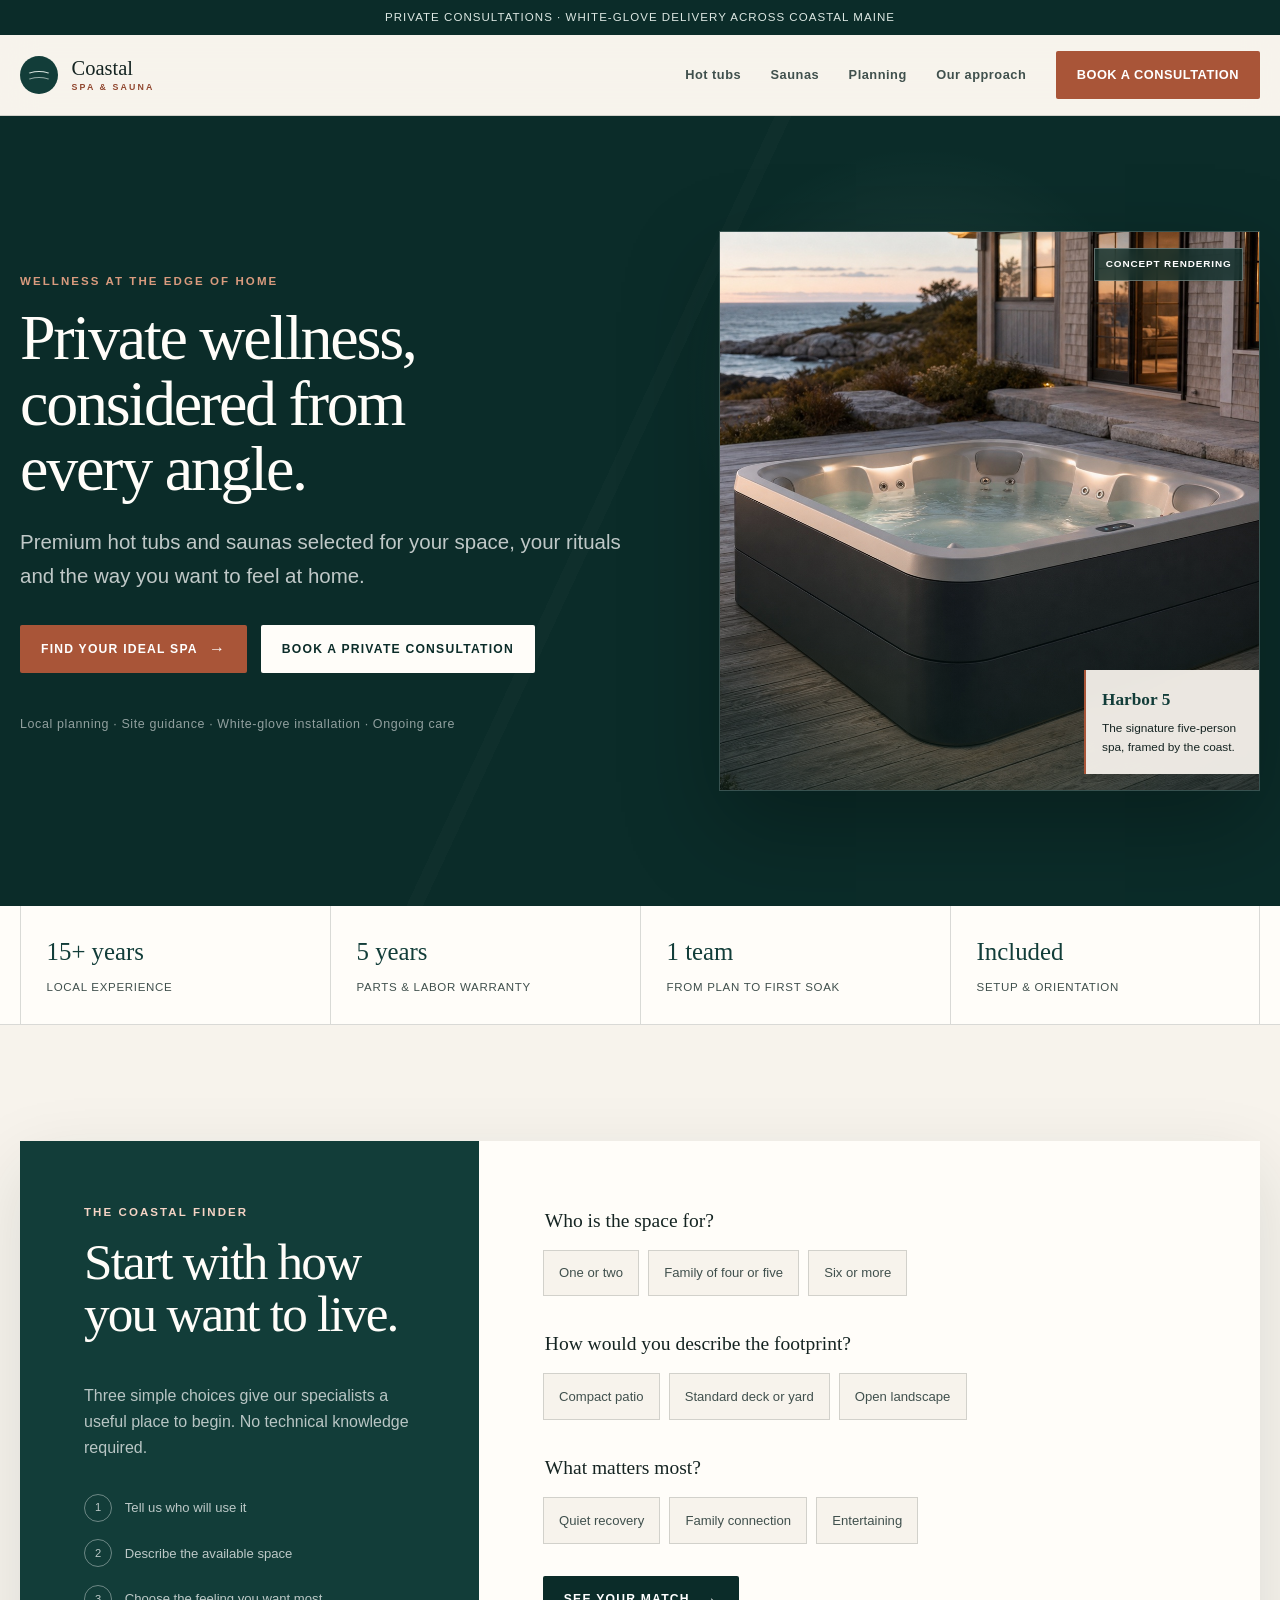
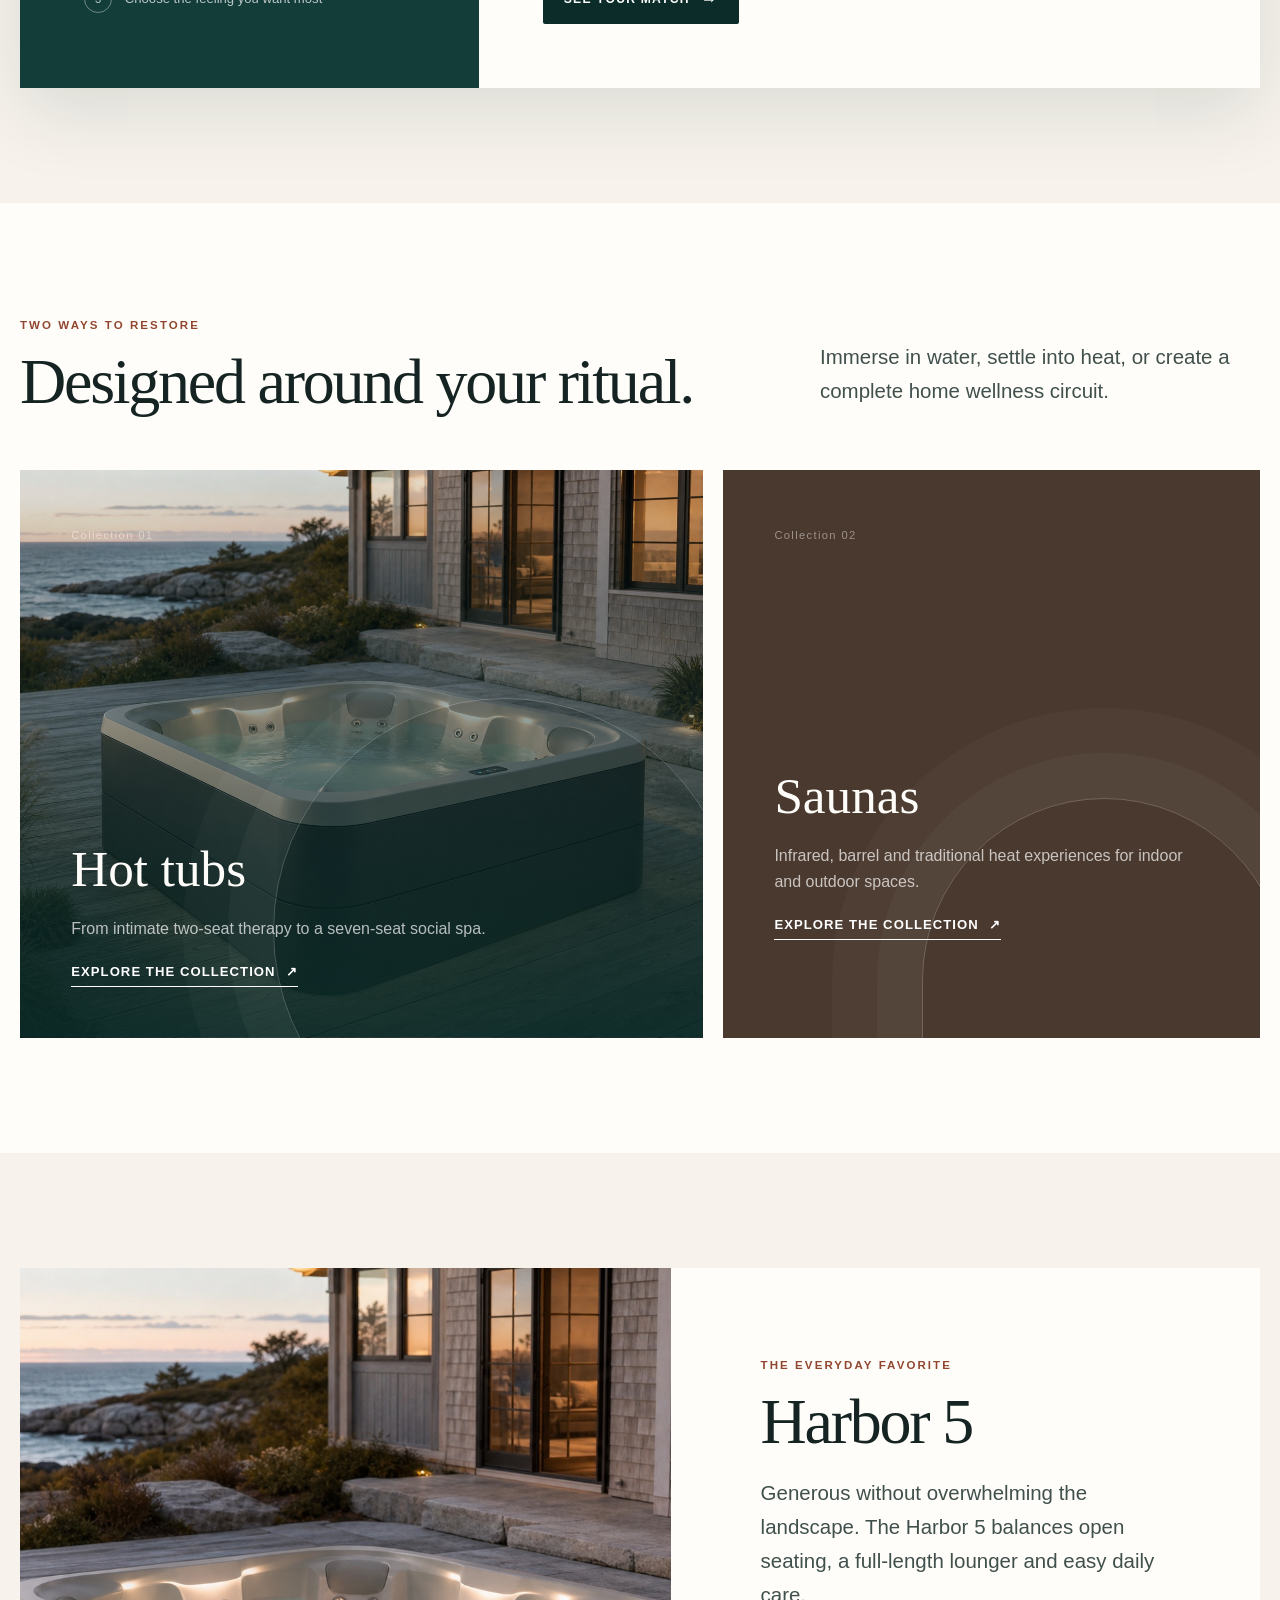
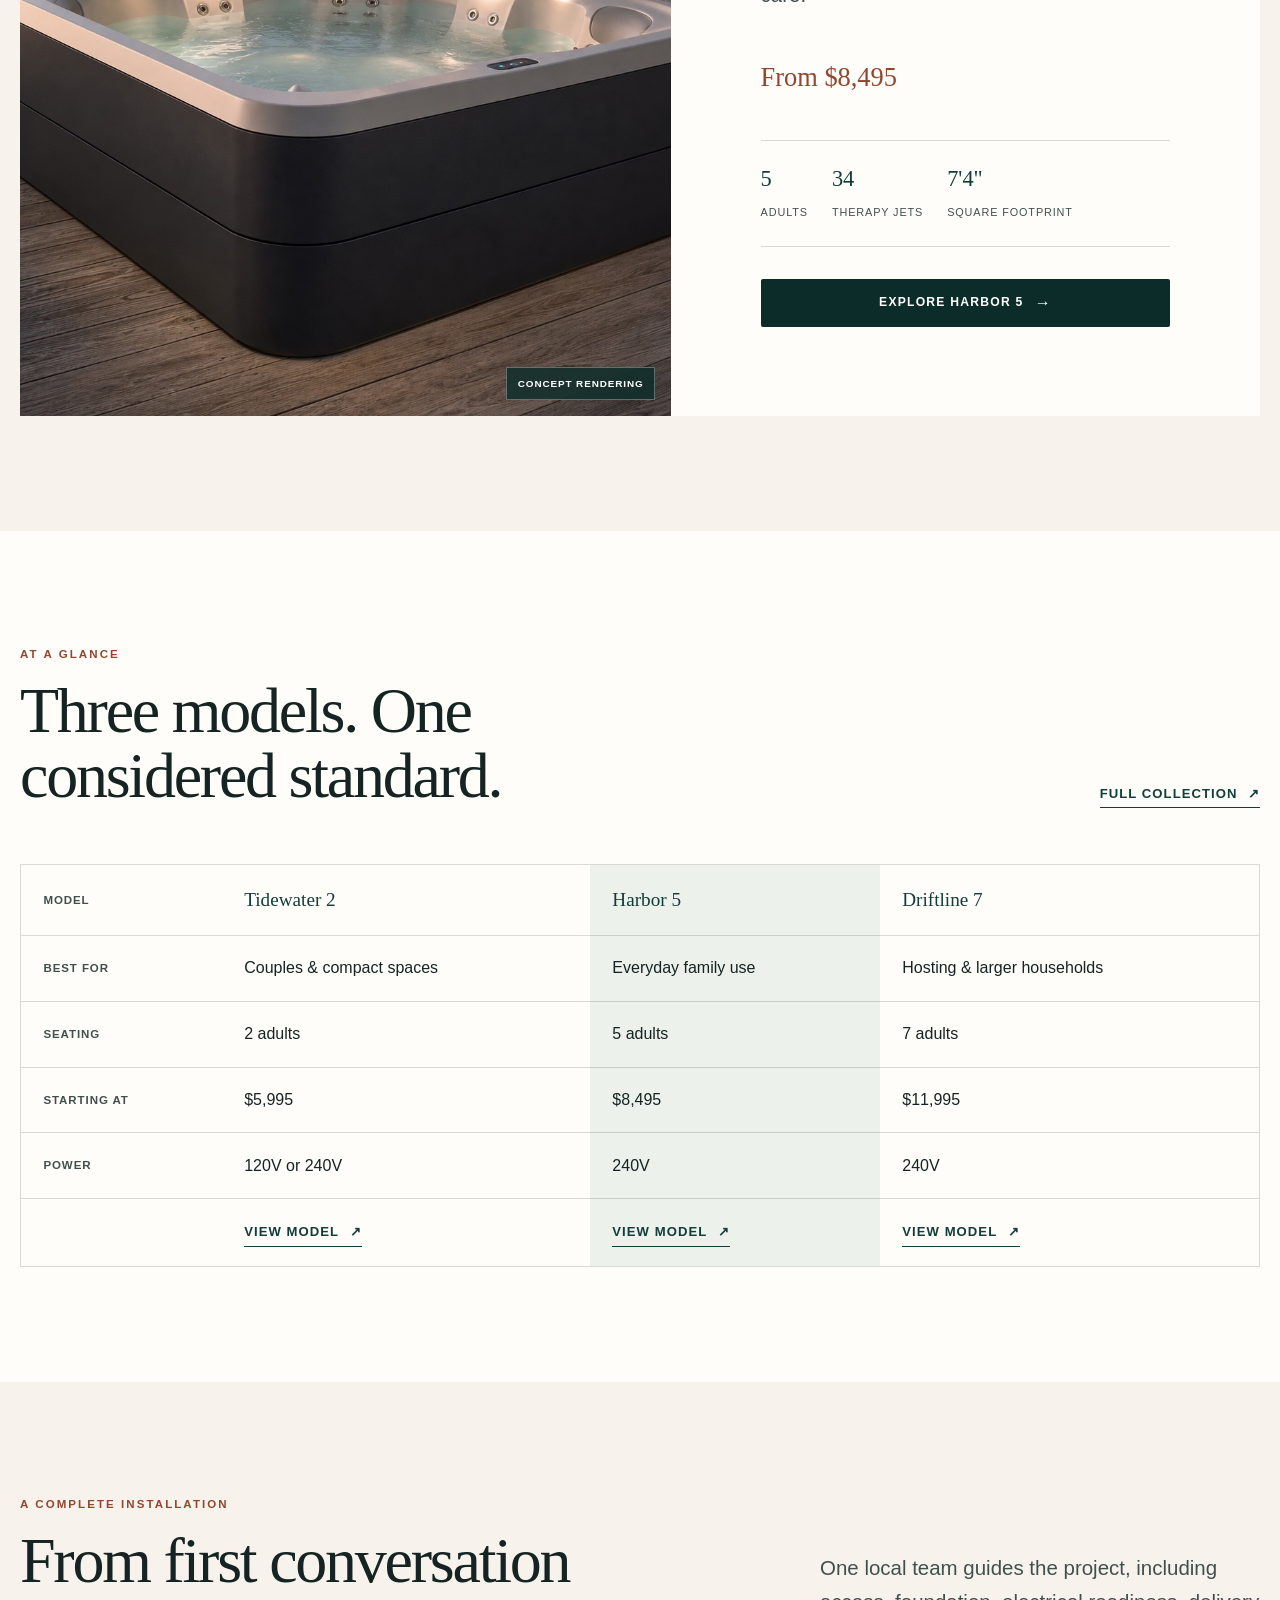
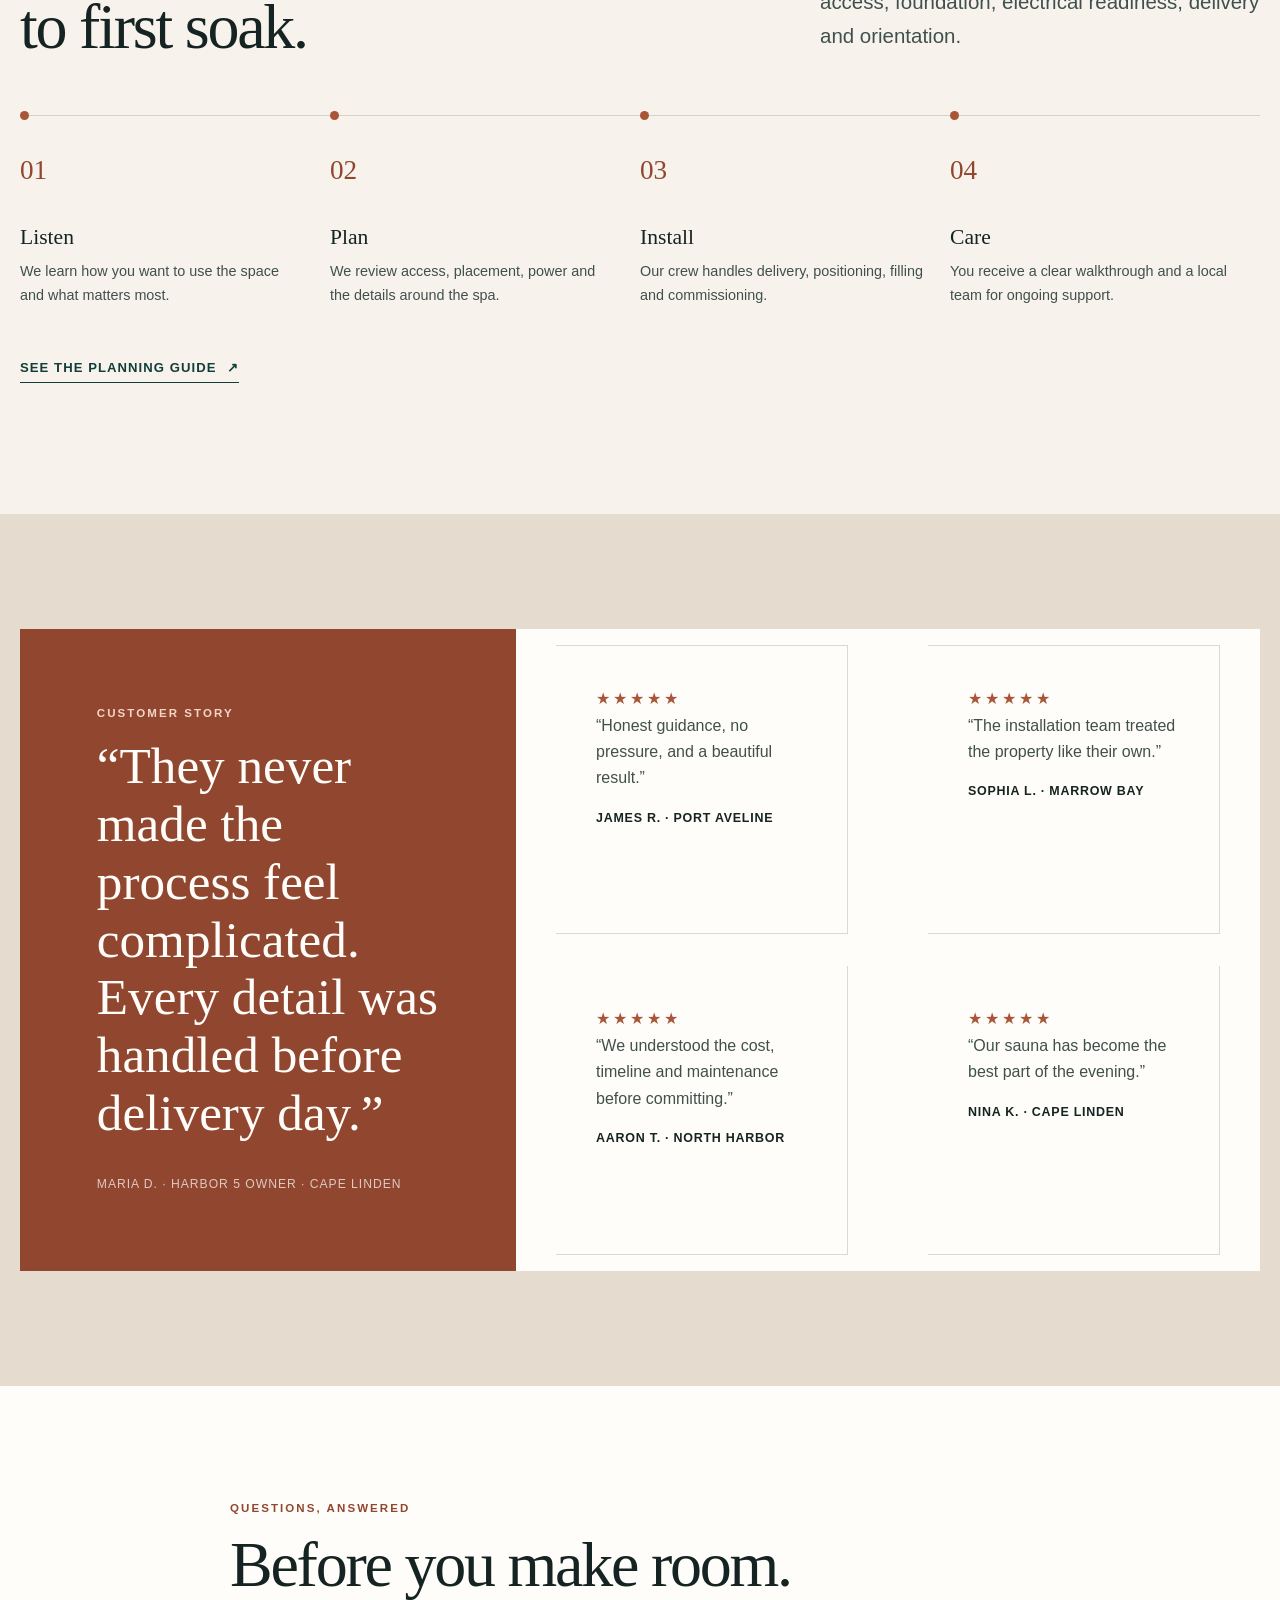
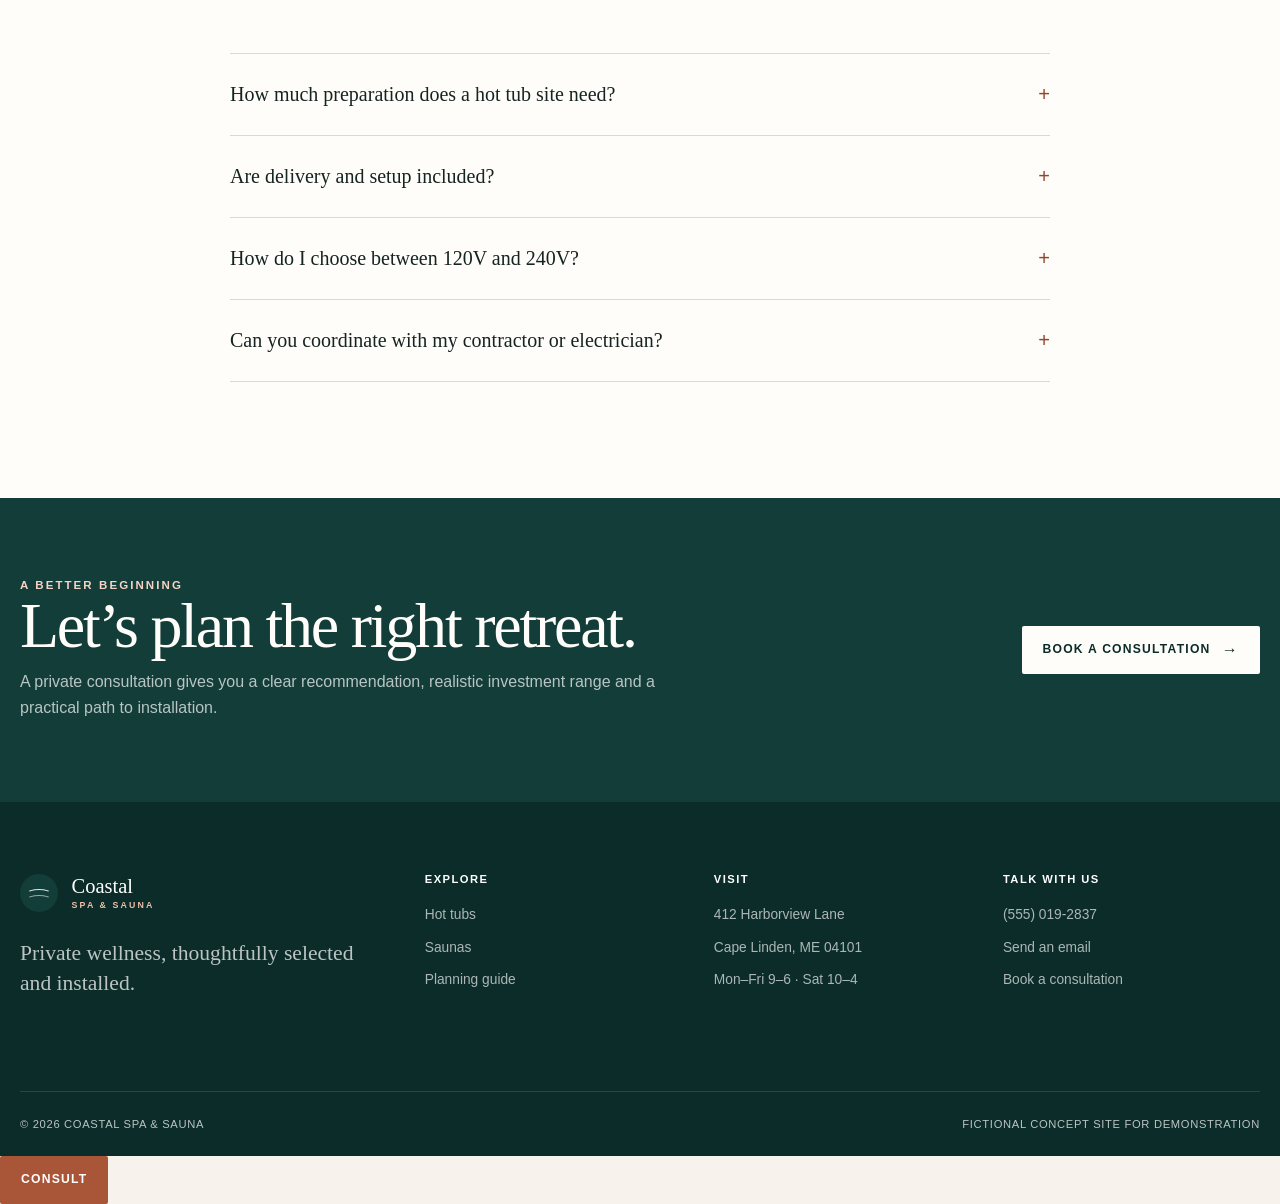
==== commit 3e8bcf27: "Replace product diagrams with branded concept photography" ====
--- a/index.html
+++ b/index.html
@@ -40,13 +40,10 @@
         <div class="hero-actions"><a class="btn btn-primary btn-arrow" href="#finder">Find your ideal spa</a><a class="btn btn-light" href="pricing.html">Book a private consultation</a></div>
         <p class="hero-note">Local planning &middot; Site guidance &middot; White-glove installation &middot; Ongoing care</p>
       </div>
-      <div class="hero-stage" aria-label="Illustrative top-down seating plan of the five-seat Harbor 5 spa">
-        <span class="water-orbit" aria-hidden="true"></span>
-        <span class="hero-spa" aria-hidden="true">
-          <i class="hero-seat hero-seat-1"></i><i class="hero-seat hero-seat-2"></i><i class="hero-seat hero-seat-3"></i><i class="hero-seat hero-seat-4"></i><i class="hero-seat hero-seat-5"></i>
-          <i class="hero-footwell"></i><i class="hero-control"></i>
-        </span>
-        <div class="stage-label"><strong>Harbor 5</strong>Illustrative five-seat therapy plan with a shared central footwell.</div>
+      <div class="hero-stage home-hero-photo">
+        <img class="product-image" src="images/harbor-5-modern-v2.jpg" alt="Concept rendering of the Harbor 5 square hot tub at a coastal Maine residence" decoding="async" fetchpriority="high">
+        <span class="concept-badge">Concept rendering</span>
+        <div class="stage-label"><strong>Harbor 5</strong>The signature five-person spa, framed by the coast.</div>
       </div>
     </div>
   </section>
@@ -76,14 +73,14 @@
   <section class="section section-paper">
     <div class="container"><div class="section-head reveal"><div><p class="eyebrow">Two ways to restore</p><h2>Designed around your ritual.</h2></div><p class="lede">Immerse in water, settle into heat, or create a complete home wellness circuit.</p></div>
       <div class="collection-grid">
-        <a class="collection-card reveal" href="hot-tubs.html"><span class="number">Collection 01</span><h3>Hot tubs</h3><p>From intimate two-seat therapy to a seven-seat social spa.</p><span class="text-link">Explore the collection</span></a>
-        <a class="collection-card reveal" href="saunas.html"><span class="number">Collection 02</span><h3>Saunas</h3><p>Infrared, barrel and traditional heat experiences for indoor and outdoor spaces.</p><span class="text-link">Explore the collection</span></a>
+        <a class="collection-card collection-card-hot-tub reveal" href="hot-tubs.html"><span class="number">Collection 01</span><h3>Hot tubs</h3><p>From intimate two-seat therapy to a seven-seat social spa.</p><span class="text-link">Explore the collection</span></a>
+        <a class="collection-card collection-card-sauna reveal" href="saunas.html"><span class="number">Collection 02</span><h3>Saunas</h3><p>Infrared, barrel and traditional heat experiences for indoor and outdoor spaces.</p><span class="text-link">Explore the collection</span></a>
       </div>
     </div>
   </section>
 
   <section class="section"><div class="container feature-story reveal">
-    <div class="model-stage" aria-label="Top-down five-seat layout"><div class="spa-diagram" aria-hidden="true"><i class="seat seat-1"></i><i class="seat seat-2"></i><i class="seat seat-3"></i><i class="seat seat-4"></i><i class="seat seat-5"></i></div></div>
+    <div class="model-stage featured-product-photo"><img class="product-image" src="images/harbor-5-modern-v2.jpg" alt="Concept rendering of the Harbor 5 square hot tub at a coastal Maine residence" loading="lazy" decoding="async"><span class="concept-badge">Concept rendering</span></div>
     <div class="story-copy"><p class="eyebrow">The everyday favorite</p><h2>Harbor 5</h2><p class="lede">Generous without overwhelming the landscape. The Harbor 5 balances open seating, a full-length lounger and easy daily care.</p><p class="price">From $8,495</p><div class="stat-row"><div class="stat"><strong>5</strong><span>Adults</span></div><div class="stat"><strong>34</strong><span>Therapy jets</span></div><div class="stat"><strong>7'4"</strong><span>Square footprint</span></div></div><a class="btn btn-dark btn-arrow" href="harbor-5.html">Explore Harbor 5</a></div>
   </div></section>
 
--- a/styles.css
+++ b/styles.css
@@ -198,125 +198,23 @@
 .hero-actions { display: flex; flex-wrap: wrap; gap: .85rem; margin-top: 2rem; }
 .hero-note { margin-top: 2.6rem; color: rgba(255,255,255,.55); font-size: .78rem; letter-spacing: .05em; }
 .hero-stage { position: relative; min-height: 520px; display: grid; place-items: center; }
-.water-orbit {
-  position: absolute;
-  width: min(480px, 88%);
-  aspect-ratio: 1;
-  border: 1px solid rgba(255,255,255,.22);
-  border-radius: 50%;
-  animation: breathe 7s ease-in-out infinite;
-}
-.water-orbit::before, .water-orbit::after { content: ""; position: absolute; inset: 12%; border: 1px solid rgba(143,181,172,.32); border-radius: inherit; }
-.water-orbit::after { inset: 26%; background: radial-gradient(circle, rgba(143,181,172,.25), transparent 68%); }
-.hero-spa {
-  position: relative;
-  width: min(390px, 76%);
-  aspect-ratio: 1.08;
-  transform: rotate(-4deg);
-  background: linear-gradient(145deg, #f6f2e9 0%, #c7d4cf 52%, #91aaa4 100%);
-  border: 7px solid rgba(247,243,236,.96);
-  border-radius: 20% 20% 16% 16%;
-  box-shadow: 0 40px 90px rgba(0,0,0,.3), inset 0 0 0 4px rgba(18,61,57,.16);
-}
-.hero-spa::before {
-  content: "";
-  position: absolute;
-  inset: 7%;
-  z-index: 0;
-  background:
-    radial-gradient(circle at 28% 36%, rgba(255,255,255,.24), transparent 4%),
-    radial-gradient(circle at 72% 68%, rgba(255,255,255,.18), transparent 5%),
-    linear-gradient(145deg, #75aaa2, #2c6861 58%, #174c47);
-  border: 2px solid rgba(255,255,255,.42);
-  border-radius: 17%;
-  box-shadow: inset 0 16px 28px rgba(255,255,255,.12), inset 0 -18px 30px rgba(7,41,38,.28);
-}
-.hero-spa::after {
-  content: "";
-  position: absolute;
-  left: 38%;
-  bottom: 2%;
-  z-index: 3;
-  width: 24%;
-  height: 5%;
-  background: #dce5e1;
-  border: 1px solid rgba(18,61,57,.34);
-  border-radius: 999px 999px 3px 3px;
-  box-shadow: inset 0 2px 0 rgba(255,255,255,.7);
-}
-.hero-seat {
-  position: absolute;
-  z-index: 2;
-  width: 24%;
-  height: 27%;
-  background: linear-gradient(180deg, rgba(218,233,228,.86), rgba(126,174,165,.72));
-  border: 1.5px solid rgba(235,246,242,.72);
-  border-radius: 42% 42% 30% 30%;
-  box-shadow: inset 0 -8px 13px rgba(17,74,68,.26), 0 3px 8px rgba(7,41,38,.15);
-}
-.hero-seat::before {
-  content: "";
-  position: absolute;
-  top: 8%;
-  left: 19%;
-  width: 62%;
-  height: 20%;
-  background: rgba(20,78,72,.62);
-  border: 1px solid rgba(255,255,255,.35);
-  border-radius: 999px;
-}
-.hero-seat::after {
-  content: "";
-  position: absolute;
-  top: 45%;
-  left: 28%;
-  width: 5px;
-  height: 5px;
-  background: rgba(244,248,245,.88);
-  border-radius: 50%;
-  box-shadow: 13px 0 0 rgba(244,248,245,.78), 26px 0 0 rgba(244,248,245,.88), 6px 12px 0 rgba(244,248,245,.7), 20px 12px 0 rgba(244,248,245,.78);
-}
-.hero-seat-1 { top: 11%; left: 10%; transform: rotate(-18deg); }
-.hero-seat-2 { top: 6%; left: 38%; transform: rotate(0); }
-.hero-seat-3 { top: 11%; right: 10%; transform: rotate(18deg); }
-.hero-seat-4 { right: 14%; bottom: 10%; transform: rotate(150deg); }
-.hero-seat-5 { left: 14%; bottom: 10%; transform: rotate(-150deg); }
-.hero-footwell {
-  position: absolute;
-  top: 38%;
-  left: 35%;
-  z-index: 1;
-  width: 30%;
-  aspect-ratio: 1;
-  background: radial-gradient(circle, rgba(143,181,172,.45) 0 10%, transparent 11% 29%, rgba(214,231,225,.25) 30% 32%, transparent 33% 50%, rgba(214,231,225,.16) 51% 53%, rgba(13,68,63,.65) 54%);
-  border: 1px solid rgba(237,247,243,.42);
-  border-radius: 42%;
-}
-.hero-control {
-  position: absolute;
-  top: 3%;
-  right: 24%;
-  z-index: 4;
-  width: 13%;
-  height: 4%;
-  background: #173f3b;
-  border: 1px solid rgba(255,255,255,.48);
-  border-radius: 999px;
-}
+.hero-stage.home-hero-photo { min-height: 560px; overflow: hidden; border: 1px solid rgba(255,255,255,.18); box-shadow: 0 36px 90px rgba(0,0,0,.28); }
+.home-hero-photo::after { content: ""; position: absolute; inset: 0; background: linear-gradient(180deg, transparent 45%, rgba(7,41,38,.42)); pointer-events: none; }
+.home-hero-photo .concept-badge { top: 1rem; bottom: auto; }
 .stage-label {
   position: absolute;
   right: 0;
-  bottom: 10%;
+  bottom: 1rem;
+  z-index: 2;
   width: 175px;
   padding: 1rem;
   color: var(--ink);
-  background: rgba(247,243,236,.9);
+  background: rgba(247,243,236,.94);
   border-left: 2px solid var(--copper);
   backdrop-filter: blur(10px);
   font-size: .74rem;
 }
 .stage-label strong { display: block; margin-bottom: .3rem; color: var(--pine); font-family: var(--display); font-size: 1.08rem; }
-@keyframes breathe { 50% { transform: scale(1.04); opacity: .72; } }
 
 .proof-bar { border-bottom: 1px solid var(--line); background: var(--paper); }
 .proof-grid { display: grid; grid-template-columns: repeat(4, 1fr); }
@@ -365,6 +263,16 @@
   text-decoration: none;
 }
 .collection-card:nth-child(2) { background: #4a392e; }
+.collection-card-hot-tub {
+  background-image: linear-gradient(180deg, rgba(11,44,41,.08), rgba(11,44,41,.9)), url("images/harbor-5-modern-v2.jpg");
+  background-position: center;
+  background-size: cover;
+}
+.collection-card-sauna {
+  background-image: linear-gradient(180deg, rgba(11,44,41,.1), rgba(11,44,41,.88)), url("images/nordic-barrel.jpg");
+  background-position: center;
+  background-size: cover;
+}
 .collection-card::after {
   content: "";
   position: absolute;
@@ -387,6 +295,7 @@
 .feature-story { display: grid; grid-template-columns: 1.05fr .95fr; min-height: 650px; }
 .model-stage { position: relative; display: grid; min-height: 560px; place-items: center; overflow: hidden; background: var(--sea-mist); }
 .model-stage::before { content: ""; position: absolute; width: 70%; aspect-ratio: 1; border: 1px solid rgba(18,61,57,.2); border-radius: 50%; box-shadow: 0 0 0 70px rgba(255,255,255,.25), 0 0 0 140px rgba(255,255,255,.16); }
+.model-stage.featured-product-photo::before { display: none; }
 .spa-diagram { position: relative; z-index: 1; width: min(410px, 72%); aspect-ratio: 1.08; transform: rotate(-5deg); background: #356e67; border: 18px solid var(--paper); border-radius: 18%; box-shadow: 0 30px 70px rgba(11,44,41,.22), inset 0 0 0 3px rgba(255,255,255,.22); }
 .spa-diagram::before { content: ""; position: absolute; inset: 17%; background: #214f4a; border: 2px solid rgba(255,255,255,.26); border-radius: 42%; }
 .seat { position: absolute; z-index: 2; width: 25%; aspect-ratio: 1; background: rgba(220,231,226,.52); border: 1px solid rgba(255,255,255,.58); border-radius: 46% 46% 40% 40%; }
@@ -396,6 +305,12 @@
 .seat-3 { top: 38%; right: 4%; transform: rotate(86deg); }
 .seat-4 { bottom: 8%; right: 17%; transform: rotate(145deg); }
 .seat-5 { bottom: 8%; left: 17%; transform: rotate(-145deg); }
+.tidewater-plan { width: min(420px, 68%); aspect-ratio: 1; transform: rotate(-3deg); border-radius: 26%; }
+.tidewater-plan::before { inset: 28% 20% 20%; border-radius: 42%; }
+.tidewater-plan .tidewater-seat { top: 10%; width: 27%; height: 58%; aspect-ratio: auto; border-radius: 42% 42% 34% 34%; }
+.tidewater-plan .tidewater-seat::after { inset: 18% 28% 52%; border-radius: 999px; box-shadow: 0 32px 0 rgba(255,255,255,.16), 0 64px 0 rgba(255,255,255,.12); }
+.tidewater-plan .tidewater-seat-1 { left: 17%; transform: rotate(-7deg); }
+.tidewater-plan .tidewater-seat-2 { right: 17%; transform: rotate(7deg); }
 .story-copy { display: flex; flex-direction: column; justify-content: center; padding: clamp(3rem, 7vw, 6rem); background: var(--paper); }
 .story-copy h2 { margin-bottom: 1.4rem; }
 .story-copy .price { margin: 1.5rem 0; color: var(--copper-dark); font-family: var(--display); font-size: 1.65rem; }
@@ -474,14 +389,17 @@
 .model-card[hidden] { display: none; }
 .model-card-visual { position: relative; display: grid; place-items: center; overflow: hidden; background: var(--sea-mist); }
 .model-card-visual::before { content: ""; position: absolute; width: 72%; aspect-ratio: 1; border: 1px solid rgba(18,61,57,.15); border-radius: 50%; box-shadow: 0 0 0 55px rgba(255,255,255,.25), 0 0 0 110px rgba(255,255,255,.15); }
-.mini-spa { position: relative; z-index: 1; width: 52%; aspect-ratio: 1; transform: rotate(-6deg); background: #39756e; border: 13px solid var(--paper); border-radius: 18%; box-shadow: 0 25px 55px rgba(11,44,41,.2); }
-.mini-spa::before { content: ""; position: absolute; inset: 17%; background: #24554f; border: 1px solid rgba(255,255,255,.3); border-radius: 38%; }
-.mini-spa.two { aspect-ratio: .78; border-radius: 30%; }
-.mini-spa.seven { width: 60%; border-radius: 14%; }
-.mini-sauna { position: relative; z-index: 1; width: 50%; aspect-ratio: .82; background: repeating-linear-gradient(90deg, #a8754e 0 11px, #c99869 11px 13px); border: 8px solid #5b402f; box-shadow: 0 28px 60px rgba(74,57,46,.24); }
-.mini-sauna::before { content: ""; position: absolute; inset: 10% 14% 42%; background: rgba(18,61,57,.75); border: 3px solid #d4ad81; }
-.mini-sauna.barrel { width: 61%; aspect-ratio: 1.25; border-radius: 48%; }
-.mini-sauna.cabin { width: 58%; aspect-ratio: 1.1; clip-path: polygon(50% 0, 100% 25%, 100% 100%, 0 100%, 0 25%); }
+.model-card-visual.sauna-photo::before,
+.model-card-visual.product-photo::before,
+.pd-stage.sauna-photo-stage::before,
+.pd-stage.product-photo-stage::before { display: none; }
+.sauna-product-image { position: absolute; inset: 0; width: 100%; height: 100%; object-fit: cover; object-position: center; }
+.product-image { position: absolute; inset: 0; width: 100%; height: 100%; object-fit: cover; object-position: center; }
+.model-card .sauna-product-image { transition: transform .7s cubic-bezier(.22,1,.36,1); }
+.model-card .product-image { transition: transform .7s cubic-bezier(.22,1,.36,1); }
+.model-card:hover .sauna-product-image { transform: scale(1.025); }
+.model-card:hover .product-image { transform: scale(1.025); }
+.concept-badge { position: absolute; right: 1rem; bottom: 1rem; z-index: 2; padding: .45rem .65rem; color: #fff; background: rgba(11,44,41,.78); border: 1px solid rgba(255,255,255,.3); backdrop-filter: blur(10px); font-size: .62rem; font-weight: 750; letter-spacing: .09em; text-transform: uppercase; }
 .model-card-copy { display: flex; flex-direction: column; justify-content: center; padding: clamp(2.5rem, 6vw, 5rem); }
 .model-card-copy h2 { margin-bottom: 1rem; font-size: clamp(2.5rem, 5vw, 4.2rem); }
 .model-card-copy .price { color: var(--copper-dark); font-family: var(--display); font-size: 1.5rem; }
@@ -491,6 +409,8 @@
 .pd-grid { display: grid; grid-template-columns: 1.05fr .95fr; gap: clamp(3rem, 7vw, 7rem); align-items: center; }
 .pd-stage { position: relative; min-height: 620px; display: grid; place-items: center; overflow: hidden; background: var(--sea-mist); }
 .pd-stage::before { content: ""; position: absolute; width: 72%; aspect-ratio: 1; border: 1px solid rgba(18,61,57,.17); border-radius: 50%; box-shadow: 0 0 0 80px rgba(255,255,255,.2), 0 0 0 160px rgba(255,255,255,.12); }
+.pd-stage.sauna-photo-stage { min-height: 600px; background: var(--sand); }
+.pd-stage.product-photo-stage { min-height: 600px; background: var(--sand); }
 .pd-stage .spa-diagram { width: min(460px, 68%); }
 .pd-info h1 { margin-bottom: 1rem; font-size: clamp(3.7rem, 7vw, 6.6rem); }
 .pd-tagline { color: var(--ink-soft); font-family: var(--display); font-size: 1.45rem; line-height: 1.35; }
